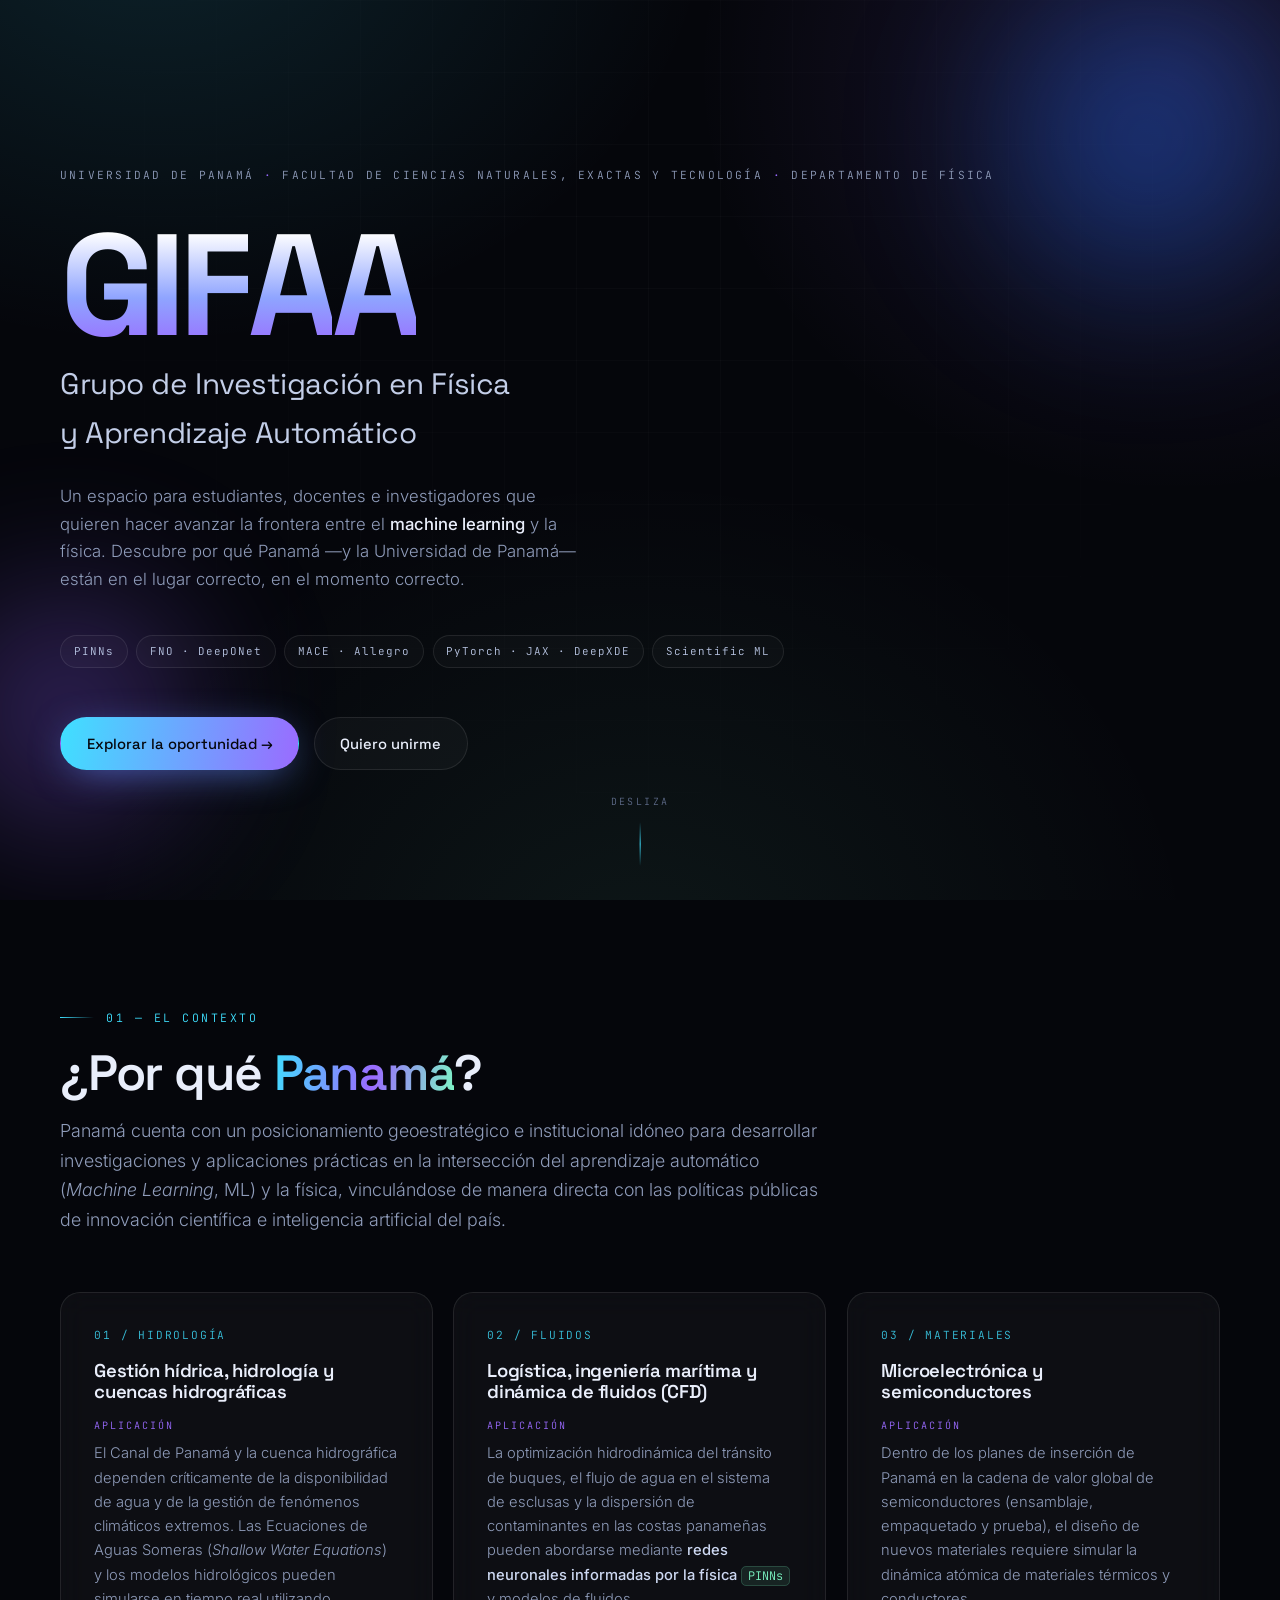
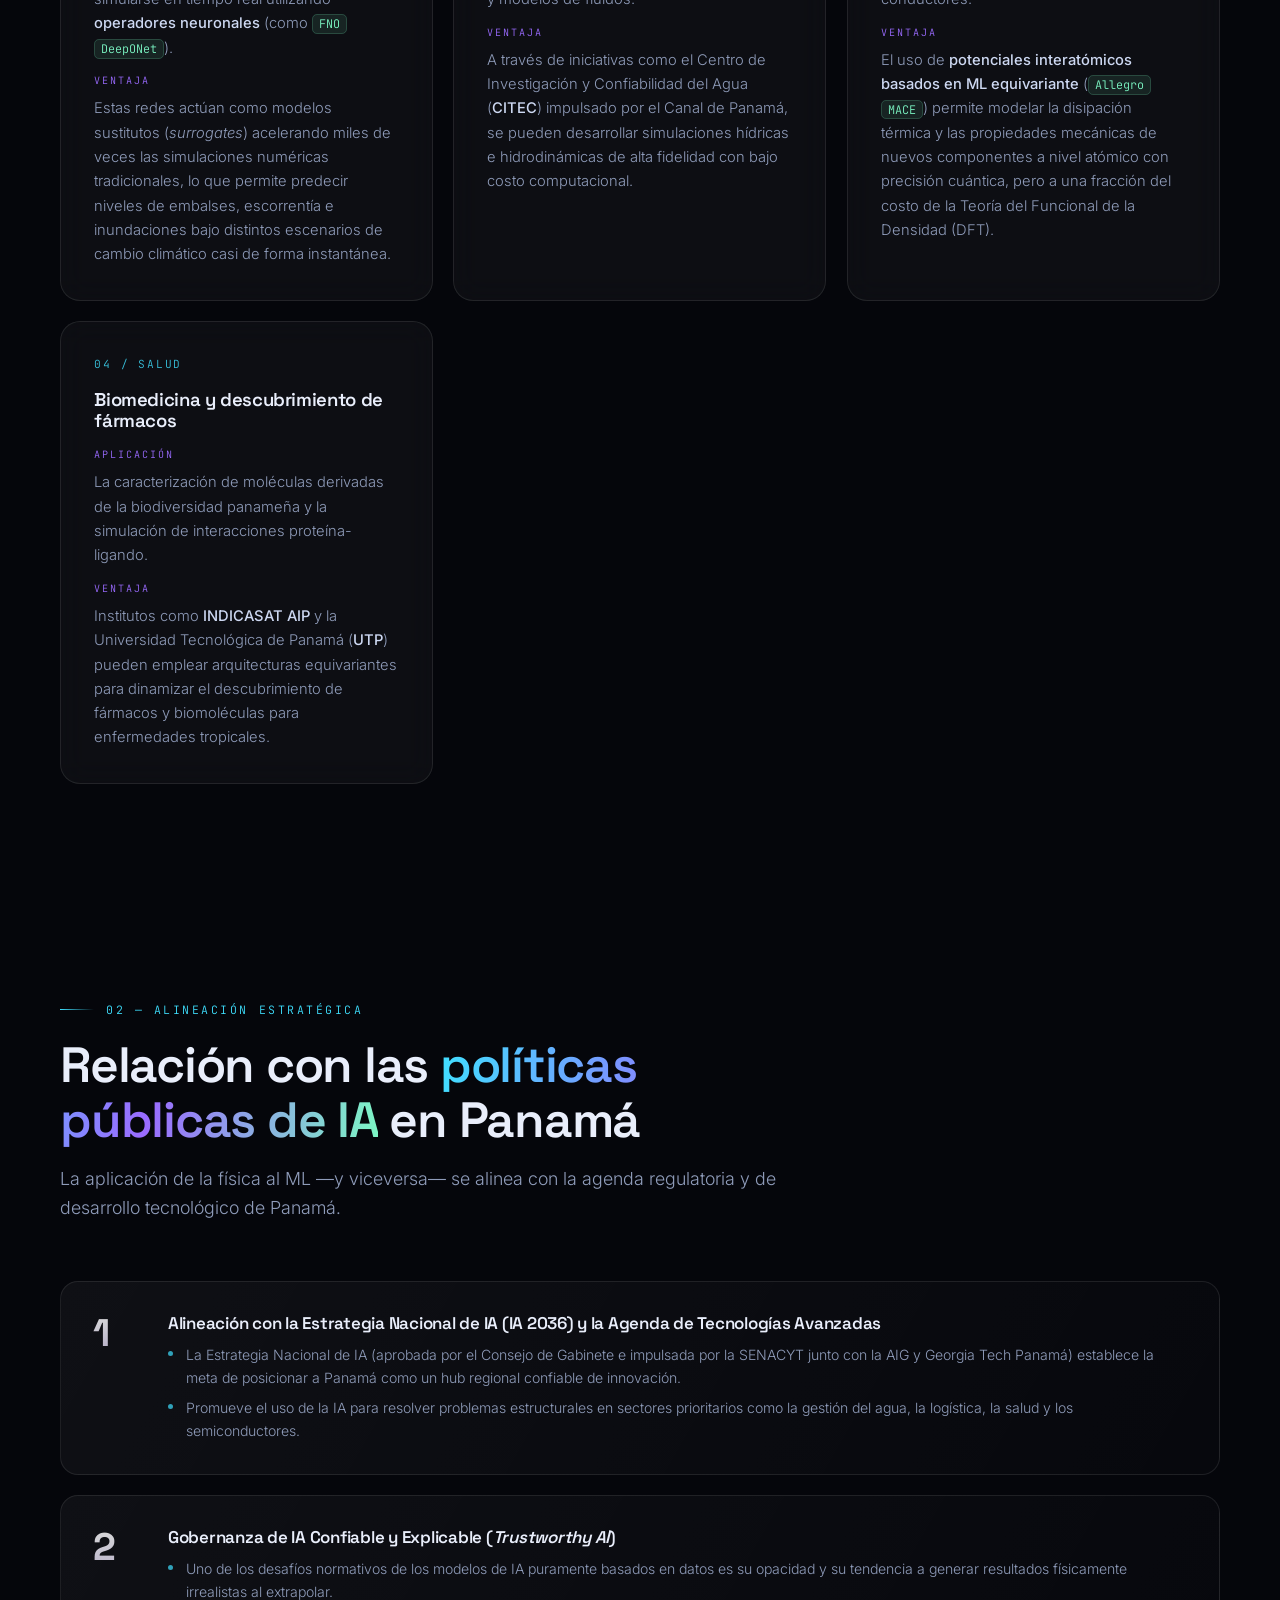
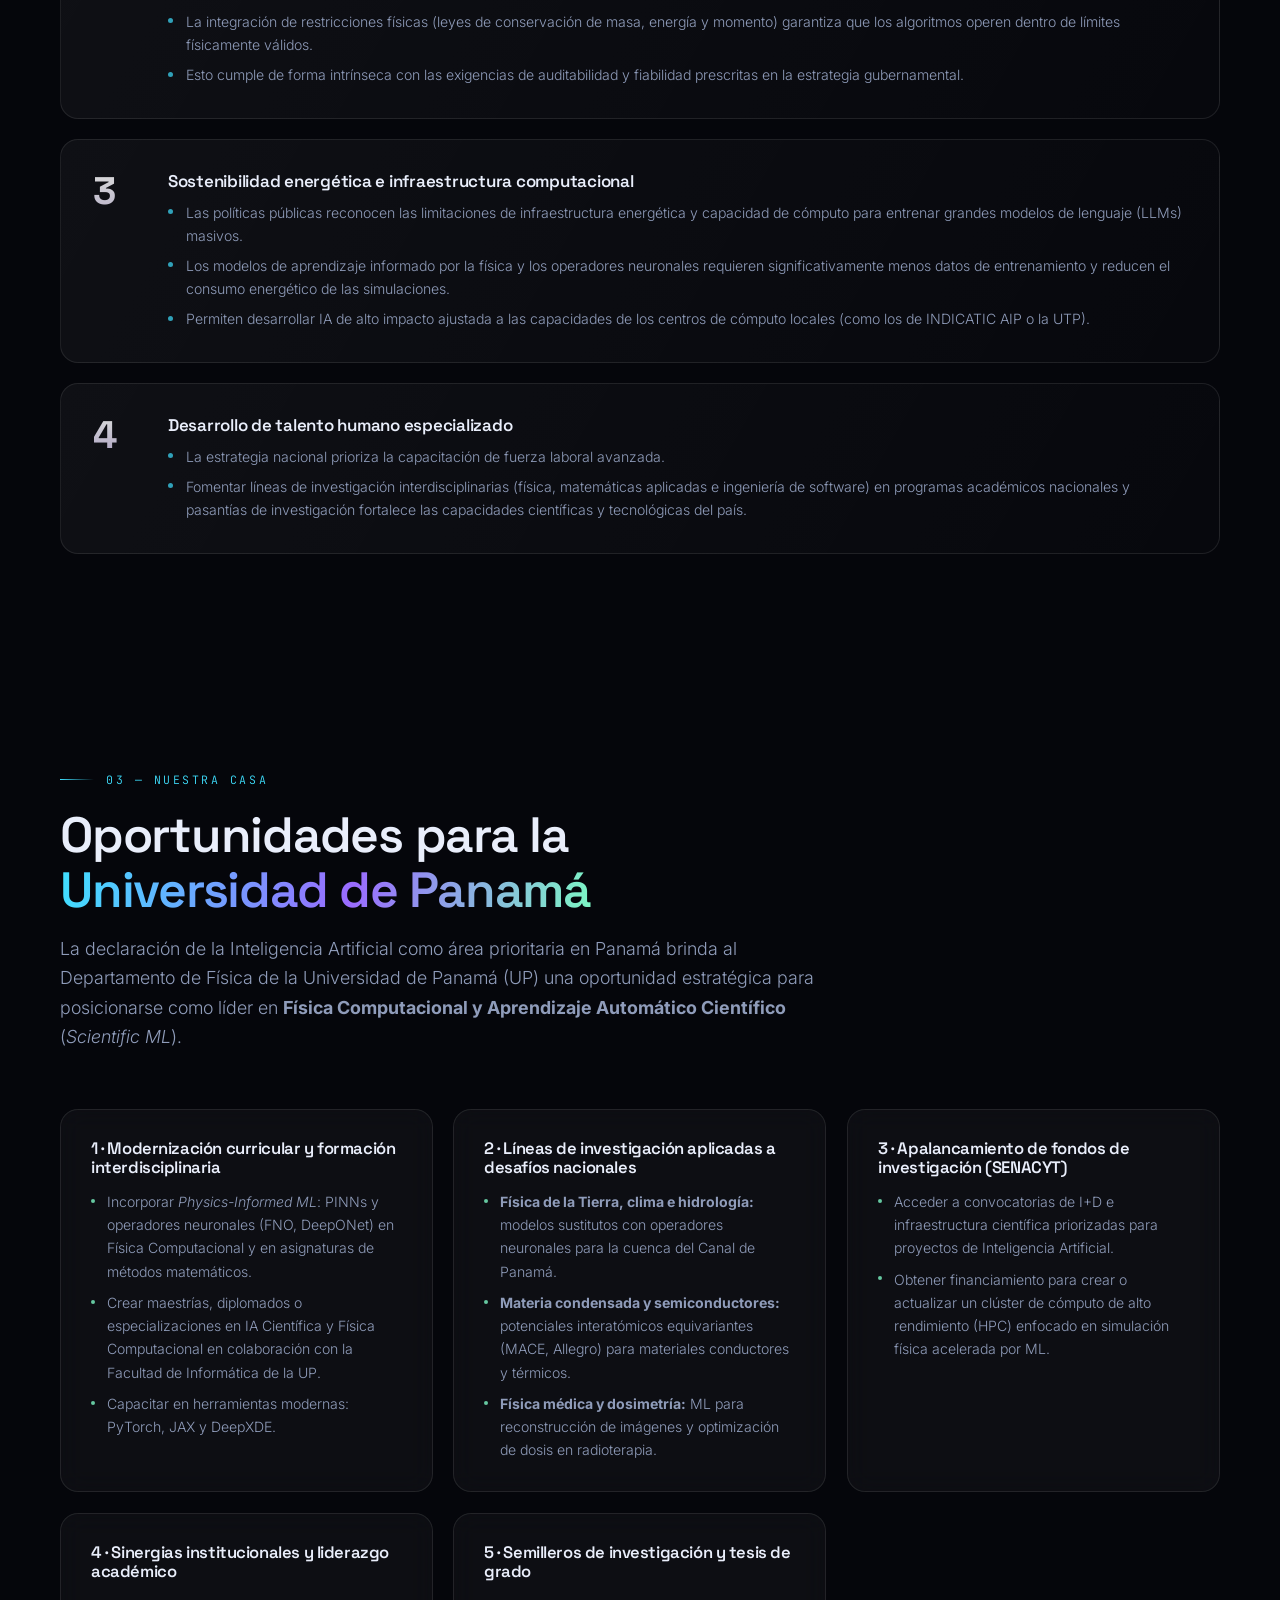
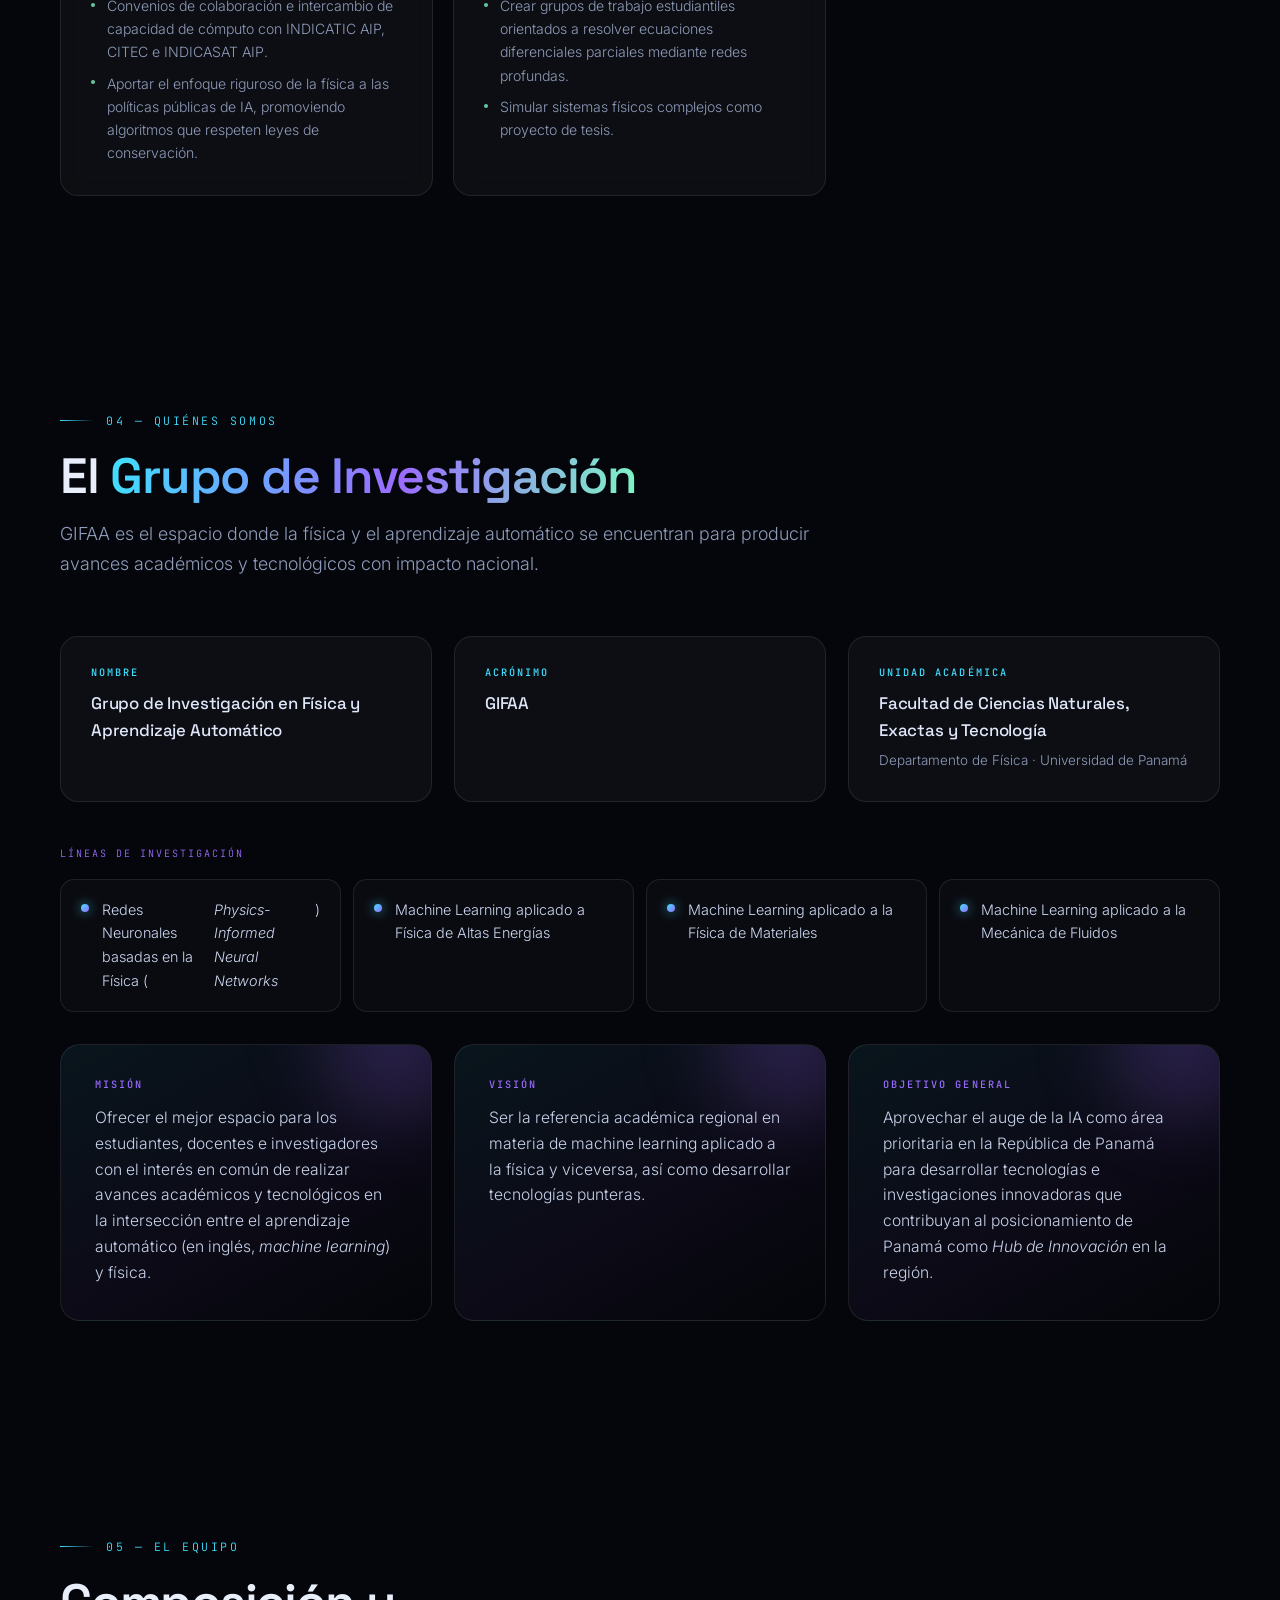
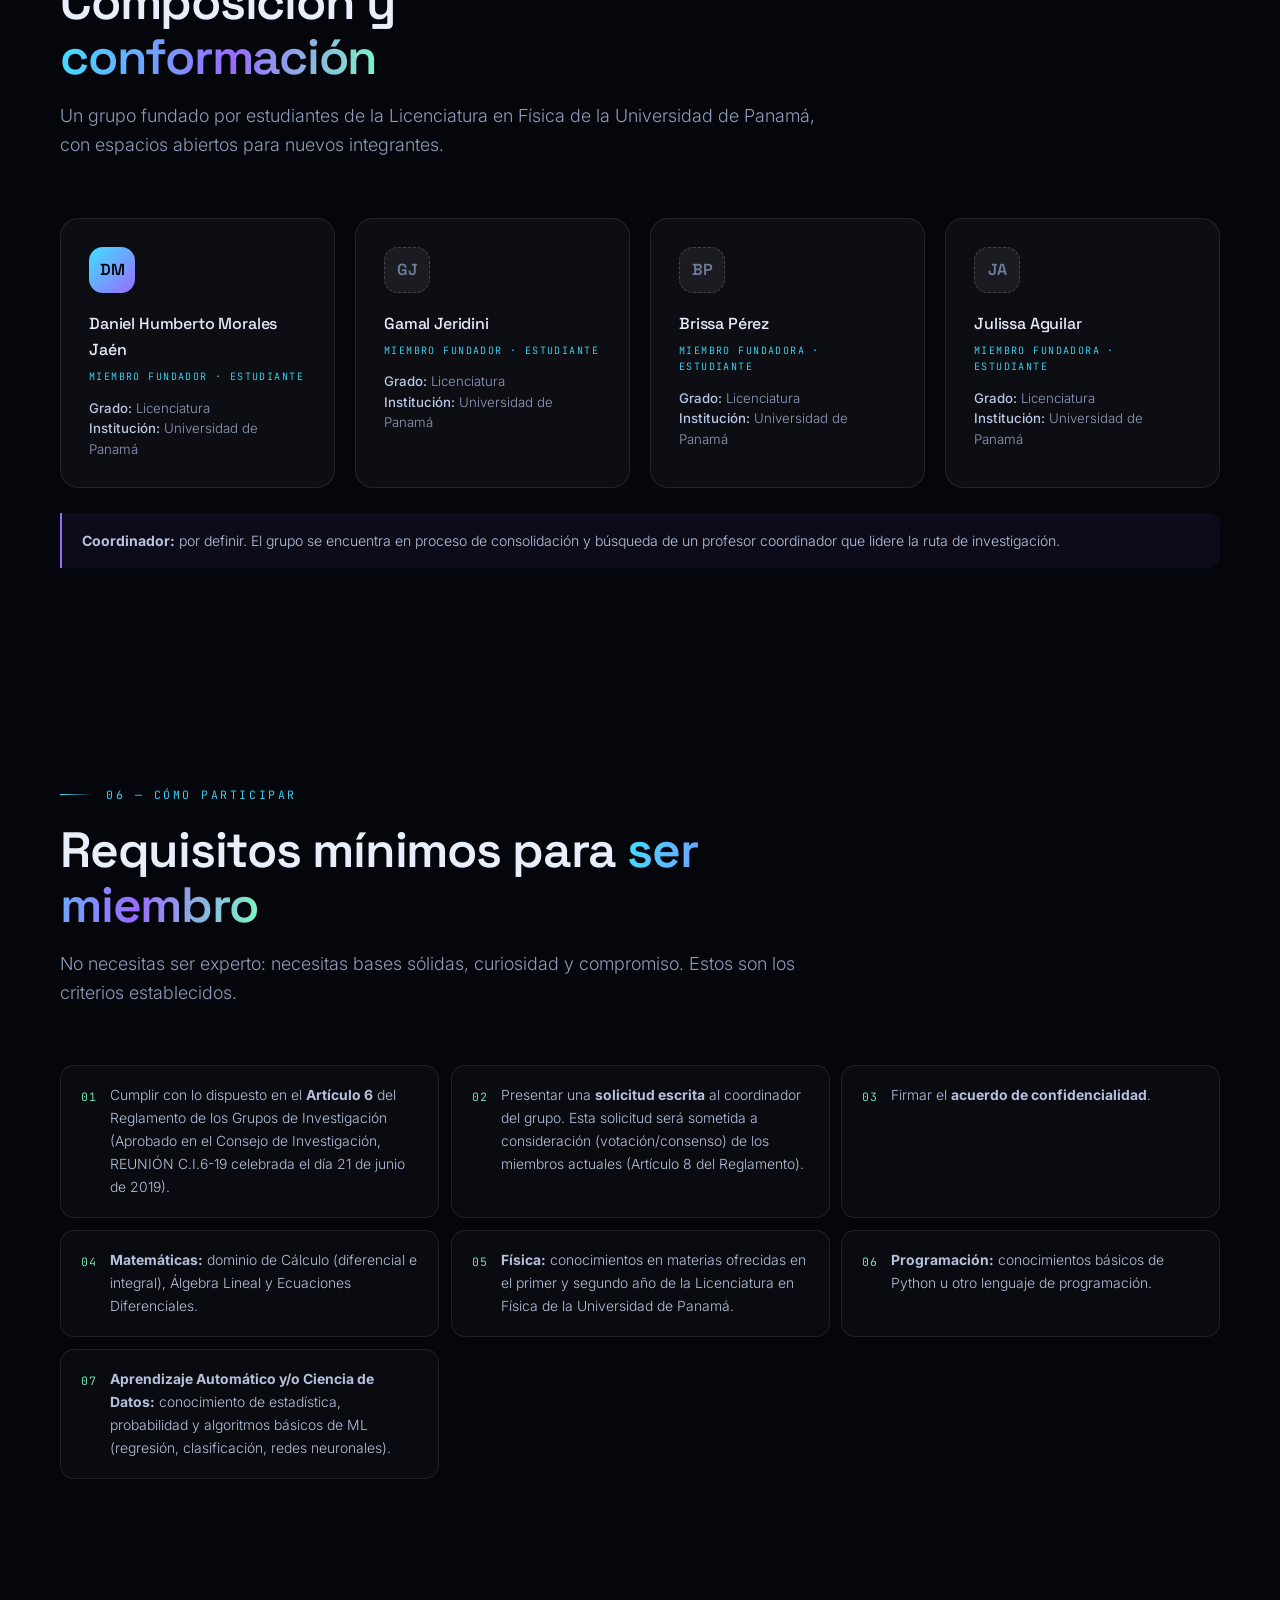
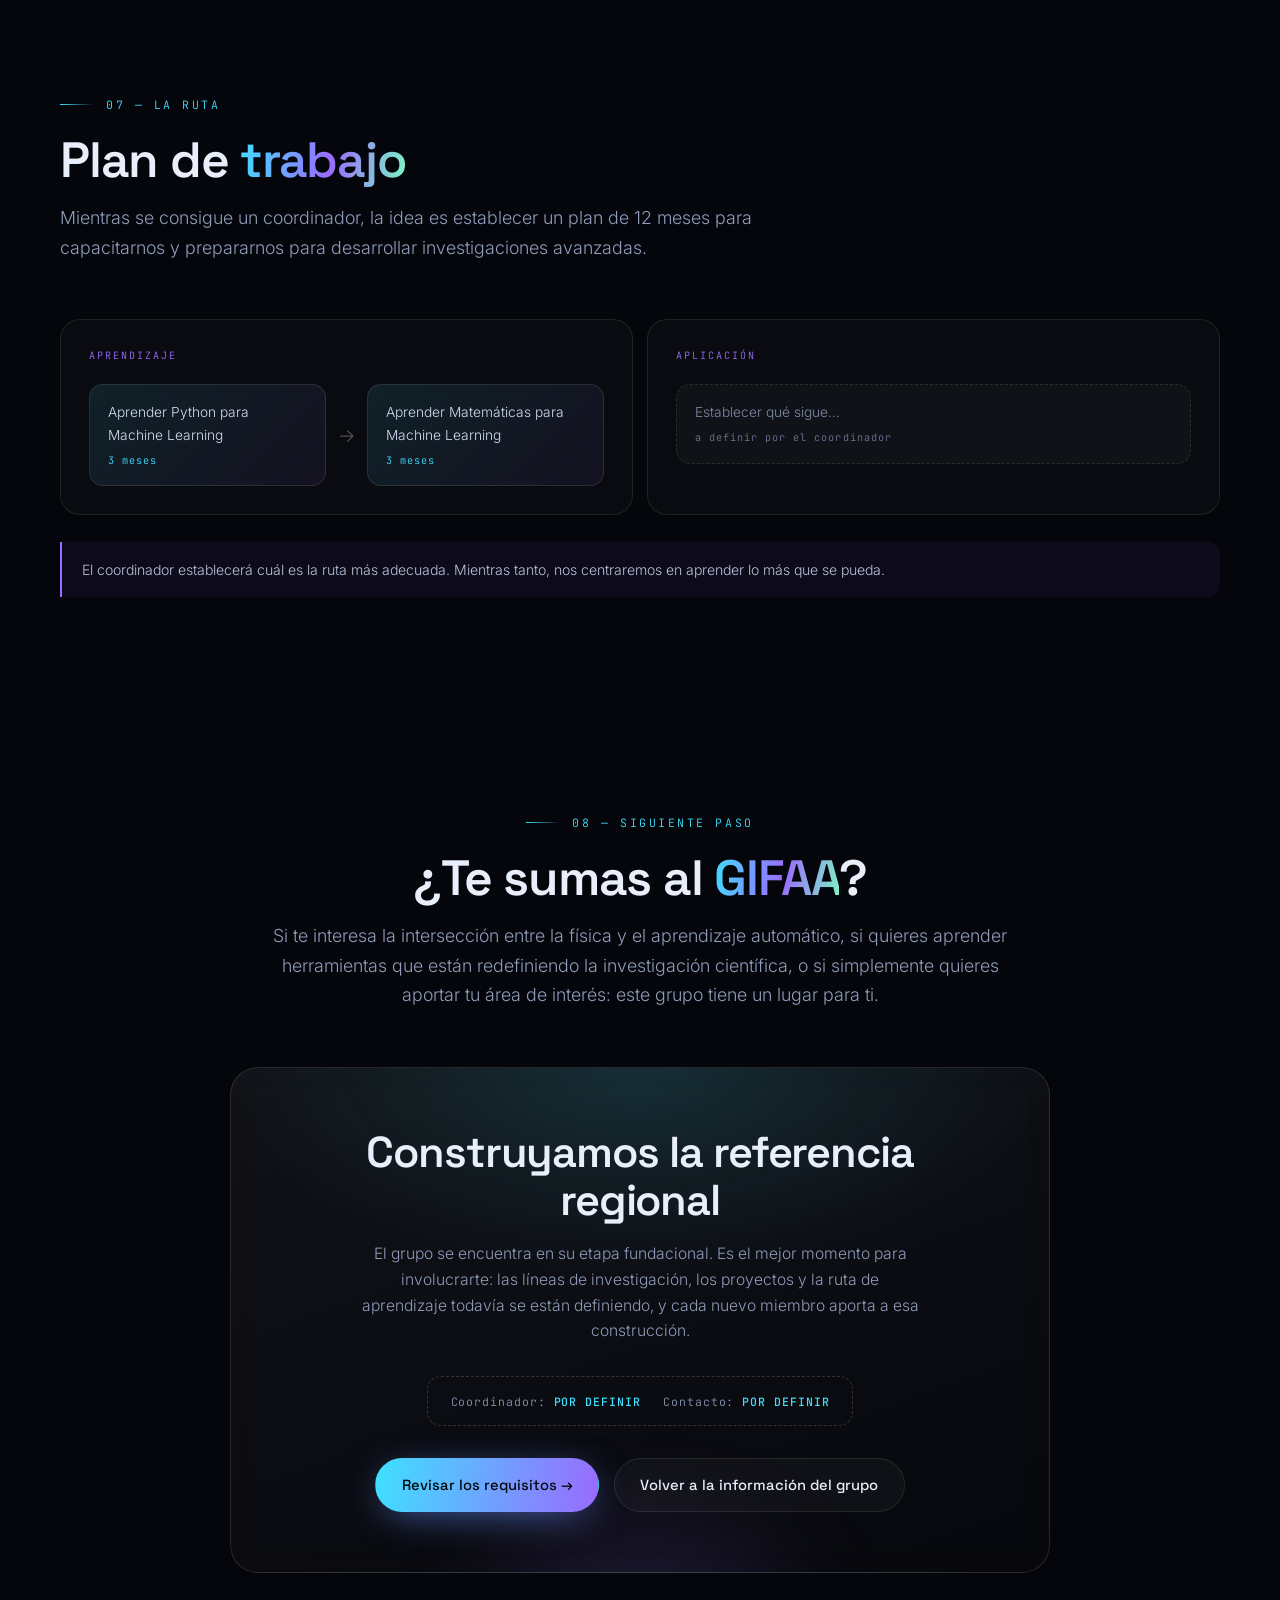
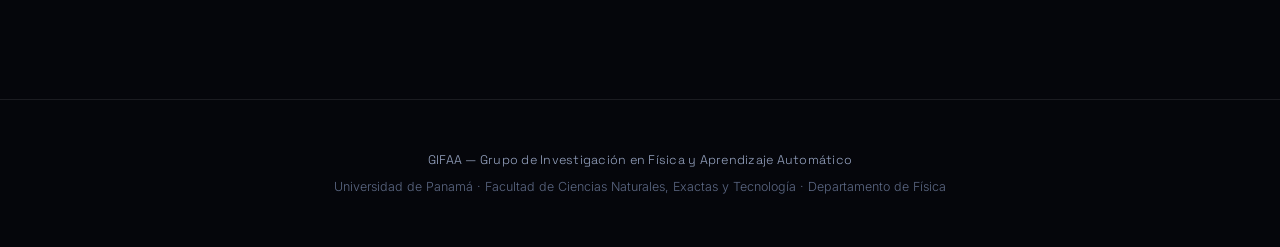
==== index.html @ 9d74ee4a "Landing y presentacion de hoy" ====
<!DOCTYPE html>
<html lang="es">
<head>
<meta charset="UTF-8">
<meta name="viewport" content="width=device-width, initial-scale=1">
<title>GIFAA — Grupo de Investigación en Física y Aprendizaje Automático | Universidad de Panamá</title>
<link rel="preconnect" href="https://fonts.googleapis.com">
<link rel="preconnect" href="https://fonts.gstatic.com" crossorigin>
<link href="https://fonts.googleapis.com/css2?family=Space+Grotesk:wght@400;500;600;700&family=Inter:wght@300;400;500;600&family=JetBrains+Mono:wght@400;500&display=swap" rel="stylesheet">
<style>
  :root{
    --bg:#05060b;
    --ink:#e9eefb;
    --muted:#8f9cba;
    --cyan:#3fe0ff;
    --violet:#9a6bff;
    --lime:#7cf7c4;
    --line:rgba(255,255,255,.09);
    --card:rgba(255,255,255,.035);
    --card-hi:rgba(255,255,255,.07);
  }

  *{box-sizing:border-box;margin:0;padding:0;}

  html{scroll-behavior:smooth;}

  body{
    background:var(--bg);
    color:var(--ink);
    font-family:'Inter',system-ui,-apple-system,sans-serif;
    font-weight:300;
    line-height:1.65;
    -webkit-font-smoothing:antialiased;
    overflow-x:hidden;
  }

  /* ---------- Fondo ambiental ---------- */
  body::before{
    content:"";
    position:fixed;
    inset:0;
    z-index:-2;
    background:
      radial-gradient(900px 700px at 12% -10%, rgba(63,224,255,.13), transparent 62%),
      radial-gradient(800px 700px at 92% 8%, rgba(154,107,255,.15), transparent 60%),
      radial-gradient(900px 800px at 50% 108%, rgba(124,247,196,.07), transparent 62%),
      #05060b;
  }
  body::after{
    content:"";
    position:fixed;
    inset:0;
    z-index:-1;
    pointer-events:none;
    background-image:
      linear-gradient(rgba(255,255,255,.022) 1px, transparent 1px),
      linear-gradient(90deg, rgba(255,255,255,.022) 1px, transparent 1px);
    background-size:72px 72px;
    mask-image:radial-gradient(circle at 50% 30%, #000 0%, transparent 78%);
    -webkit-mask-image:radial-gradient(circle at 50% 30%, #000 0%, transparent 78%);
  }

  /* ---------- Barra de progreso ---------- */
  #progress{
    position:fixed;top:0;left:0;height:2px;width:0%;
    background:linear-gradient(90deg,var(--cyan),var(--violet),var(--lime));
    z-index:100;
    box-shadow:0 0 18px rgba(63,224,255,.6);
    transition:width .12s linear;
  }

  /* ---------- Estructura ---------- */
  .scene{
    position:relative;
    padding:clamp(80px,12vh,150px) clamp(20px,5vw,60px);
  }
  .wrap{max-width:1180px;margin:0 auto;width:100%;}

  /* ---------- Animaciones de entrada ---------- */
  .reveal{
    opacity:0;
    transform:translateY(46px) scale(.985);
    filter:blur(6px);
    transition:
      opacity 1s cubic-bezier(.16,1,.3,1),
      transform 1.1s cubic-bezier(.16,1,.3,1),
      filter 1s cubic-bezier(.16,1,.3,1);
    transition-delay:var(--d,0s);
    will-change:opacity,transform;
  }
  .reveal.visible{
    opacity:1;
    transform:none;
    filter:blur(0);
  }

  /* ---------- Tipografía ---------- */
  h1,h2,h3,h4{font-family:'Space Grotesk',sans-serif;font-weight:600;line-height:1.12;letter-spacing:-.025em;}

  .eyebrow{
    font-family:'JetBrains Mono',monospace;
    font-size:.72rem;
    letter-spacing:.22em;
    text-transform:uppercase;
    color:var(--cyan);
    display:flex;align-items:center;gap:.75rem;
    margin-bottom:1.1rem;
  }
  .eyebrow::before{
    content:"";width:34px;height:1px;
    background:linear-gradient(90deg,var(--cyan),transparent);
  }

  .scene-title{
    font-size:clamp(1.9rem,4.4vw,3.1rem);
    margin-bottom:1rem;
    max-width:20ch;
  }
  .scene-lead{
    color:var(--muted);
    font-size:clamp(1rem,1.5vw,1.12rem);
    max-width:70ch;
    margin-bottom:clamp(2.4rem,5vw,3.6rem);
  }
  .grad{
    background:linear-gradient(100deg,var(--cyan),var(--violet) 55%,var(--lime));
    -webkit-background-clip:text;background-clip:text;color:transparent;
  }

  /* ---------- HERO ---------- */
  #hero{
    min-height:100svh;
    display:flex;flex-direction:column;justify-content:center;
    padding-top:clamp(90px,14vh,150px);
    padding-bottom:clamp(70px,10vh,110px);
    overflow:hidden;
  }
  .hero-uni{
    font-family:'JetBrains Mono',monospace;
    font-size:.7rem;letter-spacing:.2em;text-transform:uppercase;
    color:var(--muted);
    display:flex;flex-wrap:wrap;gap:.6rem;align-items:center;
    margin-bottom:2.2rem;
  }
  .hero-uni span.dot{color:var(--violet);}

  .hero-title{
    font-size:clamp(3.6rem,13vw,9rem);
    font-weight:700;
    letter-spacing:-.05em;
    line-height:.92;
    margin-bottom:.5rem;
  }
  .hero-title .letter{
    display:inline-block;
    background:linear-gradient(180deg,#ffffff 10%,#8fa4ff 60%,var(--violet) 100%);
    -webkit-background-clip:text;background-clip:text;color:transparent;
  }
  .hero-sub{
    font-family:'Space Grotesk',sans-serif;
    font-size:clamp(1.05rem,2.6vw,1.85rem);
    font-weight:400;
    color:#c3cee8;
    letter-spacing:-.015em;
    max-width:24ch;
    margin-bottom:1.6rem;
  }
  .hero-tag{
    color:var(--muted);
    max-width:52ch;
    font-size:clamp(.95rem,1.4vw,1.05rem);
    margin-bottom:2.6rem;
  }
  .hero-tag em{color:var(--ink);font-style:normal;font-weight:500;}

  .hero-chips{display:flex;flex-wrap:wrap;gap:.55rem;margin-bottom:3rem;}
  .chip{
    font-family:'JetBrains Mono',monospace;
    font-size:.68rem;letter-spacing:.09em;
    padding:.42rem .8rem;
    border:1px solid var(--line);
    border-radius:999px;
    color:#b9c6e4;
    background:rgba(255,255,255,.025);
    backdrop-filter:blur(8px);
    transition:.35s ease;
  }
  .chip:hover{
    border-color:rgba(63,224,255,.5);
    color:#fff;
    background:rgba(63,224,255,.08);
    transform:translateY(-2px);
  }

  .cta-row{display:flex;flex-wrap:wrap;gap:.9rem;align-items:center;}
  .btn{
    display:inline-flex;align-items:center;gap:.6rem;
    font-family:'Space Grotesk',sans-serif;
    font-size:.92rem;font-weight:500;
    padding:.85rem 1.6rem;
    border-radius:999px;
    text-decoration:none;
    transition:.4s cubic-bezier(.16,1,.3,1);
    border:1px solid transparent;
  }
  .btn-primary{
    background:linear-gradient(100deg,var(--cyan),var(--violet));
    color:#06070d;
    box-shadow:0 8px 40px -12px rgba(99,140,255,.85);
  }
  .btn-primary:hover{transform:translateY(-3px);box-shadow:0 16px 48px -12px rgba(99,140,255,1);}
  .btn-ghost{
    border-color:var(--line);
    color:var(--ink);
    background:rgba(255,255,255,.03);
  }
  .btn-ghost:hover{border-color:rgba(255,255,255,.35);background:rgba(255,255,255,.07);transform:translateY(-3px);}

  .scroll-hint{
    position:absolute;bottom:34px;left:50%;transform:translateX(-50%);
    font-family:'JetBrains Mono',monospace;font-size:.62rem;
    letter-spacing:.24em;text-transform:uppercase;color:#5d6a88;
    display:flex;flex-direction:column;align-items:center;gap:.7rem;
  }
  .scroll-hint .bar{
    width:1px;height:44px;
    background:linear-gradient(180deg,transparent,var(--cyan),transparent);
    animation:drop 2.1s ease-in-out infinite;
  }
  @keyframes drop{
    0%,100%{opacity:.25;transform:scaleY(.55);}
    50%{opacity:1;transform:scaleY(1);}
  }

  /* orbes */
  .orb{
    position:absolute;border-radius:50%;filter:blur(70px);opacity:.5;pointer-events:none;z-index:-1;
  }
  .orb-1{width:420px;height:420px;background:radial-gradient(circle,#1f6cff,transparent 70%);top:-8%;right:-6%;animation:float1 18s ease-in-out infinite;}
  .orb-2{width:340px;height:340px;background:radial-gradient(circle,#8b5cf6,transparent 70%);bottom:2%;left:-8%;animation:float2 22s ease-in-out infinite;}
  @keyframes float1{0%,100%{transform:translate(0,0) scale(1);}50%{transform:translate(-40px,50px) scale(1.12);}}
  @keyframes float2{0%,100%{transform:translate(0,0) scale(1);}50%{transform:translate(50px,-40px) scale(1.1);}}

  /* ---------- Tarjetas de oportunidad ---------- */
  .grid{
    display:grid;
    grid-template-columns:repeat(auto-fit,minmax(290px,1fr));
    gap:clamp(14px,1.6vw,22px);
  }
  .card{
    position:relative;
    padding:clamp(24px,2.6vw,34px);
    border:1px solid var(--line);
    border-radius:20px;
    background:var(--card);
    backdrop-filter:blur(14px);
    overflow:hidden;
    transition:transform .55s cubic-bezier(.16,1,.3,1),border-color .45s,background .45s,box-shadow .55s;
  }
  .card::before{
    content:"";position:absolute;inset:0;
    background:radial-gradient(420px 220px at 15% 0%,rgba(63,224,255,.16),transparent 70%);
    opacity:0;transition:opacity .55s;
    pointer-events:none;
  }
  .card:hover{
    transform:translateY(-7px);
    border-color:rgba(63,224,255,.32);
    background:var(--card-hi);
    box-shadow:0 26px 60px -30px rgba(63,224,255,.55);
  }
  .card:hover::before{opacity:1;}

  .card-num{
    font-family:'JetBrains Mono',monospace;
    font-size:.7rem;letter-spacing:.16em;
    color:var(--cyan);
    display:block;margin-bottom:1rem;
    opacity:.85;
  }
  .card h3{
    font-size:1.16rem;
    margin-bottom:1rem;
    letter-spacing:-.02em;
    position:relative;
  }
  .card p{
    font-size:.92rem;
    color:var(--muted);
    margin-bottom:.85rem;
    position:relative;
  }
  .card p:last-child{margin-bottom:0;}
  .card strong{color:#cdd8f2;font-weight:500;}
  .tag-inline{
    font-family:'JetBrains Mono',monospace;
    font-size:.74rem;
    color:var(--lime);
    background:rgba(124,247,196,.09);
    border:1px solid rgba(124,247,196,.18);
    padding:.06rem .38rem;
    border-radius:5px;
    white-space:nowrap;
  }

  .label{
    font-family:'JetBrains Mono',monospace;
    font-size:.63rem;letter-spacing:.2em;text-transform:uppercase;
    color:var(--violet);
    display:block;margin-bottom:.4rem;
  }

  /* ---------- Lista numerada (políticas) ---------- */
  .policy-list{display:grid;gap:clamp(14px,1.6vw,20px);}
  .policy{
    display:grid;
    grid-template-columns:auto 1fr;
    gap:clamp(16px,2.4vw,30px);
    padding:clamp(22px,2.6vw,32px);
    border:1px solid var(--line);
    border-radius:18px;
    background:linear-gradient(120deg,rgba(255,255,255,.045),rgba(255,255,255,.012));
    transition:border-color .45s,transform .55s cubic-bezier(.16,1,.3,1),background .45s;
  }
  .policy:hover{
    border-color:rgba(154,107,255,.35);
    transform:translateX(6px);
    background:linear-gradient(120deg,rgba(154,107,255,.09),rgba(255,255,255,.012));
  }
  .policy .idx{
    font-family:'Space Grotesk',sans-serif;
    font-size:clamp(1.7rem,3.4vw,2.4rem);
    font-weight:700;
    line-height:1;
    background:linear-gradient(180deg,rgba(255,255,255,.85),rgba(154,107,255,.55));
    -webkit-background-clip:text;background-clip:text;color:transparent;
    min-width:1.8ch;
  }
  .policy h3{font-size:1.06rem;margin-bottom:.55rem;letter-spacing:-.015em;}
  .policy p{font-size:.92rem;color:var(--muted);}
  .policy ul{list-style:none;display:grid;gap:.42rem;margin-top:.6rem;}
  .policy ul li{
    font-size:.88rem;color:var(--muted);
    padding-left:1.1rem;position:relative;
  }
  .policy ul li::before{
    content:"";position:absolute;left:0;top:.62em;
    width:5px;height:5px;border-radius:50%;
    background:var(--cyan);opacity:.7;
  }

  /* ---------- UP opportunities (5) ---------- */
  .up-grid{
    display:grid;
    grid-template-columns:repeat(auto-fit,minmax(300px,1fr));
    gap:clamp(14px,1.6vw,20px);
  }
  .up-card{
    padding:clamp(22px,2.5vw,30px);
    border-radius:18px;
    border:1px solid var(--line);
    background:var(--card);
    backdrop-filter:blur(12px);
    transition:.55s cubic-bezier(.16,1,.3,1);
    position:relative;
    overflow:hidden;
  }
  .up-card::after{
    content:"";
    position:absolute;left:0;top:0;bottom:0;width:2px;
    background:linear-gradient(180deg,var(--cyan),var(--violet));
    transform:scaleY(0);transform-origin:top;
    transition:transform .6s cubic-bezier(.16,1,.3,1);
  }
  .up-card:hover{transform:translateY(-6px);border-color:rgba(255,255,255,.2);background:var(--card-hi);}
  .up-card:hover::after{transform:scaleY(1);}
  .up-card h3{font-size:1.04rem;margin-bottom:.8rem;}
  .up-card ul{list-style:none;display:grid;gap:.5rem;}
  .up-card li{
    font-size:.88rem;color:var(--muted);
    padding-left:1rem;position:relative;
  }
  .up-card li::before{
    content:"";position:absolute;left:0;top:.62em;
    width:4px;height:4px;border-radius:50%;background:var(--lime);opacity:.8;
  }

  /* ---------- Identidad del grupo ---------- */
  .identity{
    display:grid;
    grid-template-columns:repeat(auto-fit,minmax(280px,1fr));
    gap:clamp(14px,1.8vw,22px);
    margin-bottom:clamp(28px,4vw,44px);
  }
  .id-block{
    padding:clamp(22px,2.6vw,30px);
    border:1px solid var(--line);
    border-radius:18px;
    background:var(--card);
  }
  .id-block h4{
    font-family:'JetBrains Mono',monospace;
    font-size:.64rem;letter-spacing:.2em;text-transform:uppercase;
    color:var(--cyan);margin-bottom:.7rem;font-weight:500;
  }
  .id-block .value{
    font-family:'Space Grotesk',sans-serif;
    font-size:1.05rem;color:#dfe7fa;font-weight:500;letter-spacing:-.01em;
  }
  .id-block .sub{font-size:.84rem;color:var(--muted);margin-top:.25rem;}

  .lines{
    display:grid;
    grid-template-columns:repeat(auto-fit,minmax(240px,1fr));
    gap:12px;
  }
  .line-item{
    display:flex;align-items:flex-start;gap:.8rem;
    padding:18px 20px;
    border:1px solid var(--line);
    border-radius:14px;
    background:rgba(255,255,255,.025);
    font-size:.9rem;color:#cdd8f2;
    transition:.45s cubic-bezier(.16,1,.3,1);
  }
  .line-item:hover{
    border-color:rgba(63,224,255,.35);
    background:rgba(63,224,255,.07);
    transform:translateY(-4px);
  }
  .line-item .bul{
    width:8px;height:8px;border-radius:50%;
    background:linear-gradient(135deg,var(--cyan),var(--violet));
    margin-top:.42em;flex-shrink:0;
    box-shadow:0 0 12px rgba(63,224,255,.7);
  }

  .mv-grid{
    display:grid;grid-template-columns:repeat(auto-fit,minmax(300px,1fr));
    gap:clamp(14px,1.8vw,22px);
    margin-top:clamp(22px,3vw,32px);
  }
  .mv{
    padding:clamp(24px,2.8vw,34px);
    border-radius:20px;
    border:1px solid var(--line);
    background:linear-gradient(150deg,rgba(63,224,255,.07),rgba(154,107,255,.05) 55%,transparent);
    position:relative;overflow:hidden;
  }
  .mv::before{
    content:"";position:absolute;top:-40%;right:-20%;
    width:220px;height:220px;border-radius:50%;
    background:radial-gradient(circle,rgba(154,107,255,.28),transparent 70%);
    filter:blur(30px);
  }
  .mv h4{
    font-family:'JetBrains Mono',monospace;
    font-size:.64rem;letter-spacing:.2em;text-transform:uppercase;
    color:var(--violet);margin-bottom:.9rem;font-weight:500;
    position:relative;
  }
  .mv p{font-size:.98rem;color:#c9d4ec;position:relative;}

  /* ---------- Miembros ---------- */
  .members{
    display:grid;
    grid-template-columns:repeat(auto-fit,minmax(230px,1fr));
    gap:clamp(14px,1.6vw,20px);
  }
  .member{
    padding:clamp(22px,2.5vw,28px);
    border-radius:18px;
    border:1px solid var(--line);
    background:var(--card);
    transition:.55s cubic-bezier(.16,1,.3,1);
    position:relative;overflow:hidden;
  }
  .member:hover{
    transform:translateY(-6px);
    border-color:rgba(255,255,255,.2);
    background:var(--card-hi);
  }
  .avatar{
    width:46px;height:46px;border-radius:14px;
    display:grid;place-items:center;
    font-family:'Space Grotesk',sans-serif;font-weight:600;font-size:1rem;
    color:#06070d;
    margin-bottom:1.1rem;
    background:linear-gradient(135deg,var(--cyan),var(--violet));
  }
  .avatar.tbd{
    background:rgba(255,255,255,.06);
    color:#6f7d9b;
    border:1px dashed rgba(255,255,255,.18);
  }
  .member .m-name{
    font-family:'Space Grotesk',sans-serif;
    font-size:1rem;font-weight:500;color:#e6ecfa;
    margin-bottom:.35rem;letter-spacing:-.01em;
  }
  .member .m-role{
    font-family:'JetBrains Mono',monospace;
    font-size:.63rem;letter-spacing:.14em;text-transform:uppercase;
    color:var(--cyan);margin-bottom:.75rem;
  }
  .member .m-detail{font-size:.83rem;color:var(--muted);line-height:1.55;}
  .member .m-detail b{color:#b9c6e4;font-weight:500;}

  /* ---------- Requisitos ---------- */
  .req-list{
    display:grid;
    grid-template-columns:repeat(auto-fit,minmax(290px,1fr));
    gap:12px;
    counter-reset:req;
  }
  .req{
    counter-increment:req;
    display:grid;
    grid-template-columns:auto 1fr;
    gap:14px;
    padding:18px 20px;
    border:1px solid var(--line);
    border-radius:14px;
    background:rgba(255,255,255,.022);
    transition:.45s ease;
  }
  .req:hover{border-color:rgba(124,247,196,.3);background:rgba(124,247,196,.05);}
  .req::before{
    content:counter(req,decimal-leading-zero);
    font-family:'JetBrains Mono',monospace;
    font-size:.72rem;
    color:var(--lime);
    padding-top:.28em;
    letter-spacing:.05em;
  }
  .req p{font-size:.87rem;color:#b6c2dd;}

  /* ---------- Plan de trabajo ---------- */
  .flow{
    display:flex;
    flex-wrap:wrap;
    align-items:stretch;
    gap:14px;
    margin-top:clamp(20px,3vw,32px);
  }
  .flow-group{
    flex:1 1 380px;
    padding:clamp(20px,2.4vw,28px);
    border:1px solid var(--line);
    border-radius:20px;
    background:rgba(255,255,255,.022);
    position:relative;
  }
  .flow-group > .gtitle{
    font-family:'JetBrains Mono',monospace;
    font-size:.63rem;letter-spacing:.2em;text-transform:uppercase;
    color:var(--violet);margin-bottom:1.2rem;display:block;
  }
  .steps{display:flex;flex-wrap:wrap;gap:12px;align-items:center;}
  .step{
    flex:1 1 150px;
    padding:16px 18px;
    border-radius:14px;
    border:1px solid rgba(255,255,255,.1);
    background:linear-gradient(135deg,rgba(63,224,255,.1),rgba(154,107,255,.07));
    font-size:.86rem;color:#d3dcf2;
  }
  .step .dur{
    display:block;
    font-family:'JetBrains Mono',monospace;
    font-size:.64rem;letter-spacing:.1em;
    color:var(--cyan);margin-top:.4rem;
  }
  .arrow{
    color:rgba(255,255,255,.32);
    font-size:1.15rem;
    flex:0 0 auto;
  }
  .step.tbd{
    background:rgba(255,255,255,.03);
    border-style:dashed;
    color:#7d8bab;
  }
  .step.tbd .dur{color:#6a779a;}

  .note{
    margin-top:1.6rem;
    padding:16px 20px;
    border-left:2px solid var(--violet);
    background:rgba(154,107,255,.06);
    border-radius:0 12px 12px 0;
    font-size:.88rem;
    color:#b7c3de;
  }

  /* ---------- CTA final ---------- */
  #join{
    text-align:center;
    padding-bottom:clamp(90px,14vh,150px);
  }
  #join .scene-title{margin-left:auto;margin-right:auto;max-width:22ch;}
  #join .scene-lead{margin-left:auto;margin-right:auto;text-align:center;}
  .join-box{
    max-width:820px;
    margin:0 auto;
    padding:clamp(34px,5vw,60px) clamp(24px,4vw,50px);
    border-radius:28px;
    border:1px solid rgba(255,255,255,.12);
    background:
      radial-gradient(600px 300px at 50% 0%,rgba(63,224,255,.14),transparent 70%),
      linear-gradient(160deg,rgba(255,255,255,.05),rgba(255,255,255,.012));
    backdrop-filter:blur(16px);
    position:relative;
    overflow:hidden;
  }
  .join-box::after{
    content:"";
    position:absolute;bottom:-50%;left:50%;transform:translateX(-50%);
    width:520px;height:320px;border-radius:50%;
    background:radial-gradient(circle,rgba(154,107,255,.22),transparent 70%);
    filter:blur(40px);
    pointer-events:none;
  }
  .join-box h2{font-size:clamp(1.8rem,4vw,2.7rem);margin-bottom:1rem;position:relative;}
  .join-box p{color:var(--muted);max-width:56ch;margin:0 auto 2rem;font-size:.98rem;position:relative;}
  .coord{
    display:inline-flex;flex-wrap:wrap;gap:.6rem 1.4rem;justify-content:center;
    font-family:'JetBrains Mono',monospace;
    font-size:.72rem;letter-spacing:.08em;
    color:#8593b3;
    padding:.9rem 1.4rem;
    border:1px dashed rgba(255,255,255,.16);
    border-radius:14px;
    margin-bottom:2rem;
    position:relative;
  }
  .coord b{color:var(--cyan);font-weight:500;}

  footer{
    padding:clamp(30px,5vw,50px) clamp(20px,5vw,60px);
    border-top:1px solid var(--line);
    text-align:center;
    font-size:.78rem;
    color:#5c6884;
  }
  footer .f-brand{
    font-family:'Space Grotesk',sans-serif;
    color:#9aa8c6;
    letter-spacing:.02em;
    margin-bottom:.4rem;
  }

  @media (max-width:640px){
    .policy{grid-template-columns:1fr;}
    .policy .idx{font-size:1.4rem;}
    .scroll-hint{display:none;}
    .hero-sub{max-width:100%;}
  }

  @media (prefers-reduced-motion:reduce){
    .reveal{opacity:1;transform:none;filter:none;transition:none;}
    .orb{animation:none;}
    html{scroll-behavior:auto;}
    *{transition-duration:.01ms !important;animation-duration:.01ms !important;}
  }
</style>
</head>
<body>

<div id="progress"></div>

<!-- ══════════════ ESCENA 0 · HERO ══════════════ -->
<section class="scene" id="hero">
  <div class="orb orb-1"></div>
  <div class="orb orb-2"></div>
  <div class="wrap">
    <div class="hero-uni reveal" style="--d:.05s">
      Universidad de Panamá <span class="dot">·</span> Facultad de Ciencias Naturales, Exactas y Tecnología <span class="dot">·</span> Departamento de Física
    </div>

    <h1 class="hero-title reveal" style="--d:.15s">
      <span class="letter">G</span><span class="letter">I</span><span class="letter">F</span><span class="letter">A</span><span class="letter">A</span>
    </h1>

    <p class="hero-sub reveal" style="--d:.3s">Grupo de Investigación en Física y Aprendizaje Automático</p>

    <p class="hero-tag reveal" style="--d:.42s">
      Un espacio para estudiantes, docentes e investigadores que quieren hacer avanzar la frontera
      entre el <em>machine learning</em> y la física. Descubre por qué Panamá —y la Universidad de Panamá—
      están en el lugar correcto, en el momento correcto.
    </p>

    <div class="hero-chips reveal" style="--d:.54s">
      <span class="chip">PINNs</span>
      <span class="chip">FNO · DeepONet</span>
      <span class="chip">MACE · Allegro</span>
      <span class="chip">PyTorch · JAX · DeepXDE</span>
      <span class="chip">Scientific ML</span>
    </div>

    <div class="cta-row reveal" style="--d:.66s">
      <a href="#panama" class="btn btn-primary">Explorar la oportunidad →</a>
      <a href="#join" class="btn btn-ghost">Quiero unirme</a>
    </div>
  </div>

  <div class="scroll-hint">
    <span>Desliza</span>
    <span class="bar"></span>
  </div>
</section>

<!-- ══════════════ ESCENA 1 · PANAMÁ ══════════════ -->
<section class="scene" id="panama">
  <div class="wrap">
    <div class="reveal">
      <div class="eyebrow">01 — El contexto</div>
      <h2 class="scene-title">¿Por qué <span class="grad">Panamá</span>?</h2>
      <p class="scene-lead">
        Panamá cuenta con un posicionamiento geoestratégico e institucional idóneo para desarrollar
        investigaciones y aplicaciones prácticas en la intersección del aprendizaje automático
        (<em>Machine Learning</em>, ML) y la física, vinculándose de manera directa con las políticas
        públicas de innovación científica e inteligencia artificial del país.
      </p>
    </div>

    <div class="grid">

      <article class="card reveal" style="--d:.05s">
        <span class="card-num">01 / HIDROLOGÍA</span>
        <h3>Gestión hídrica, hidrología y cuencas hidrográficas</h3>
        <span class="label">Aplicación</span>
        <p>
          El Canal de Panamá y la cuenca hidrográfica dependen críticamente de la disponibilidad de agua
          y de la gestión de fenómenos climáticos extremos. Las Ecuaciones de Aguas Someras
          (<em>Shallow Water Equations</em>) y los modelos hidrológicos pueden simularse en tiempo real
          utilizando <strong>operadores neuronales</strong> (como
          <span class="tag-inline">FNO</span> <span class="tag-inline">DeepONet</span>).
        </p>
        <span class="label">Ventaja</span>
        <p>
          Estas redes actúan como modelos sustitutos (<em>surrogates</em>) acelerando miles de veces las
          simulaciones numéricas tradicionales, lo que permite predecir niveles de embalses, escorrentía
          e inundaciones bajo distintos escenarios de cambio climático casi de forma instantánea.
        </p>
      </article>

      <article class="card reveal" style="--d:.14s">
        <span class="card-num">02 / FLUIDOS</span>
        <h3>Logística, ingeniería marítima y dinámica de fluidos (CFD)</h3>
        <span class="label">Aplicación</span>
        <p>
          La optimización hidrodinámica del tránsito de buques, el flujo de agua en el sistema de esclusas
          y la dispersión de contaminantes en las costas panameñas pueden abordarse mediante
          <strong>redes neuronales informadas por la física</strong> <span class="tag-inline">PINNs</span>
          y modelos de fluidos.
        </p>
        <span class="label">Ventaja</span>
        <p>
          A través de iniciativas como el Centro de Investigación y Confiabilidad del Agua
          (<strong>CITEC</strong>) impulsado por el Canal de Panamá, se pueden desarrollar simulaciones
          hídricas e hidrodinámicas de alta fidelidad con bajo costo computacional.
        </p>
      </article>

      <article class="card reveal" style="--d:.23s">
        <span class="card-num">03 / MATERIALES</span>
        <h3>Microelectrónica y semiconductores</h3>
        <span class="label">Aplicación</span>
        <p>
          Dentro de los planes de inserción de Panamá en la cadena de valor global de semiconductores
          (ensamblaje, empaquetado y prueba), el diseño de nuevos materiales requiere simular la
          dinámica atómica de materiales térmicos y conductores.
        </p>
        <span class="label">Ventaja</span>
        <p>
          El uso de <strong>potenciales interatómicos basados en ML equivariante</strong>
          (<span class="tag-inline">Allegro</span> <span class="tag-inline">MACE</span>) permite modelar
          la disipación térmica y las propiedades mecánicas de nuevos componentes a nivel atómico con
          precisión cuántica, pero a una fracción del costo de la Teoría del Funcional de la Densidad
          (DFT).
        </p>
      </article>

      <article class="card reveal" style="--d:.32s">
        <span class="card-num">04 / SALUD</span>
        <h3>Biomedicina y descubrimiento de fármacos</h3>
        <span class="label">Aplicación</span>
        <p>
          La caracterización de moléculas derivadas de la biodiversidad panameña y la simulación de
          interacciones proteína-ligando.
        </p>
        <span class="label">Ventaja</span>
        <p>
          Institutos como <strong>INDICASAT AIP</strong> y la Universidad Tecnológica de Panamá
          (<strong>UTP</strong>) pueden emplear arquitecturas equivariantes para dinamizar el
          descubrimiento de fármacos y biomoléculas para enfermedades tropicales.
        </p>
      </article>

    </div>
  </div>
</section>

<!-- ══════════════ ESCENA 2 · POLÍTICAS PÚBLICAS ══════════════ -->
<section class="scene" id="politicas">
  <div class="wrap">
    <div class="reveal">
      <div class="eyebrow">02 — Alineación estratégica</div>
      <h2 class="scene-title">Relación con las <span class="grad">políticas públicas de IA</span> en Panamá</h2>
      <p class="scene-lead">
        La aplicación de la física al ML —y viceversa— se alinea con la agenda regulatoria y de
        desarrollo tecnológico de Panamá.
      </p>
    </div>

    <div class="policy-list">

      <div class="policy reveal" style="--d:.05s">
        <div class="idx">1</div>
        <div>
          <h3>Alineación con la Estrategia Nacional de IA (IA 2036) y la Agenda de Tecnologías Avanzadas</h3>
          <ul>
            <li>La Estrategia Nacional de IA (aprobada por el Consejo de Gabinete e impulsada por la SENACYT junto con la AIG y Georgia Tech Panamá) establece la meta de posicionar a Panamá como un hub regional confiable de innovación.</li>
            <li>Promueve el uso de la IA para resolver problemas estructurales en sectores prioritarios como la gestión del agua, la logística, la salud y los semiconductores.</li>
          </ul>
        </div>
      </div>

      <div class="policy reveal" style="--d:.14s">
        <div class="idx">2</div>
        <div>
          <h3>Gobernanza de IA Confiable y Explicable (<em>Trustworthy AI</em>)</h3>
          <ul>
            <li>Uno de los desafíos normativos de los modelos de IA puramente basados en datos es su opacidad y su tendencia a generar resultados físicamente irrealistas al extrapolar.</li>
            <li>La integración de restricciones físicas (leyes de conservación de masa, energía y momento) garantiza que los algoritmos operen dentro de límites físicamente válidos.</li>
            <li>Esto cumple de forma intrínseca con las exigencias de auditabilidad y fiabilidad prescritas en la estrategia gubernamental.</li>
          </ul>
        </div>
      </div>

      <div class="policy reveal" style="--d:.23s">
        <div class="idx">3</div>
        <div>
          <h3>Sostenibilidad energética e infraestructura computacional</h3>
          <ul>
            <li>Las políticas públicas reconocen las limitaciones de infraestructura energética y capacidad de cómputo para entrenar grandes modelos de lenguaje (LLMs) masivos.</li>
            <li>Los modelos de aprendizaje informado por la física y los operadores neuronales requieren significativamente menos datos de entrenamiento y reducen el consumo energético de las simulaciones.</li>
            <li>Permiten desarrollar IA de alto impacto ajustada a las capacidades de los centros de cómputo locales (como los de INDICATIC AIP o la UTP).</li>
          </ul>
        </div>
      </div>

      <div class="policy reveal" style="--d:.32s">
        <div class="idx">4</div>
        <div>
          <h3>Desarrollo de talento humano especializado</h3>
          <ul>
            <li>La estrategia nacional prioriza la capacitación de fuerza laboral avanzada.</li>
            <li>Fomentar líneas de investigación interdisciplinarias (física, matemáticas aplicadas e ingeniería de software) en programas académicos nacionales y pasantías de investigación fortalece las capacidades científicas y tecnológicas del país.</li>
          </ul>
        </div>
      </div>

    </div>
  </div>
</section>

<!-- ══════════════ ESCENA 3 · UP ══════════════ -->
<section class="scene" id="up">
  <div class="wrap">
    <div class="reveal">
      <div class="eyebrow">03 — Nuestra casa</div>
      <h2 class="scene-title">Oportunidades para la <span class="grad">Universidad de Panamá</span></h2>
      <p class="scene-lead">
        La declaración de la Inteligencia Artificial como área prioritaria en Panamá brinda al
        Departamento de Física de la Universidad de Panamá (UP) una oportunidad estratégica para
        posicionarse como líder en <strong>Física Computacional y Aprendizaje Automático Científico</strong>
        (<em>Scientific ML</em>).
      </p>
    </div>

    <div class="up-grid">

      <article class="up-card reveal" style="--d:.05s">
        <h3>1 · Modernización curricular y formación interdisciplinaria</h3>
        <ul>
          <li>Incorporar <em>Physics-Informed ML</em>: PINNs y operadores neuronales (FNO, DeepONet) en Física Computacional y en asignaturas de métodos matemáticos.</li>
          <li>Crear maestrías, diplomados o especializaciones en IA Científica y Física Computacional en colaboración con la Facultad de Informática de la UP.</li>
          <li>Capacitar en herramientas modernas: PyTorch, JAX y DeepXDE.</li>
        </ul>
      </article>

      <article class="up-card reveal" style="--d:.13s">
        <h3>2 · Líneas de investigación aplicadas a desafíos nacionales</h3>
        <ul>
          <li><b>Física de la Tierra, clima e hidrología:</b> modelos sustitutos con operadores neuronales para la cuenca del Canal de Panamá.</li>
          <li><b>Materia condensada y semiconductores:</b> potenciales interatómicos equivariantes (MACE, Allegro) para materiales conductores y térmicos.</li>
          <li><b>Física médica y dosimetría:</b> ML para reconstrucción de imágenes y optimización de dosis en radioterapia.</li>
        </ul>
      </article>

      <article class="up-card reveal" style="--d:.21s">
        <h3>3 · Apalancamiento de fondos de investigación (SENACYT)</h3>
        <ul>
          <li>Acceder a convocatorias de I+D e infraestructura científica priorizadas para proyectos de Inteligencia Artificial.</li>
          <li>Obtener financiamiento para crear o actualizar un clúster de cómputo de alto rendimiento (HPC) enfocado en simulación física acelerada por ML.</li>
        </ul>
      </article>

      <article class="up-card reveal" style="--d:.29s">
        <h3>4 · Sinergias institucionales y liderazgo académico</h3>
        <ul>
          <li>Convenios de colaboración e intercambio de capacidad de cómputo con INDICATIC AIP, CITEC e INDICASAT AIP.</li>
          <li>Aportar el enfoque riguroso de la física a las políticas públicas de IA, promoviendo algoritmos que respeten leyes de conservación.</li>
        </ul>
      </article>

      <article class="up-card reveal" style="--d:.37s">
        <h3>5 · Semilleros de investigación y tesis de grado</h3>
        <ul>
          <li>Crear grupos de trabajo estudiantiles orientados a resolver ecuaciones diferenciales parciales mediante redes profundas.</li>
          <li>Simular sistemas físicos complejos como proyecto de tesis.</li>
        </ul>
      </article>

    </div>
  </div>
</section>

<!-- ══════════════ ESCENA 4 · EL GRUPO ══════════════ -->
<section class="scene" id="grupo">
  <div class="wrap">
    <div class="reveal">
      <div class="eyebrow">04 — Quiénes somos</div>
      <h2 class="scene-title">El <span class="grad">Grupo de Investigación</span></h2>
      <p class="scene-lead">
        GIFAA es el espacio donde la física y el aprendizaje automático se encuentran para producir
        avances académicos y tecnológicos con impacto nacional.
      </p>
    </div>

    <div class="identity">
      <div class="id-block reveal" style="--d:.05s">
        <h4>Nombre</h4>
        <div class="value">Grupo de Investigación en Física y Aprendizaje Automático</div>
      </div>
      <div class="id-block reveal" style="--d:.1s">
        <h4>Acrónimo</h4>
        <div class="value">GIFAA</div>
      </div>
      <div class="id-block reveal" style="--d:.15s">
        <h4>Unidad académica</h4>
        <div class="value">Facultad de Ciencias Naturales, Exactas y Tecnología</div>
        <div class="sub">Departamento de Física · Universidad de Panamá</div>
      </div>
    </div>

    <div class="reveal" style="--d:.2s">
      <span class="label" style="margin-bottom:1rem;">Líneas de investigación</span>
      <div class="lines">
        <div class="line-item"><span class="bul"></span> Redes Neuronales basadas en la Física (<em>Physics-Informed Neural Networks</em>)</div>
        <div class="line-item"><span class="bul"></span> Machine Learning aplicado a Física de Altas Energías</div>
        <div class="line-item"><span class="bul"></span> Machine Learning aplicado a la Física de Materiales</div>
        <div class="line-item"><span class="bul"></span> Machine Learning aplicado a la Mecánica de Fluidos</div>
      </div>
    </div>

    <div class="mv-grid">
      <div class="mv reveal" style="--d:.08s">
        <h4>Misión</h4>
        <p>
          Ofrecer el mejor espacio para los estudiantes, docentes e investigadores con el interés en común
          de realizar avances académicos y tecnológicos en la intersección entre el aprendizaje automático
          (en inglés, <em>machine learning</em>) y física.
        </p>
      </div>
      <div class="mv reveal" style="--d:.16s">
        <h4>Visión</h4>
        <p>
          Ser la referencia académica regional en materia de machine learning aplicado a la física y
          viceversa, así como desarrollar tecnologías punteras.
        </p>
      </div>
      <div class="mv reveal" style="--d:.24s">
        <h4>Objetivo general</h4>
        <p>
          Aprovechar el auge de la IA como área prioritaria en la República de Panamá para desarrollar
          tecnologías e investigaciones innovadoras que contribuyan al posicionamiento de Panamá como
          <em>Hub de Innovación</em> en la región.
        </p>
      </div>
    </div>
  </div>
</section>

<!-- ══════════════ ESCENA 5 · COMPOSICIÓN ══════════════ -->
<section class="scene" id="miembros">
  <div class="wrap">
    <div class="reveal">
      <div class="eyebrow">05 — El equipo</div>
      <h2 class="scene-title">Composición y <span class="grad">conformación</span></h2>
      <p class="scene-lead">
        Un grupo fundado por estudiantes de la Licenciatura en Física de la Universidad de Panamá,
        con espacios abiertos para nuevos integrantes.
      </p>
    </div>

    <div class="members">

      <article class="member reveal" style="--d:.05s">
        <div class="avatar">DM</div>
        <div class="m-name">Daniel Humberto Morales Jaén</div>
        <div class="m-role">Miembro fundador · Estudiante</div>
        <div class="m-detail">
          <b>Grado:</b> Licenciatura<br>
          <b>Institución:</b> Universidad de Panamá
        </div>
      </article>

      <article class="member reveal" style="--d:.13s">
        <div class="avatar tbd">GJ</div>
        <div class="m-name">Gamal Jeridini</div>
        <div class="m-role">Miembro fundador · Estudiante</div>
        <div class="m-detail">
          <b>Grado:</b> Licenciatura<br>
          <b>Institución:</b> Universidad de Panamá
        </div>
      </article>

      <article class="member reveal" style="--d:.21s">
        <div class="avatar tbd">BP</div>
        <div class="m-name">Brissa Pérez</div>
        <div class="m-role">Miembro fundadora · Estudiante</div>
        <div class="m-detail">
          <b>Grado:</b> Licenciatura<br>
          <b>Institución:</b> Universidad de Panamá
        </div>
      </article>

      <article class="member reveal" style="--d:.29s">
        <div class="avatar tbd">JA</div>
        <div class="m-name">Julissa Aguilar</div>
        <div class="m-role">Miembro fundadora · Estudiante</div>
        <div class="m-detail">
          <b>Grado:</b> Licenciatura<br>
          <b>Institución:</b> Universidad de Panamá
        </div>
      </article>

    </div>

    <div class="note reveal" style="--d:.35s">
      <strong>Coordinador:</strong> por definir. El grupo se encuentra en proceso de consolidación
      y búsqueda de un profesor coordinador que lidere la ruta de investigación.
    </div>
  </div>
</section>

<!-- ══════════════ ESCENA 6 · REQUISITOS ══════════════ -->
<section class="scene" id="requisitos">
  <div class="wrap">
    <div class="reveal">
      <div class="eyebrow">06 — Cómo participar</div>
      <h2 class="scene-title">Requisitos mínimos para <span class="grad">ser miembro</span></h2>
      <p class="scene-lead">
        No necesitas ser experto: necesitas bases sólidas, curiosidad y compromiso. Estos son los
        criterios establecidos.
      </p>
    </div>

    <div class="req-list">
      <div class="req reveal" style="--d:.05s">
        <p>Cumplir con lo dispuesto en el <b>Artículo 6</b> del Reglamento de los Grupos de Investigación (Aprobado en el Consejo de Investigación, REUNIÓN C.I.6-19 celebrada el día 21 de junio de 2019).</p>
      </div>
      <div class="req reveal" style="--d:.09s">
        <p>Presentar una <b>solicitud escrita</b> al coordinador del grupo. Esta solicitud será sometida a consideración (votación/consenso) de los miembros actuales (Artículo 8 del Reglamento).</p>
      </div>
      <div class="req reveal" style="--d:.13s">
        <p>Firmar el <b>acuerdo de confidencialidad</b>.</p>
      </div>
      <div class="req reveal" style="--d:.17s">
        <p><b>Matemáticas:</b> dominio de Cálculo (diferencial e integral), Álgebra Lineal y Ecuaciones Diferenciales.</p>
      </div>
      <div class="req reveal" style="--d:.21s">
        <p><b>Física:</b> conocimientos en materias ofrecidas en el primer y segundo año de la Licenciatura en Física de la Universidad de Panamá.</p>
      </div>
      <div class="req reveal" style="--d:.25s">
        <p><b>Programación:</b> conocimientos básicos de Python u otro lenguaje de programación.</p>
      </div>
      <div class="req reveal" style="--d:.29s">
        <p><b>Aprendizaje Automático y/o Ciencia de Datos:</b> conocimiento de estadística, probabilidad y algoritmos básicos de ML (regresión, clasificación, redes neuronales).</p>
      </div>
    </div>
  </div>
</section>

<!-- ══════════════ ESCENA 7 · PLAN DE TRABAJO ══════════════ -->
<section class="scene" id="plan">
  <div class="wrap">
    <div class="reveal">
      <div class="eyebrow">07 — La ruta</div>
      <h2 class="scene-title">Plan de <span class="grad">trabajo</span></h2>
      <p class="scene-lead">
        Mientras se consigue un coordinador, la idea es establecer un plan de 12 meses para capacitarnos
        y prepararnos para desarrollar investigaciones avanzadas.
      </p>
    </div>

    <div class="flow reveal" style="--d:.08s">
      <div class="flow-group">
        <span class="gtitle">Aprendizaje</span>
        <div class="steps">
          <div class="step">
            Aprender Python para Machine Learning
            <span class="dur">3 meses</span>
          </div>
          <span class="arrow">→</span>
          <div class="step">
            Aprender Matemáticas para Machine Learning
            <span class="dur">3 meses</span>
          </div>
        </div>
      </div>

      <div class="flow-group">
        <span class="gtitle">Aplicación</span>
        <div class="steps">
          <div class="step tbd">
            Establecer qué sigue…
            <span class="dur">a definir por el coordinador</span>
          </div>
        </div>
      </div>
    </div>

    <div class="note reveal" style="--d:.16s">
      El coordinador establecerá cuál es la ruta más adecuada. Mientras tanto, nos centraremos en
      aprender lo más que se pueda.
    </div>
  </div>
</section>

<!-- ══════════════ ESCENA 8 · ÚNETE ══════════════ -->
<section class="scene" id="join">
  <div class="wrap">
    <div class="reveal">
      <div class="eyebrow" style="justify-content:center;">08 — Siguiente paso</div>
      <h2 class="scene-title">¿Te sumas al <span class="grad">GIFAA</span>?</h2>
      <p class="scene-lead">
        Si te interesa la intersección entre la física y el aprendizaje automático, si quieres aprender
        herramientas que están redefiniendo la investigación científica, o si simplemente quieres
        aportar tu área de interés: este grupo tiene un lugar para ti.
      </p>
    </div>

    <div class="join-box reveal" style="--d:.12s">
      <h2>Construyamos la referencia regional</h2>
      <p>
        El grupo se encuentra en su etapa fundacional. Es el mejor momento para involucrarte:
        las líneas de investigación, los proyectos y la ruta de aprendizaje todavía se están definiendo,
        y cada nuevo miembro aporta a esa construcción.
      </p>

      <div class="coord">
        <span>Coordinador: <b>POR DEFINIR</b></span>
        <span>Contacto: <b>POR DEFINIR</b></span>
      </div>

      <div class="cta-row" style="justify-content:center;">
        <a href="#requisitos" class="btn btn-primary">Revisar los requisitos →</a>
        <a href="#grupo" class="btn btn-ghost">Volver a la información del grupo</a>
      </div>
    </div>
  </div>
</section>

<footer>
  <div class="f-brand">GIFAA — Grupo de Investigación en Física y Aprendizaje Automático</div>
  <div>Universidad de Panamá · Facultad de Ciencias Naturales, Exactas y Tecnología · Departamento de Física</div>
</footer>

<script>
  /* ---------- Barra de progreso ---------- */
  const progress = document.getElementById('progress');
  function updateProgress(){
    const h = document.documentElement;
    const scrolled = h.scrollTop / (h.scrollHeight - h.clientHeight || 1);
    progress.style.width = (scrolled * 100) + '%';
  }
  window.addEventListener('scroll', updateProgress, {passive:true});
  updateProgress();

  /* ---------- Reveal por scroll ---------- */
  const items = document.querySelectorAll('.reveal');

  if ('IntersectionObserver' in window) {
    const io = new IntersectionObserver((entries) => {
      entries.forEach(entry => {
        if (entry.isIntersecting) {
          entry.target.classList.add('visible');
          io.unobserve(entry.target);
        }
      });
    }, {
      threshold: 0.12,
      rootMargin: '0px 0px -8% 0px'
    });

    items.forEach(el => io.observe(el));
  } else {
    items.forEach(el => el.classList.add('visible'));
  }

  /* ---------- Parallax suave en los orbes del hero ---------- */
  const orbs = document.querySelectorAll('.orb');
  const hero = document.getElementById('hero');
  const reduce = window.matchMedia('(prefers-reduced-motion: reduce)').matches;

  if (!reduce && orbs.length) {
    window.addEventListener('scroll', () => {
      const y = window.scrollY;
      if (y > window.innerHeight * 1.2) return;
      orbs.forEach((orb, i) => {
        const factor = i === 0 ? 0.14 : -0.1;
        orb.style.transform = `translateY(${y * factor}px)`;
      });
    }, {passive:true});
  }
</script>

</body>
</html>
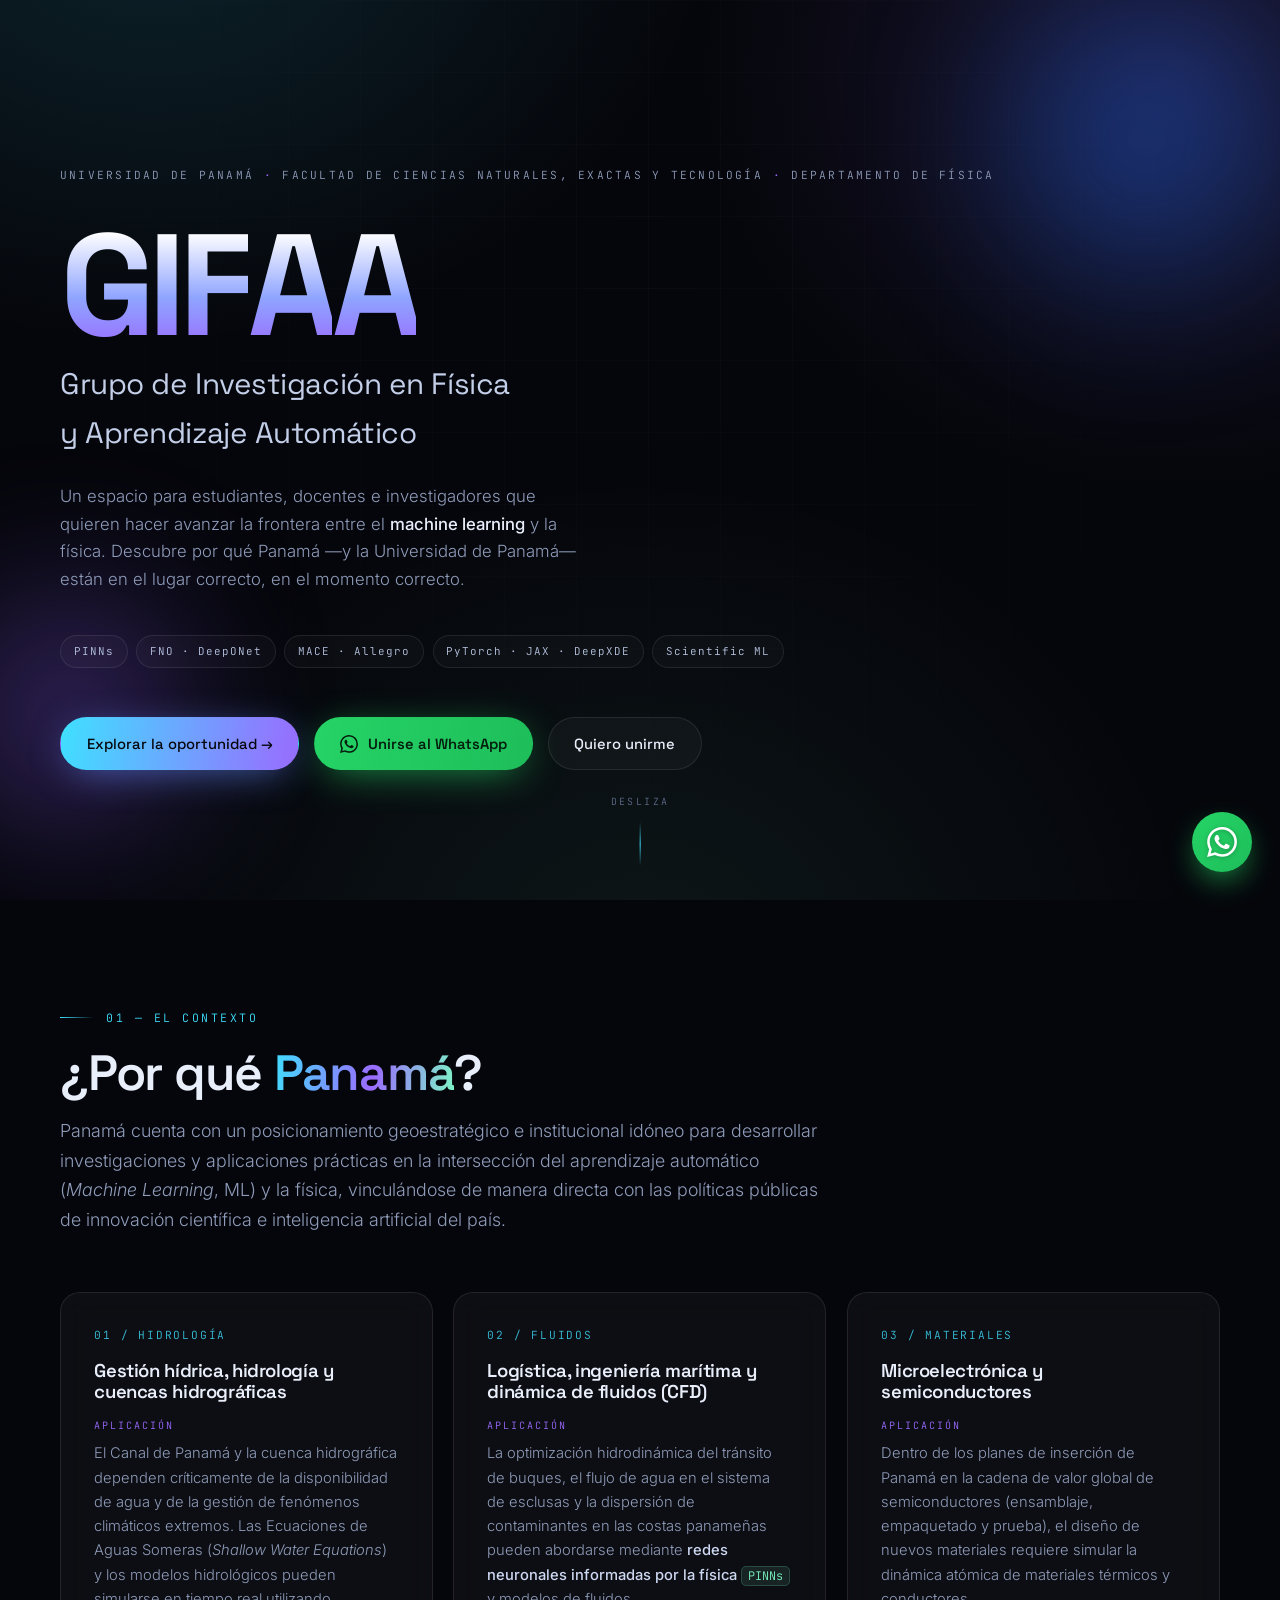
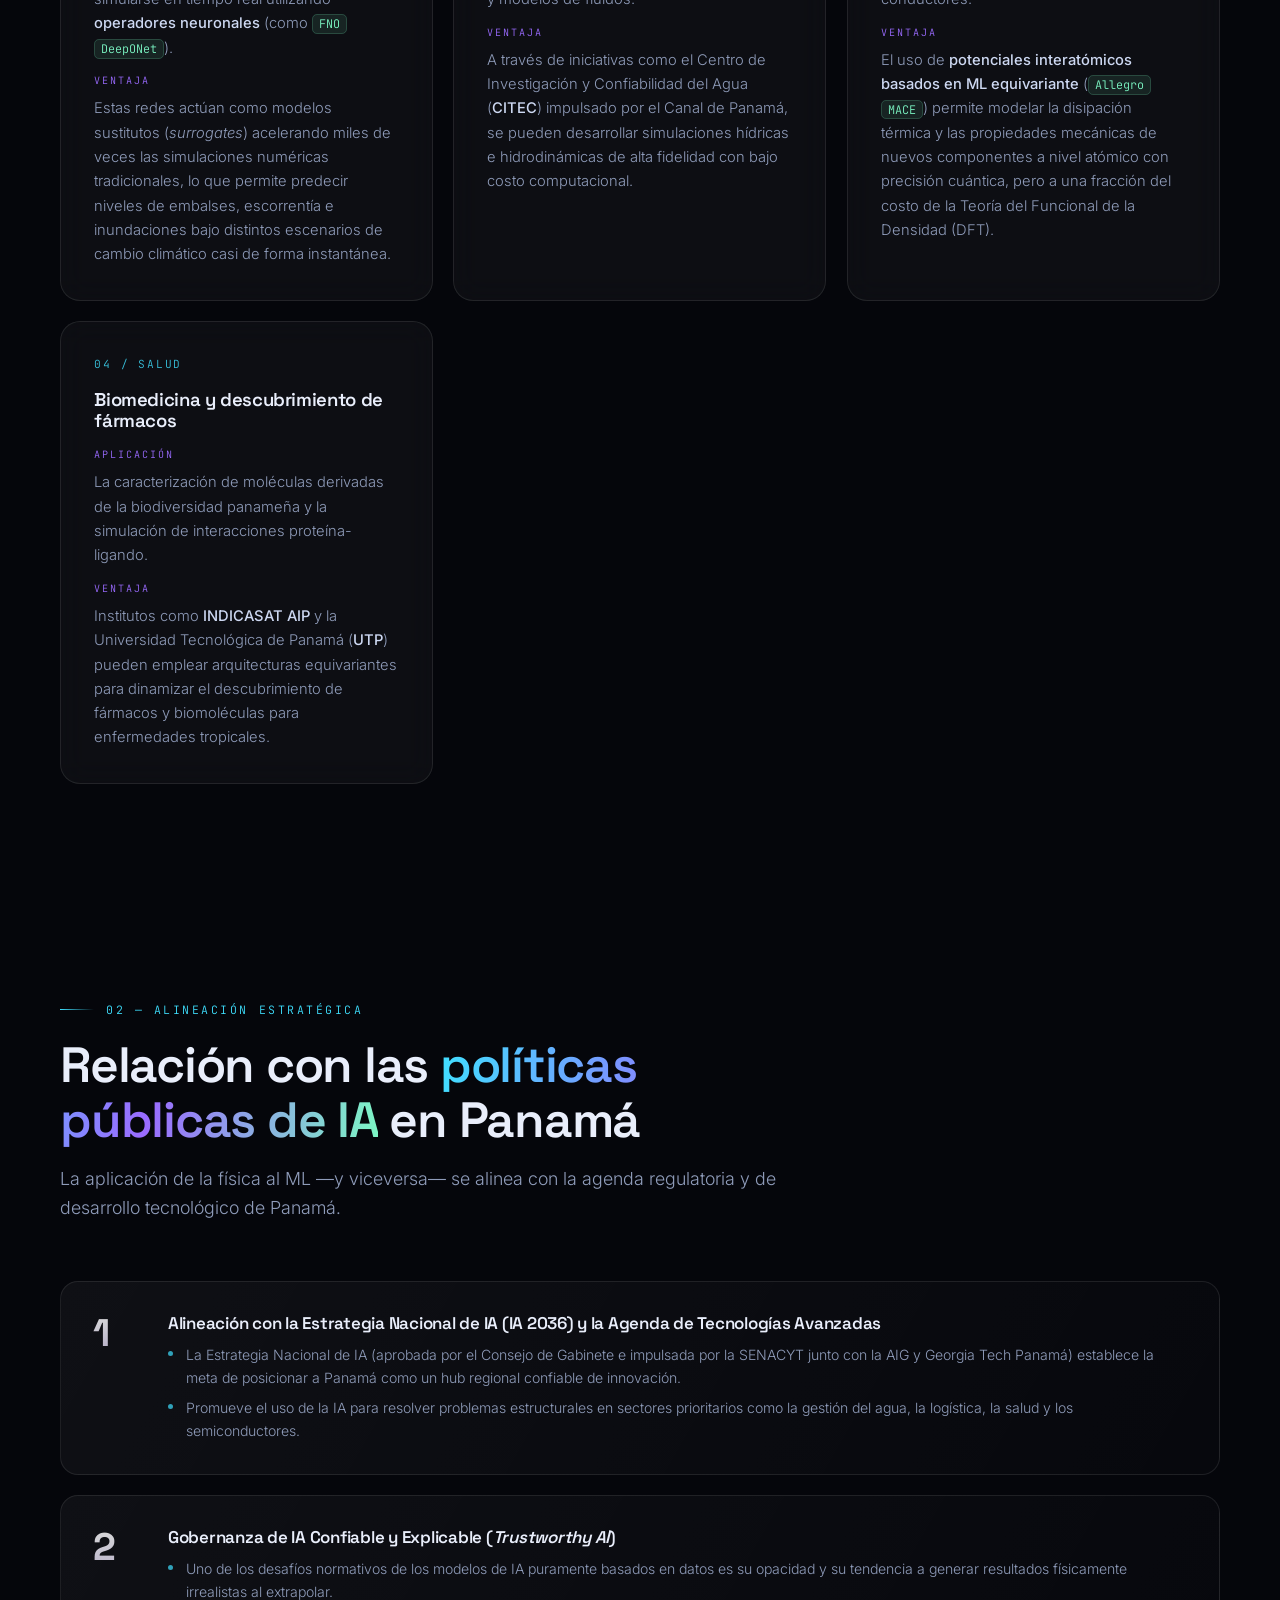
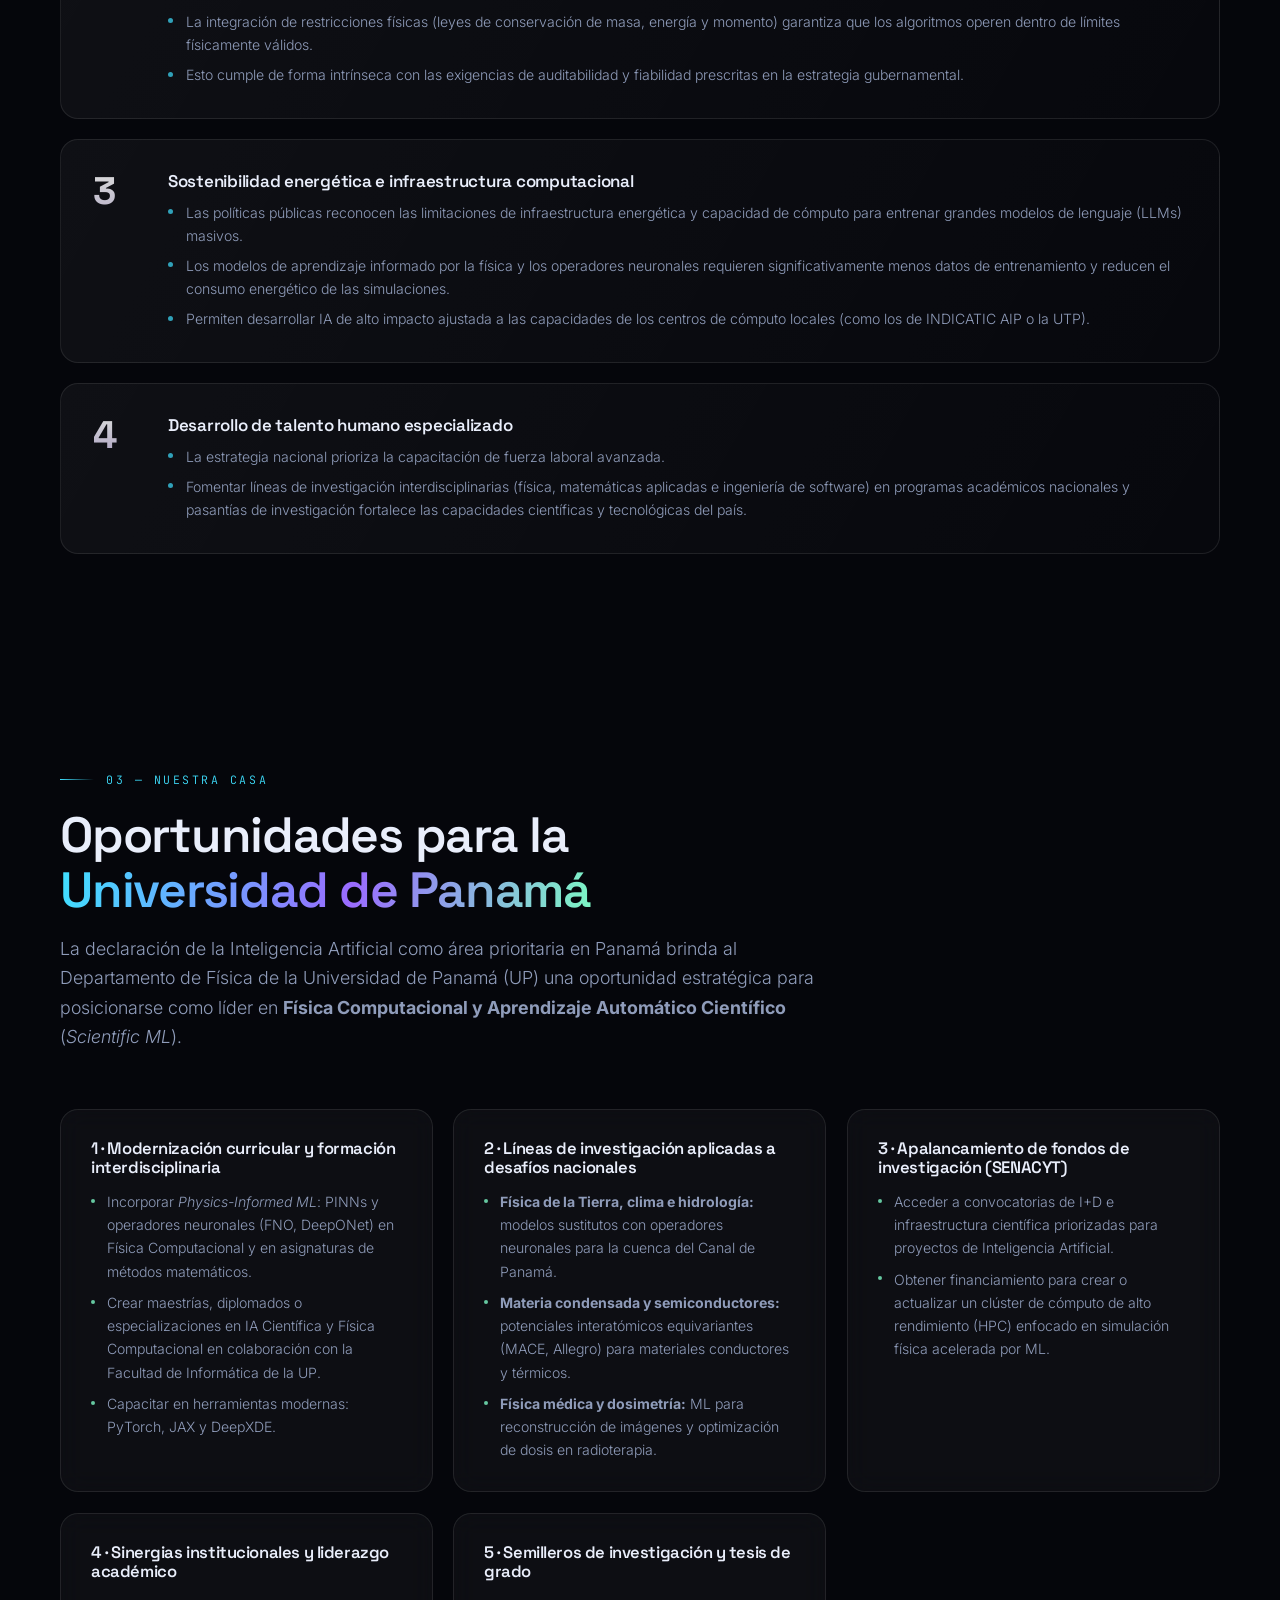
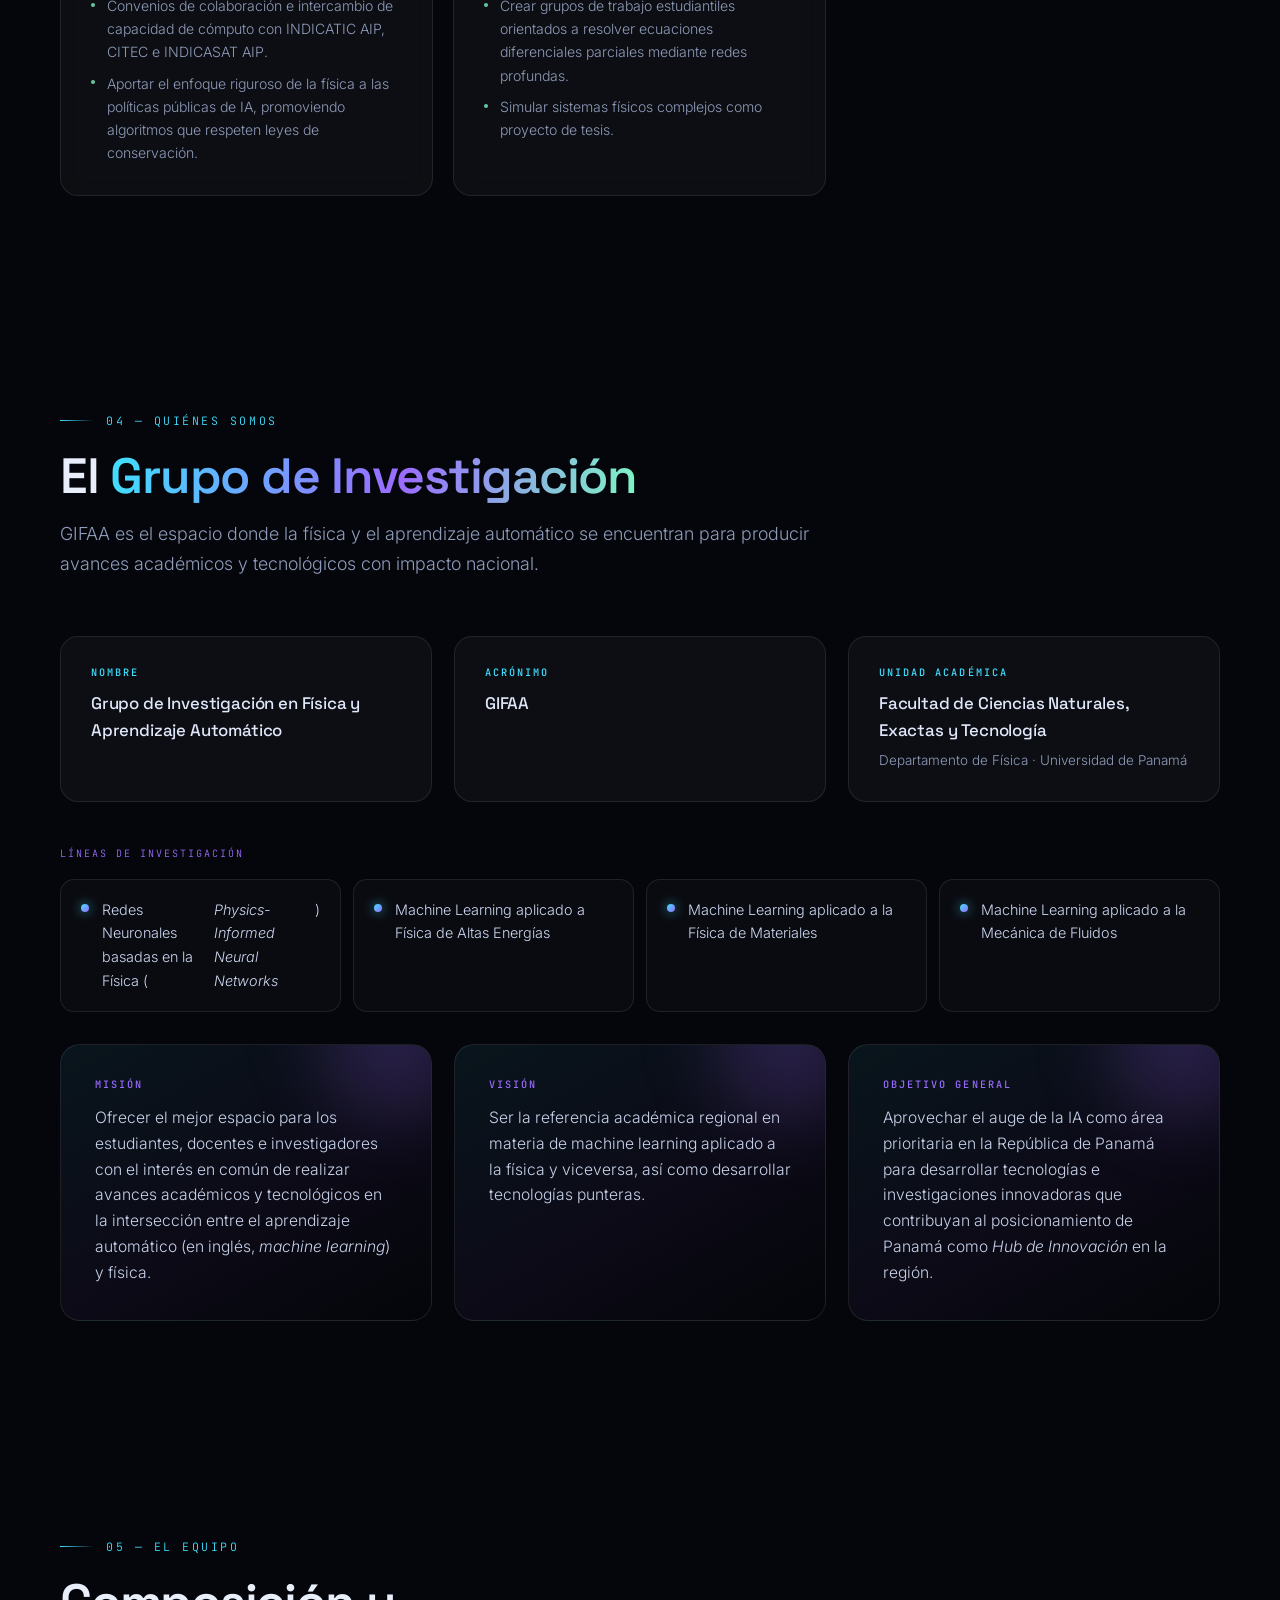
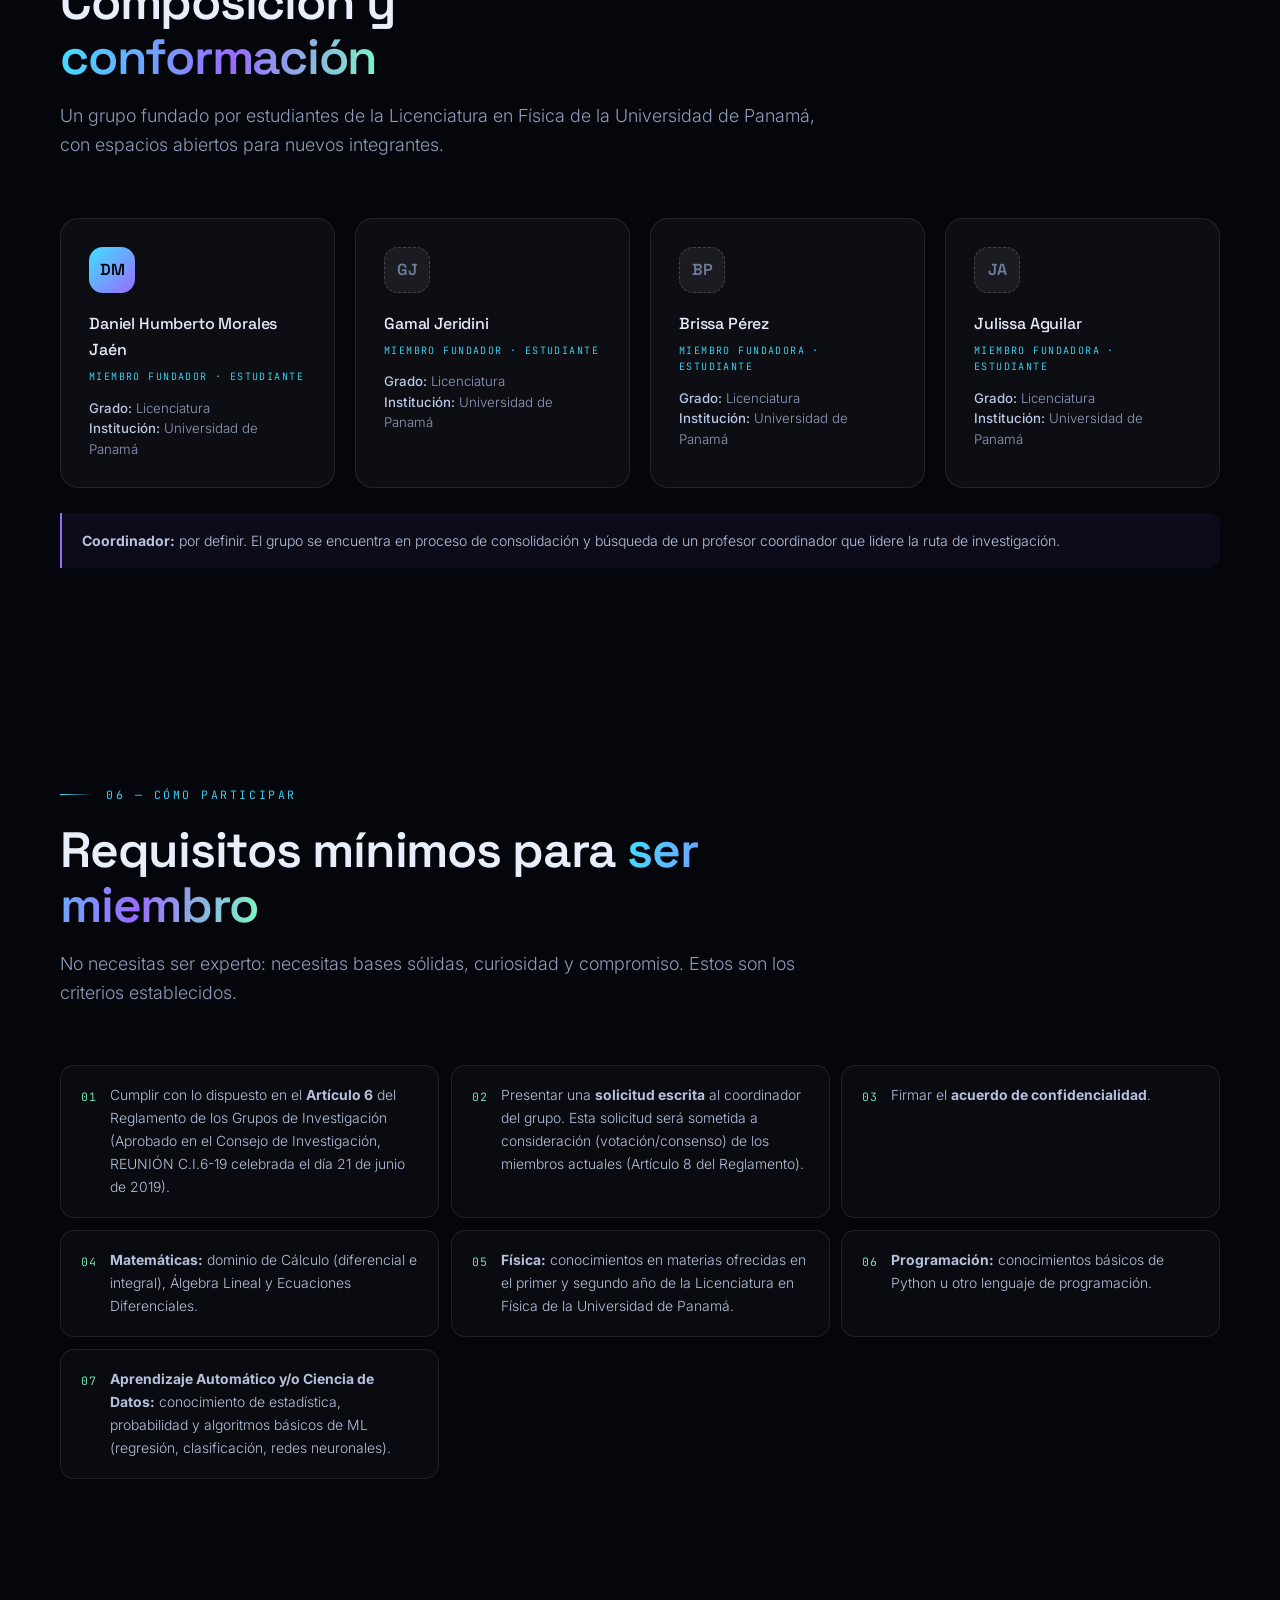
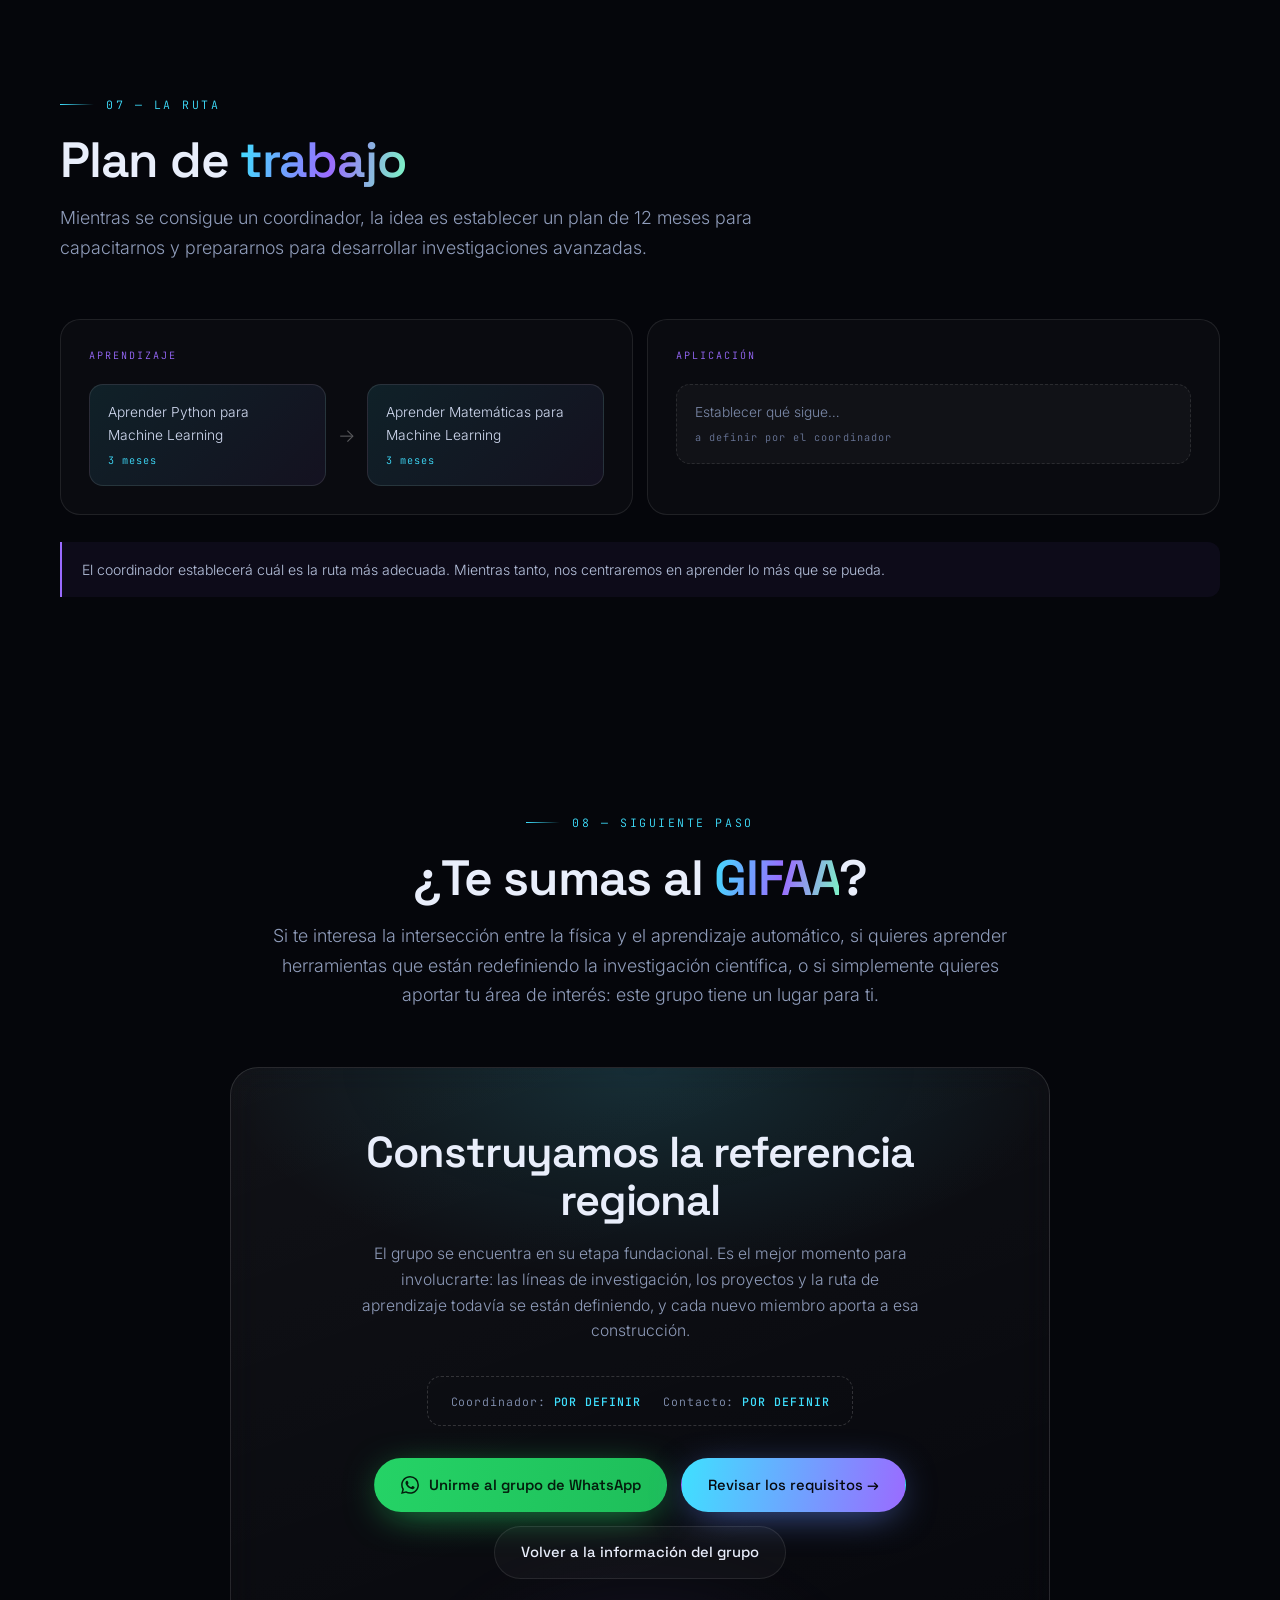
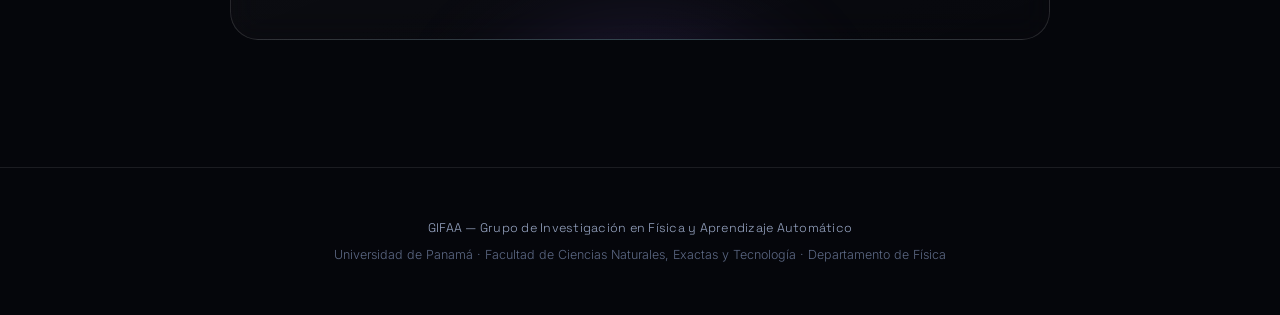
==== commit 40239253: "Adición de botón de whatsapp para que se unan" ====
--- a/index.html
+++ b/index.html
@@ -15,6 +15,8 @@
     --cyan:#3fe0ff;
     --violet:#9a6bff;
     --lime:#7cf7c4;
+    --wa:#25d366;
+    --wa-dark:#1ebe5a;
     --line:rgba(255,255,255,.09);
     --card:rgba(255,255,255,.035);
     --card-hi:rgba(255,255,255,.07);
@@ -202,6 +204,7 @@
     text-decoration:none;
     transition:.4s cubic-bezier(.16,1,.3,1);
     border:1px solid transparent;
+    cursor:pointer;
   }
   .btn-primary{
     background:linear-gradient(100deg,var(--cyan),var(--violet));
@@ -215,6 +218,23 @@
     background:rgba(255,255,255,.03);
   }
   .btn-ghost:hover{border-color:rgba(255,255,255,.35);background:rgba(255,255,255,.07);transform:translateY(-3px);}
+
+  /* ---------- BOTÓN WHATSAPP ---------- */
+  .btn-whatsapp{
+    background:linear-gradient(100deg,var(--wa),var(--wa-dark));
+    color:#041d0d;
+    box-shadow:0 8px 40px -12px rgba(37,211,102,.9);
+    font-weight:600;
+  }
+  .btn-whatsapp:hover{
+    transform:translateY(-3px);
+    box-shadow:0 16px 48px -12px rgba(37,211,102,1);
+  }
+  .btn-whatsapp svg{
+    width:18px;height:18px;
+    flex-shrink:0;
+    fill:currentColor;
+  }
 
   .scroll-hint{
     position:absolute;bottom:34px;left:50%;transform:translateX(-50%);
@@ -636,6 +656,56 @@
   }
   .coord b{color:var(--cyan);font-weight:500;}
 
+  /* ---------- Botón flotante WhatsApp ---------- */
+  #wa-fab{
+    position:fixed;
+    bottom:clamp(18px,3vw,28px);
+    right:clamp(18px,3vw,28px);
+    z-index:99;
+    width:60px;height:60px;
+    border-radius:50%;
+    display:grid;place-items:center;
+    background:linear-gradient(135deg,var(--wa),var(--wa-dark));
+    box-shadow:0 12px 32px -8px rgba(37,211,102,.8), 0 0 0 0 rgba(37,211,102,.5);
+    text-decoration:none;
+    transition:transform .4s cubic-bezier(.16,1,.3,1),box-shadow .4s;
+    animation:wa-pulse 2.4s ease-out infinite;
+  }
+  #wa-fab:hover{
+    transform:scale(1.1) translateY(-3px);
+    box-shadow:0 18px 44px -8px rgba(37,211,102,1), 0 0 0 0 rgba(37,211,102,.5);
+  }
+  #wa-fab svg{
+    width:30px;height:30px;
+    fill:#ffffff;
+    filter:drop-shadow(0 1px 2px rgba(0,0,0,.25));
+  }
+  #wa-fab .wa-tooltip{
+    position:absolute;
+    right:calc(100% + 12px);
+    top:50%;transform:translateY(-50%);
+    background:#0d1018;
+    border:1px solid rgba(255,255,255,.12);
+    color:var(--ink);
+    font-family:'Space Grotesk',sans-serif;
+    font-size:.78rem;font-weight:500;
+    padding:.5rem .85rem;
+    border-radius:10px;
+    white-space:nowrap;
+    opacity:0;pointer-events:none;
+    transition:opacity .3s ease,transform .3s ease;
+    box-shadow:0 8px 24px -8px rgba(0,0,0,.6);
+  }
+  #wa-fab:hover .wa-tooltip{
+    opacity:1;
+    transform:translateY(-50%) translateX(-4px);
+  }
+  @keyframes wa-pulse{
+    0%{box-shadow:0 12px 32px -8px rgba(37,211,102,.8), 0 0 0 0 rgba(37,211,102,.55);}
+    70%{box-shadow:0 12px 32px -8px rgba(37,211,102,.8), 0 0 0 18px rgba(37,211,102,0);}
+    100%{box-shadow:0 12px 32px -8px rgba(37,211,102,.8), 0 0 0 0 rgba(37,211,102,0);}
+  }
+
   footer{
     padding:clamp(30px,5vw,50px) clamp(20px,5vw,60px);
     border-top:1px solid var(--line);
@@ -655,11 +725,15 @@
     .policy .idx{font-size:1.4rem;}
     .scroll-hint{display:none;}
     .hero-sub{max-width:100%;}
+    #wa-fab{width:54px;height:54px;}
+    #wa-fab svg{width:26px;height:26px;}
+    #wa-fab .wa-tooltip{display:none;}
   }
 
   @media (prefers-reduced-motion:reduce){
     .reveal{opacity:1;transform:none;filter:none;transition:none;}
     .orb{animation:none;}
+    #wa-fab{animation:none;}
     html{scroll-behavior:auto;}
     *{transition-duration:.01ms !important;animation-duration:.01ms !important;}
   }
@@ -668,6 +742,16 @@
 <body>
 
 <div id="progress"></div>
+
+<!-- Botón flotante WhatsApp (FAB) -->
+<a href="https://chat.whatsapp.com/LD94SDzFLci3YfK7MPCtoe"
+   target="_blank" rel="noopener noreferrer"
+   id="wa-fab" aria-label="Unirse al grupo de WhatsApp de GIFAA">
+  <span class="wa-tooltip">Únete al grupo de WhatsApp</span>
+  <svg viewBox="0 0 24 24" aria-hidden="true">
+    <path d="M17.472 14.382c-.297-.149-1.758-.867-2.03-.967-.273-.099-.471-.148-.67.15-.197.297-.767.966-.94 1.164-.173.199-.347.223-.644.075-.297-.15-1.255-.463-2.39-1.475-.883-.788-1.48-1.761-1.653-2.059-.173-.297-.018-.458.13-.606.134-.133.298-.347.446-.52.149-.174.198-.298.298-.497.099-.198.05-.371-.025-.52-.075-.149-.669-1.612-.916-2.207-.242-.579-.487-.5-.669-.51l-.57-.01c-.198 0-.52.074-.792.372-.272.297-1.04 1.016-1.04 2.479 0 1.462 1.065 2.875 1.213 3.074.149.198 2.096 3.2 5.077 4.487.709.306 1.262.489 1.694.625.712.227 1.36.195 1.872.118.571-.085 1.758-.719 2.006-1.413.248-.694.248-1.289.173-1.413-.074-.124-.272-.198-.57-.347m-5.421 7.403h-.004a9.87 9.87 0 01-5.031-1.378l-.361-.214-3.741.982.998-3.648-.235-.374a9.86 9.86 0 01-1.51-5.26c.001-5.45 4.436-9.884 9.888-9.884 2.64 0 5.122 1.03 6.988 2.898a9.825 9.825 0 012.893 6.994c-.003 5.45-4.437 9.884-9.885 9.884m8.413-18.297A11.815 11.815 0 0012.05 0C5.495 0 .16 5.335.157 11.892c0 2.096.547 4.142 1.588 5.945L.057 24l6.305-1.654a11.882 11.882 0 005.683 1.448h.005c6.554 0 11.89-5.335 11.893-11.893a11.821 11.821 0 00-3.48-8.413Z"/>
+  </svg>
+</a>
 
 <!-- ══════════════ ESCENA 0 · HERO ══════════════ -->
 <section class="scene" id="hero">
@@ -700,6 +784,14 @@
 
     <div class="cta-row reveal" style="--d:.66s">
       <a href="#panama" class="btn btn-primary">Explorar la oportunidad →</a>
+      <a href="https://chat.whatsapp.com/LD94SDzFLci3YfK7MPCtoe"
+         target="_blank" rel="noopener noreferrer"
+         class="btn btn-whatsapp">
+        <svg viewBox="0 0 24 24" aria-hidden="true">
+          <path d="M17.472 14.382c-.297-.149-1.758-.867-2.03-.967-.273-.099-.471-.148-.67.15-.197.297-.767.966-.94 1.164-.173.199-.347.223-.644.075-.297-.15-1.255-.463-2.39-1.475-.883-.788-1.48-1.761-1.653-2.059-.173-.297-.018-.458.13-.606.134-.133.298-.347.446-.52.149-.174.198-.298.298-.497.099-.198.05-.371-.025-.52-.075-.149-.669-1.612-.916-2.207-.242-.579-.487-.5-.669-.51l-.57-.01c-.198 0-.52.074-.792.372-.272.297-1.04 1.016-1.04 2.479 0 1.462 1.065 2.875 1.213 3.074.149.198 2.096 3.2 5.077 4.487.709.306 1.262.489 1.694.625.712.227 1.36.195 1.872.118.571-.085 1.758-.719 2.006-1.413.248-.694.248-1.289.173-1.413-.074-.124-.272-.198-.57-.347m-5.421 7.403h-.004a9.87 9.87 0 01-5.031-1.378l-.361-.214-3.741.982.998-3.648-.235-.374a9.86 9.86 0 01-1.51-5.26c.001-5.45 4.436-9.884 9.888-9.884 2.64 0 5.122 1.03 6.988 2.898a9.825 9.825 0 012.893 6.994c-.003 5.45-4.437 9.884-9.885 9.884m8.413-18.297A11.815 11.815 0 0012.05 0C5.495 0 .16 5.335.157 11.892c0 2.096.547 4.142 1.588 5.945L.057 24l6.305-1.654a11.882 11.882 0 005.683 1.448h.005c6.554 0 11.89-5.335 11.893-11.893a11.821 11.821 0 00-3.48-8.413Z"/>
+        </svg>
+        Unirse al WhatsApp
+      </a>
       <a href="#join" class="btn btn-ghost">Quiero unirme</a>
     </div>
   </div>
@@ -1168,6 +1260,14 @@
       </div>
 
       <div class="cta-row" style="justify-content:center;">
+        <a href="https://chat.whatsapp.com/LD94SDzFLci3YfK7MPCtoe"
+           target="_blank" rel="noopener noreferrer"
+           class="btn btn-whatsapp">
+          <svg viewBox="0 0 24 24" aria-hidden="true">
+            <path d="M17.472 14.382c-.297-.149-1.758-.867-2.03-.967-.273-.099-.471-.148-.67.15-.197.297-.767.966-.94 1.164-.173.199-.347.223-.644.075-.297-.15-1.255-.463-2.39-1.475-.883-.788-1.48-1.761-1.653-2.059-.173-.297-.018-.458.13-.606.134-.133.298-.347.446-.52.149-.174.198-.298.298-.497.099-.198.05-.371-.025-.52-.075-.149-.669-1.612-.916-2.207-.242-.579-.487-.5-.669-.51l-.57-.01c-.198 0-.52.074-.792.372-.272.297-1.04 1.016-1.04 2.479 0 1.462 1.065 2.875 1.213 3.074.149.198 2.096 3.2 5.077 4.487.709.306 1.262.489 1.694.625.712.227 1.36.195 1.872.118.571-.085 1.758-.719 2.006-1.413.248-.694.248-1.289.173-1.413-.074-.124-.272-.198-.57-.347m-5.421 7.403h-.004a9.87 9.87 0 01-5.031-1.378l-.361-.214-3.741.982.998-3.648-.235-.374a9.86 9.86 0 01-1.51-5.26c.001-5.45 4.436-9.884 9.888-9.884 2.64 0 5.122 1.03 6.988 2.898a9.825 9.825 0 012.893 6.994c-.003 5.45-4.437 9.884-9.885 9.884m8.413-18.297A11.815 11.815 0 0012.05 0C5.495 0 .16 5.335.157 11.892c0 2.096.547 4.142 1.588 5.945L.057 24l6.305-1.654a11.882 11.882 0 005.683 1.448h.005c6.554 0 11.89-5.335 11.893-11.893a11.821 11.821 0 00-3.48-8.413Z"/>
+          </svg>
+          Unirme al grupo de WhatsApp
+        </a>
         <a href="#requisitos" class="btn btn-primary">Revisar los requisitos →</a>
         <a href="#grupo" class="btn btn-ghost">Volver a la información del grupo</a>
       </div>
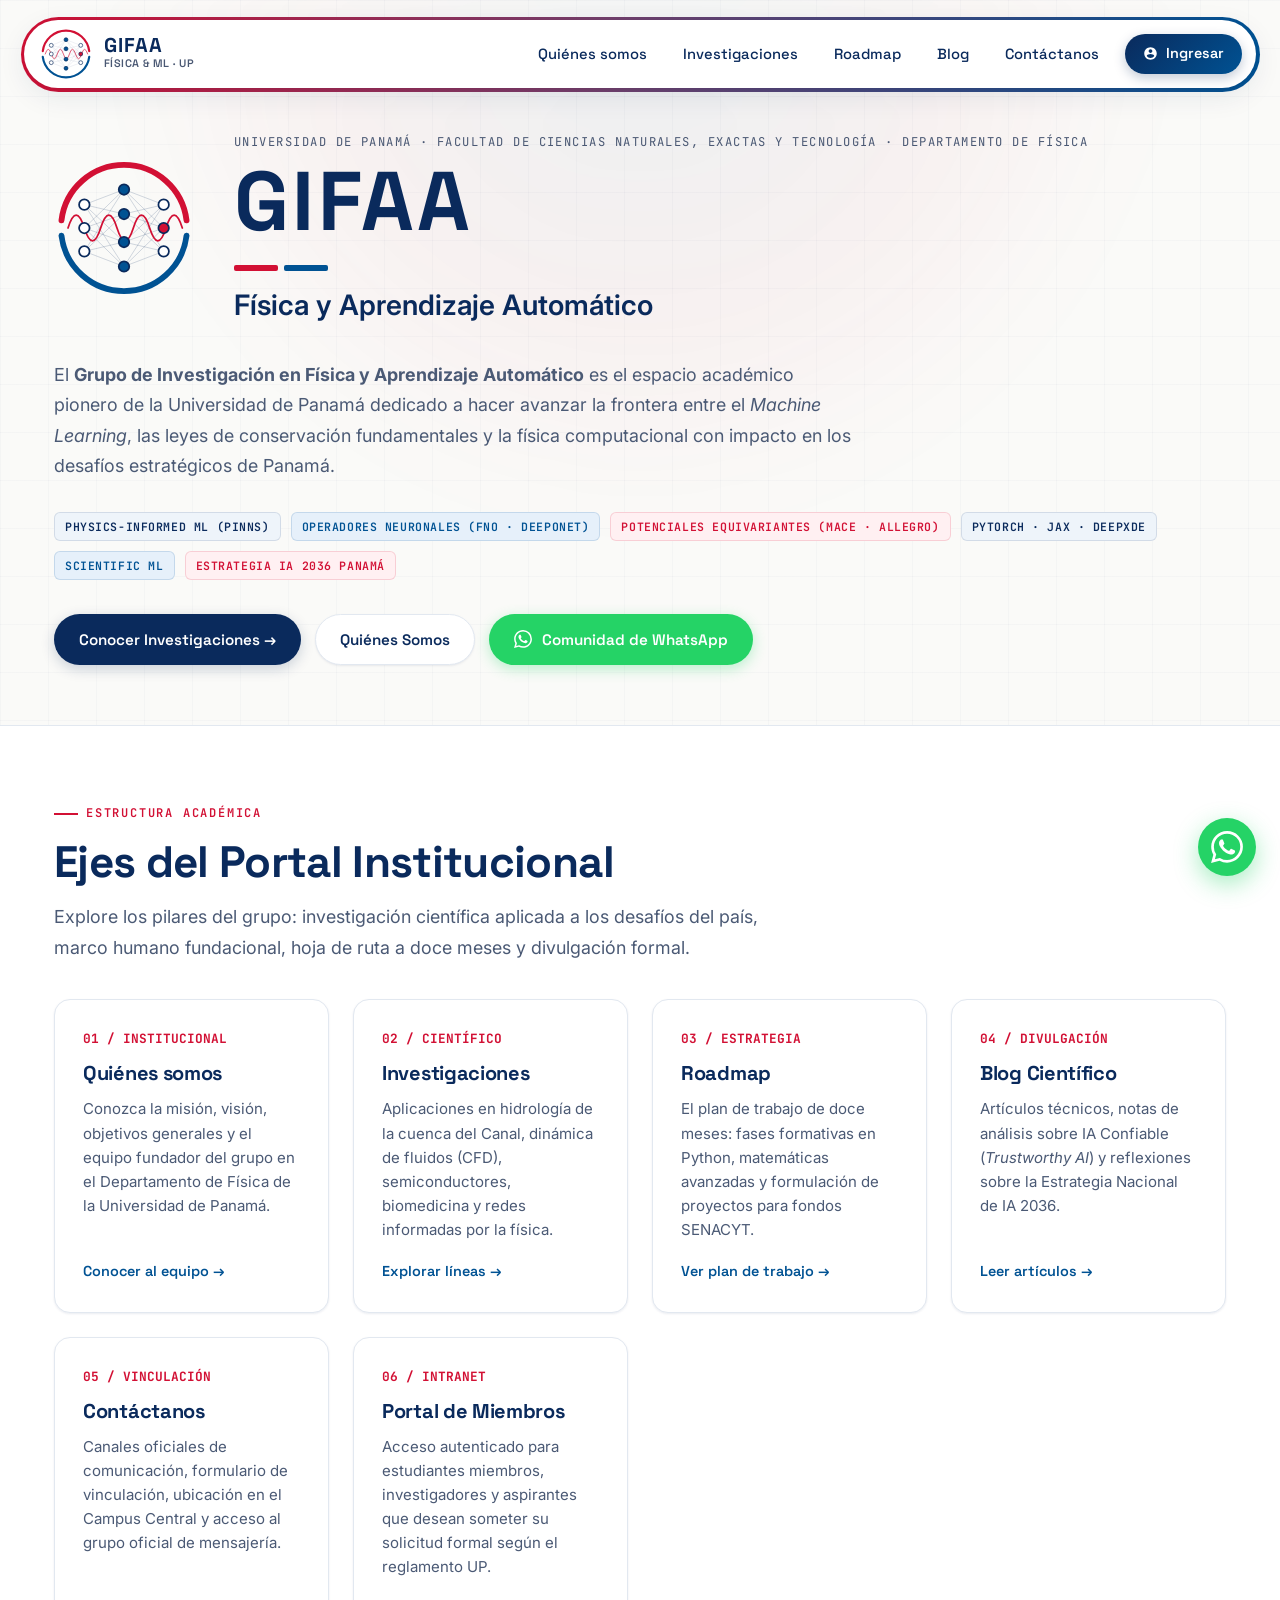
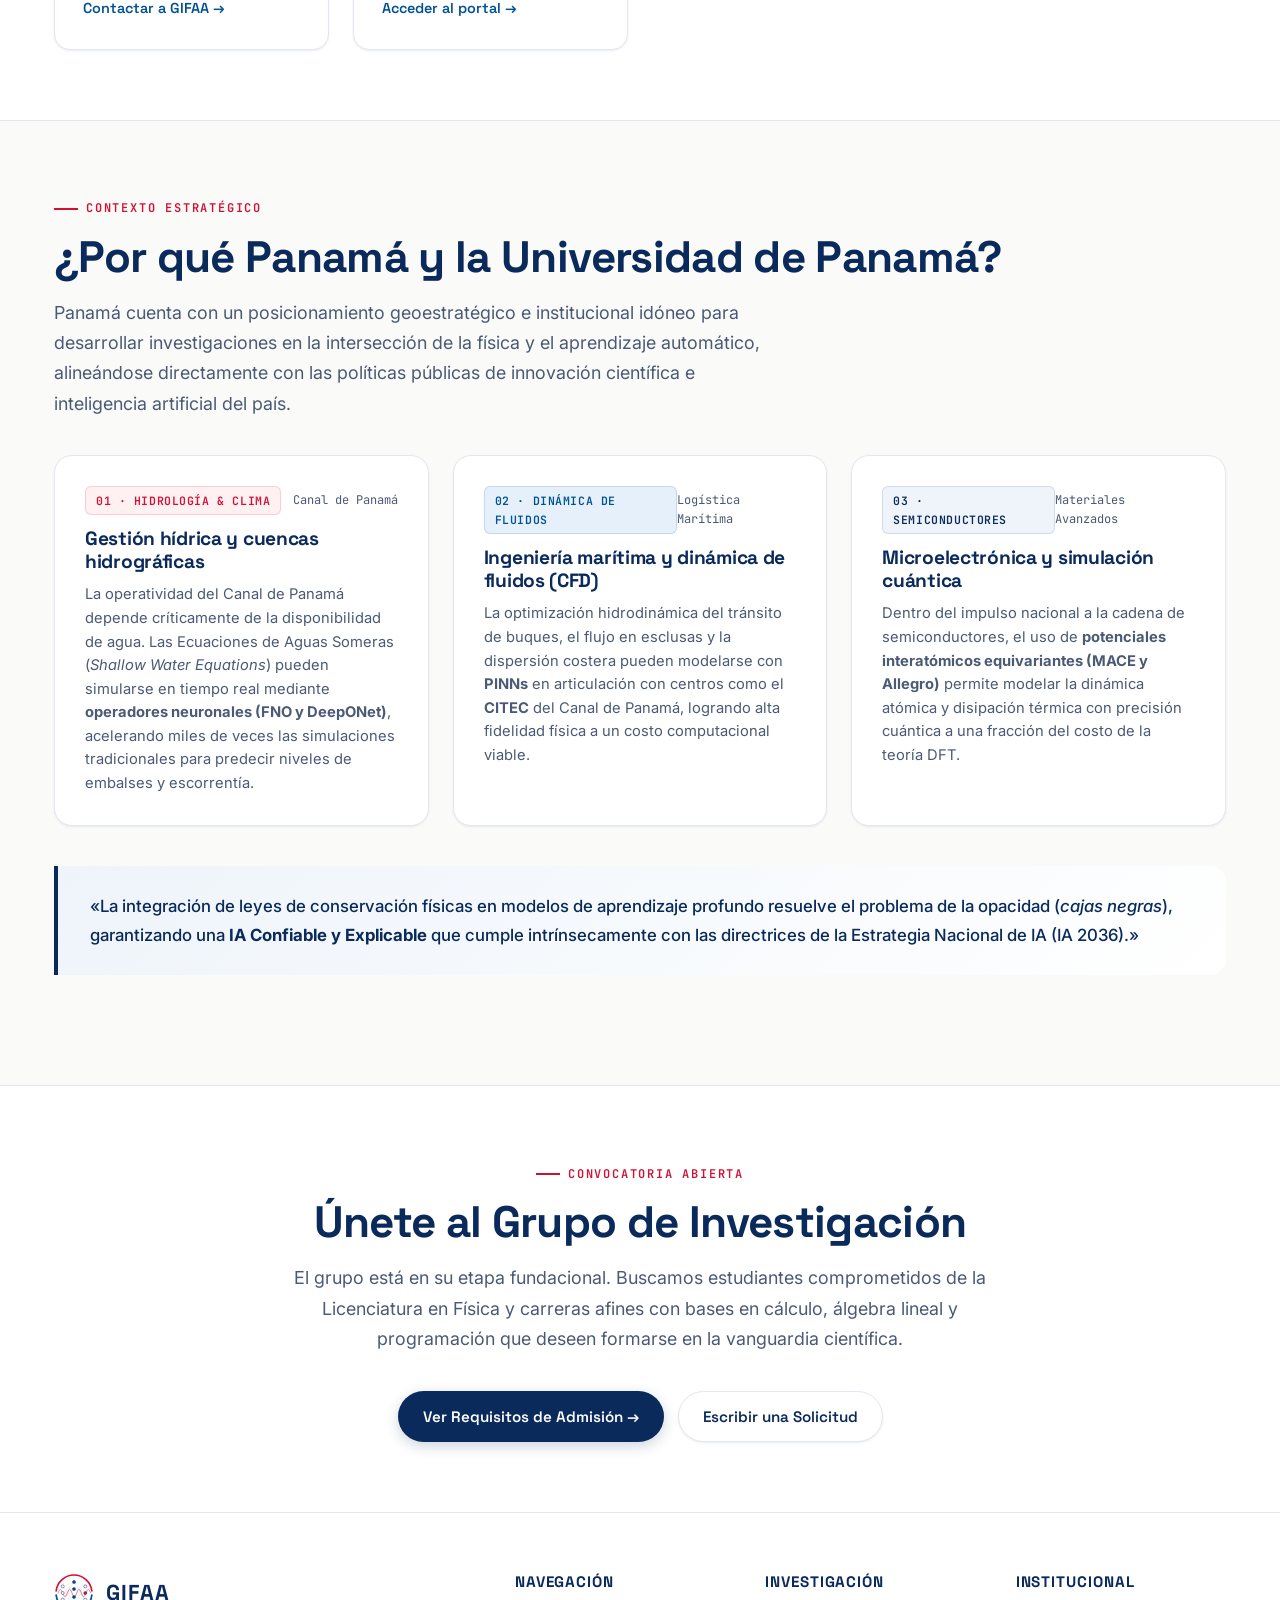
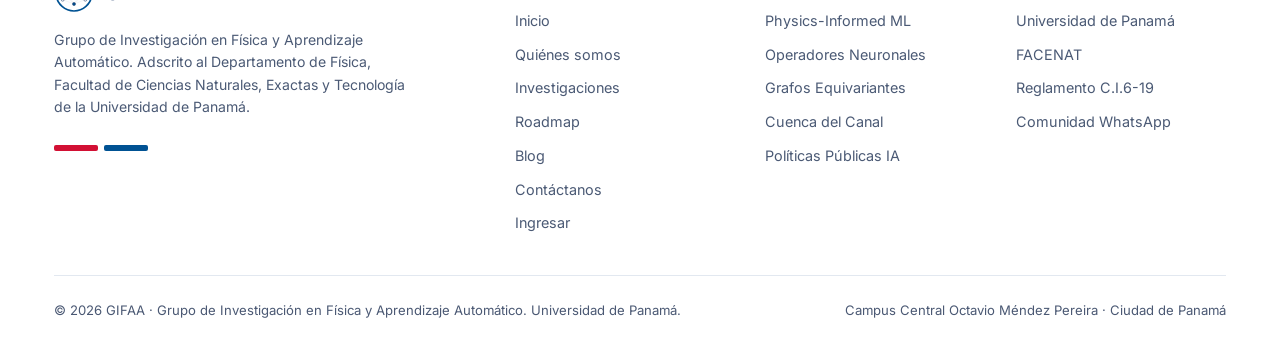
==== commit 05e81f57: "new brand (not done yet)" ====
--- a/index.html
+++ b/index.html
@@ -1,1333 +1,522 @@
 <!DOCTYPE html>
 <html lang="es">
 <head>
-<meta charset="UTF-8">
-<meta name="viewport" content="width=device-width, initial-scale=1">
-<title>GIFAA — Grupo de Investigación en Física y Aprendizaje Automático | Universidad de Panamá</title>
-<link rel="preconnect" href="https://fonts.googleapis.com">
-<link rel="preconnect" href="https://fonts.gstatic.com" crossorigin>
-<link href="https://fonts.googleapis.com/css2?family=Space+Grotesk:wght@400;500;600;700&family=Inter:wght@300;400;500;600&family=JetBrains+Mono:wght@400;500&display=swap" rel="stylesheet">
-<style>
-  :root{
-    --bg:#05060b;
-    --ink:#e9eefb;
-    --muted:#8f9cba;
-    --cyan:#3fe0ff;
-    --violet:#9a6bff;
-    --lime:#7cf7c4;
-    --wa:#25d366;
-    --wa-dark:#1ebe5a;
-    --line:rgba(255,255,255,.09);
-    --card:rgba(255,255,255,.035);
-    --card-hi:rgba(255,255,255,.07);
-  }
-
-  *{box-sizing:border-box;margin:0;padding:0;}
-
-  html{scroll-behavior:smooth;}
-
-  body{
-    background:var(--bg);
-    color:var(--ink);
-    font-family:'Inter',system-ui,-apple-system,sans-serif;
-    font-weight:300;
-    line-height:1.65;
-    -webkit-font-smoothing:antialiased;
-    overflow-x:hidden;
-  }
-
-  /* ---------- Fondo ambiental ---------- */
-  body::before{
-    content:"";
-    position:fixed;
-    inset:0;
-    z-index:-2;
-    background:
-      radial-gradient(900px 700px at 12% -10%, rgba(63,224,255,.13), transparent 62%),
-      radial-gradient(800px 700px at 92% 8%, rgba(154,107,255,.15), transparent 60%),
-      radial-gradient(900px 800px at 50% 108%, rgba(124,247,196,.07), transparent 62%),
-      #05060b;
-  }
-  body::after{
-    content:"";
-    position:fixed;
-    inset:0;
-    z-index:-1;
-    pointer-events:none;
-    background-image:
-      linear-gradient(rgba(255,255,255,.022) 1px, transparent 1px),
-      linear-gradient(90deg, rgba(255,255,255,.022) 1px, transparent 1px);
-    background-size:72px 72px;
-    mask-image:radial-gradient(circle at 50% 30%, #000 0%, transparent 78%);
-    -webkit-mask-image:radial-gradient(circle at 50% 30%, #000 0%, transparent 78%);
-  }
-
-  /* ---------- Barra de progreso ---------- */
-  #progress{
-    position:fixed;top:0;left:0;height:2px;width:0%;
-    background:linear-gradient(90deg,var(--cyan),var(--violet),var(--lime));
-    z-index:100;
-    box-shadow:0 0 18px rgba(63,224,255,.6);
-    transition:width .12s linear;
-  }
-
-  /* ---------- Estructura ---------- */
-  .scene{
-    position:relative;
-    padding:clamp(80px,12vh,150px) clamp(20px,5vw,60px);
-  }
-  .wrap{max-width:1180px;margin:0 auto;width:100%;}
-
-  /* ---------- Animaciones de entrada ---------- */
-  .reveal{
-    opacity:0;
-    transform:translateY(46px) scale(.985);
-    filter:blur(6px);
-    transition:
-      opacity 1s cubic-bezier(.16,1,.3,1),
-      transform 1.1s cubic-bezier(.16,1,.3,1),
-      filter 1s cubic-bezier(.16,1,.3,1);
-    transition-delay:var(--d,0s);
-    will-change:opacity,transform;
-  }
-  .reveal.visible{
-    opacity:1;
-    transform:none;
-    filter:blur(0);
-  }
-
-  /* ---------- Tipografía ---------- */
-  h1,h2,h3,h4{font-family:'Space Grotesk',sans-serif;font-weight:600;line-height:1.12;letter-spacing:-.025em;}
-
-  .eyebrow{
-    font-family:'JetBrains Mono',monospace;
-    font-size:.72rem;
-    letter-spacing:.22em;
-    text-transform:uppercase;
-    color:var(--cyan);
-    display:flex;align-items:center;gap:.75rem;
-    margin-bottom:1.1rem;
-  }
-  .eyebrow::before{
-    content:"";width:34px;height:1px;
-    background:linear-gradient(90deg,var(--cyan),transparent);
-  }
-
-  .scene-title{
-    font-size:clamp(1.9rem,4.4vw,3.1rem);
-    margin-bottom:1rem;
-    max-width:20ch;
-  }
-  .scene-lead{
-    color:var(--muted);
-    font-size:clamp(1rem,1.5vw,1.12rem);
-    max-width:70ch;
-    margin-bottom:clamp(2.4rem,5vw,3.6rem);
-  }
-  .grad{
-    background:linear-gradient(100deg,var(--cyan),var(--violet) 55%,var(--lime));
-    -webkit-background-clip:text;background-clip:text;color:transparent;
-  }
-
-  /* ---------- HERO ---------- */
-  #hero{
-    min-height:100svh;
-    display:flex;flex-direction:column;justify-content:center;
-    padding-top:clamp(90px,14vh,150px);
-    padding-bottom:clamp(70px,10vh,110px);
-    overflow:hidden;
-  }
-  .hero-uni{
-    font-family:'JetBrains Mono',monospace;
-    font-size:.7rem;letter-spacing:.2em;text-transform:uppercase;
-    color:var(--muted);
-    display:flex;flex-wrap:wrap;gap:.6rem;align-items:center;
-    margin-bottom:2.2rem;
-  }
-  .hero-uni span.dot{color:var(--violet);}
-
-  .hero-title{
-    font-size:clamp(3.6rem,13vw,9rem);
-    font-weight:700;
-    letter-spacing:-.05em;
-    line-height:.92;
-    margin-bottom:.5rem;
-  }
-  .hero-title .letter{
-    display:inline-block;
-    background:linear-gradient(180deg,#ffffff 10%,#8fa4ff 60%,var(--violet) 100%);
-    -webkit-background-clip:text;background-clip:text;color:transparent;
-  }
-  .hero-sub{
-    font-family:'Space Grotesk',sans-serif;
-    font-size:clamp(1.05rem,2.6vw,1.85rem);
-    font-weight:400;
-    color:#c3cee8;
-    letter-spacing:-.015em;
-    max-width:24ch;
-    margin-bottom:1.6rem;
-  }
-  .hero-tag{
-    color:var(--muted);
-    max-width:52ch;
-    font-size:clamp(.95rem,1.4vw,1.05rem);
-    margin-bottom:2.6rem;
-  }
-  .hero-tag em{color:var(--ink);font-style:normal;font-weight:500;}
-
-  .hero-chips{display:flex;flex-wrap:wrap;gap:.55rem;margin-bottom:3rem;}
-  .chip{
-    font-family:'JetBrains Mono',monospace;
-    font-size:.68rem;letter-spacing:.09em;
-    padding:.42rem .8rem;
-    border:1px solid var(--line);
-    border-radius:999px;
-    color:#b9c6e4;
-    background:rgba(255,255,255,.025);
-    backdrop-filter:blur(8px);
-    transition:.35s ease;
-  }
-  .chip:hover{
-    border-color:rgba(63,224,255,.5);
-    color:#fff;
-    background:rgba(63,224,255,.08);
-    transform:translateY(-2px);
-  }
-
-  .cta-row{display:flex;flex-wrap:wrap;gap:.9rem;align-items:center;}
-  .btn{
-    display:inline-flex;align-items:center;gap:.6rem;
-    font-family:'Space Grotesk',sans-serif;
-    font-size:.92rem;font-weight:500;
-    padding:.85rem 1.6rem;
-    border-radius:999px;
-    text-decoration:none;
-    transition:.4s cubic-bezier(.16,1,.3,1);
-    border:1px solid transparent;
-    cursor:pointer;
-  }
-  .btn-primary{
-    background:linear-gradient(100deg,var(--cyan),var(--violet));
-    color:#06070d;
-    box-shadow:0 8px 40px -12px rgba(99,140,255,.85);
-  }
-  .btn-primary:hover{transform:translateY(-3px);box-shadow:0 16px 48px -12px rgba(99,140,255,1);}
-  .btn-ghost{
-    border-color:var(--line);
-    color:var(--ink);
-    background:rgba(255,255,255,.03);
-  }
-  .btn-ghost:hover{border-color:rgba(255,255,255,.35);background:rgba(255,255,255,.07);transform:translateY(-3px);}
-
-  /* ---------- BOTÓN WHATSAPP ---------- */
-  .btn-whatsapp{
-    background:linear-gradient(100deg,var(--wa),var(--wa-dark));
-    color:#041d0d;
-    box-shadow:0 8px 40px -12px rgba(37,211,102,.9);
-    font-weight:600;
-  }
-  .btn-whatsapp:hover{
-    transform:translateY(-3px);
-    box-shadow:0 16px 48px -12px rgba(37,211,102,1);
-  }
-  .btn-whatsapp svg{
-    width:18px;height:18px;
-    flex-shrink:0;
-    fill:currentColor;
-  }
-
-  .scroll-hint{
-    position:absolute;bottom:34px;left:50%;transform:translateX(-50%);
-    font-family:'JetBrains Mono',monospace;font-size:.62rem;
-    letter-spacing:.24em;text-transform:uppercase;color:#5d6a88;
-    display:flex;flex-direction:column;align-items:center;gap:.7rem;
-  }
-  .scroll-hint .bar{
-    width:1px;height:44px;
-    background:linear-gradient(180deg,transparent,var(--cyan),transparent);
-    animation:drop 2.1s ease-in-out infinite;
-  }
-  @keyframes drop{
-    0%,100%{opacity:.25;transform:scaleY(.55);}
-    50%{opacity:1;transform:scaleY(1);}
-  }
-
-  /* orbes */
-  .orb{
-    position:absolute;border-radius:50%;filter:blur(70px);opacity:.5;pointer-events:none;z-index:-1;
-  }
-  .orb-1{width:420px;height:420px;background:radial-gradient(circle,#1f6cff,transparent 70%);top:-8%;right:-6%;animation:float1 18s ease-in-out infinite;}
-  .orb-2{width:340px;height:340px;background:radial-gradient(circle,#8b5cf6,transparent 70%);bottom:2%;left:-8%;animation:float2 22s ease-in-out infinite;}
-  @keyframes float1{0%,100%{transform:translate(0,0) scale(1);}50%{transform:translate(-40px,50px) scale(1.12);}}
-  @keyframes float2{0%,100%{transform:translate(0,0) scale(1);}50%{transform:translate(50px,-40px) scale(1.1);}}
-
-  /* ---------- Tarjetas de oportunidad ---------- */
-  .grid{
-    display:grid;
-    grid-template-columns:repeat(auto-fit,minmax(290px,1fr));
-    gap:clamp(14px,1.6vw,22px);
-  }
-  .card{
-    position:relative;
-    padding:clamp(24px,2.6vw,34px);
-    border:1px solid var(--line);
-    border-radius:20px;
-    background:var(--card);
-    backdrop-filter:blur(14px);
-    overflow:hidden;
-    transition:transform .55s cubic-bezier(.16,1,.3,1),border-color .45s,background .45s,box-shadow .55s;
-  }
-  .card::before{
-    content:"";position:absolute;inset:0;
-    background:radial-gradient(420px 220px at 15% 0%,rgba(63,224,255,.16),transparent 70%);
-    opacity:0;transition:opacity .55s;
-    pointer-events:none;
-  }
-  .card:hover{
-    transform:translateY(-7px);
-    border-color:rgba(63,224,255,.32);
-    background:var(--card-hi);
-    box-shadow:0 26px 60px -30px rgba(63,224,255,.55);
-  }
-  .card:hover::before{opacity:1;}
-
-  .card-num{
-    font-family:'JetBrains Mono',monospace;
-    font-size:.7rem;letter-spacing:.16em;
-    color:var(--cyan);
-    display:block;margin-bottom:1rem;
-    opacity:.85;
-  }
-  .card h3{
-    font-size:1.16rem;
-    margin-bottom:1rem;
-    letter-spacing:-.02em;
-    position:relative;
-  }
-  .card p{
-    font-size:.92rem;
-    color:var(--muted);
-    margin-bottom:.85rem;
-    position:relative;
-  }
-  .card p:last-child{margin-bottom:0;}
-  .card strong{color:#cdd8f2;font-weight:500;}
-  .tag-inline{
-    font-family:'JetBrains Mono',monospace;
-    font-size:.74rem;
-    color:var(--lime);
-    background:rgba(124,247,196,.09);
-    border:1px solid rgba(124,247,196,.18);
-    padding:.06rem .38rem;
-    border-radius:5px;
-    white-space:nowrap;
-  }
-
-  .label{
-    font-family:'JetBrains Mono',monospace;
-    font-size:.63rem;letter-spacing:.2em;text-transform:uppercase;
-    color:var(--violet);
-    display:block;margin-bottom:.4rem;
-  }
-
-  /* ---------- Lista numerada (políticas) ---------- */
-  .policy-list{display:grid;gap:clamp(14px,1.6vw,20px);}
-  .policy{
-    display:grid;
-    grid-template-columns:auto 1fr;
-    gap:clamp(16px,2.4vw,30px);
-    padding:clamp(22px,2.6vw,32px);
-    border:1px solid var(--line);
-    border-radius:18px;
-    background:linear-gradient(120deg,rgba(255,255,255,.045),rgba(255,255,255,.012));
-    transition:border-color .45s,transform .55s cubic-bezier(.16,1,.3,1),background .45s;
-  }
-  .policy:hover{
-    border-color:rgba(154,107,255,.35);
-    transform:translateX(6px);
-    background:linear-gradient(120deg,rgba(154,107,255,.09),rgba(255,255,255,.012));
-  }
-  .policy .idx{
-    font-family:'Space Grotesk',sans-serif;
-    font-size:clamp(1.7rem,3.4vw,2.4rem);
-    font-weight:700;
-    line-height:1;
-    background:linear-gradient(180deg,rgba(255,255,255,.85),rgba(154,107,255,.55));
-    -webkit-background-clip:text;background-clip:text;color:transparent;
-    min-width:1.8ch;
-  }
-  .policy h3{font-size:1.06rem;margin-bottom:.55rem;letter-spacing:-.015em;}
-  .policy p{font-size:.92rem;color:var(--muted);}
-  .policy ul{list-style:none;display:grid;gap:.42rem;margin-top:.6rem;}
-  .policy ul li{
-    font-size:.88rem;color:var(--muted);
-    padding-left:1.1rem;position:relative;
-  }
-  .policy ul li::before{
-    content:"";position:absolute;left:0;top:.62em;
-    width:5px;height:5px;border-radius:50%;
-    background:var(--cyan);opacity:.7;
-  }
-
-  /* ---------- UP opportunities (5) ---------- */
-  .up-grid{
-    display:grid;
-    grid-template-columns:repeat(auto-fit,minmax(300px,1fr));
-    gap:clamp(14px,1.6vw,20px);
-  }
-  .up-card{
-    padding:clamp(22px,2.5vw,30px);
-    border-radius:18px;
-    border:1px solid var(--line);
-    background:var(--card);
-    backdrop-filter:blur(12px);
-    transition:.55s cubic-bezier(.16,1,.3,1);
-    position:relative;
-    overflow:hidden;
-  }
-  .up-card::after{
-    content:"";
-    position:absolute;left:0;top:0;bottom:0;width:2px;
-    background:linear-gradient(180deg,var(--cyan),var(--violet));
-    transform:scaleY(0);transform-origin:top;
-    transition:transform .6s cubic-bezier(.16,1,.3,1);
-  }
-  .up-card:hover{transform:translateY(-6px);border-color:rgba(255,255,255,.2);background:var(--card-hi);}
-  .up-card:hover::after{transform:scaleY(1);}
-  .up-card h3{font-size:1.04rem;margin-bottom:.8rem;}
-  .up-card ul{list-style:none;display:grid;gap:.5rem;}
-  .up-card li{
-    font-size:.88rem;color:var(--muted);
-    padding-left:1rem;position:relative;
-  }
-  .up-card li::before{
-    content:"";position:absolute;left:0;top:.62em;
-    width:4px;height:4px;border-radius:50%;background:var(--lime);opacity:.8;
-  }
-
-  /* ---------- Identidad del grupo ---------- */
-  .identity{
-    display:grid;
-    grid-template-columns:repeat(auto-fit,minmax(280px,1fr));
-    gap:clamp(14px,1.8vw,22px);
-    margin-bottom:clamp(28px,4vw,44px);
-  }
-  .id-block{
-    padding:clamp(22px,2.6vw,30px);
-    border:1px solid var(--line);
-    border-radius:18px;
-    background:var(--card);
-  }
-  .id-block h4{
-    font-family:'JetBrains Mono',monospace;
-    font-size:.64rem;letter-spacing:.2em;text-transform:uppercase;
-    color:var(--cyan);margin-bottom:.7rem;font-weight:500;
-  }
-  .id-block .value{
-    font-family:'Space Grotesk',sans-serif;
-    font-size:1.05rem;color:#dfe7fa;font-weight:500;letter-spacing:-.01em;
-  }
-  .id-block .sub{font-size:.84rem;color:var(--muted);margin-top:.25rem;}
-
-  .lines{
-    display:grid;
-    grid-template-columns:repeat(auto-fit,minmax(240px,1fr));
-    gap:12px;
-  }
-  .line-item{
-    display:flex;align-items:flex-start;gap:.8rem;
-    padding:18px 20px;
-    border:1px solid var(--line);
-    border-radius:14px;
-    background:rgba(255,255,255,.025);
-    font-size:.9rem;color:#cdd8f2;
-    transition:.45s cubic-bezier(.16,1,.3,1);
-  }
-  .line-item:hover{
-    border-color:rgba(63,224,255,.35);
-    background:rgba(63,224,255,.07);
-    transform:translateY(-4px);
-  }
-  .line-item .bul{
-    width:8px;height:8px;border-radius:50%;
-    background:linear-gradient(135deg,var(--cyan),var(--violet));
-    margin-top:.42em;flex-shrink:0;
-    box-shadow:0 0 12px rgba(63,224,255,.7);
-  }
-
-  .mv-grid{
-    display:grid;grid-template-columns:repeat(auto-fit,minmax(300px,1fr));
-    gap:clamp(14px,1.8vw,22px);
-    margin-top:clamp(22px,3vw,32px);
-  }
-  .mv{
-    padding:clamp(24px,2.8vw,34px);
-    border-radius:20px;
-    border:1px solid var(--line);
-    background:linear-gradient(150deg,rgba(63,224,255,.07),rgba(154,107,255,.05) 55%,transparent);
-    position:relative;overflow:hidden;
-  }
-  .mv::before{
-    content:"";position:absolute;top:-40%;right:-20%;
-    width:220px;height:220px;border-radius:50%;
-    background:radial-gradient(circle,rgba(154,107,255,.28),transparent 70%);
-    filter:blur(30px);
-  }
-  .mv h4{
-    font-family:'JetBrains Mono',monospace;
-    font-size:.64rem;letter-spacing:.2em;text-transform:uppercase;
-    color:var(--violet);margin-bottom:.9rem;font-weight:500;
-    position:relative;
-  }
-  .mv p{font-size:.98rem;color:#c9d4ec;position:relative;}
-
-  /* ---------- Miembros ---------- */
-  .members{
-    display:grid;
-    grid-template-columns:repeat(auto-fit,minmax(230px,1fr));
-    gap:clamp(14px,1.6vw,20px);
-  }
-  .member{
-    padding:clamp(22px,2.5vw,28px);
-    border-radius:18px;
-    border:1px solid var(--line);
-    background:var(--card);
-    transition:.55s cubic-bezier(.16,1,.3,1);
-    position:relative;overflow:hidden;
-  }
-  .member:hover{
-    transform:translateY(-6px);
-    border-color:rgba(255,255,255,.2);
-    background:var(--card-hi);
-  }
-  .avatar{
-    width:46px;height:46px;border-radius:14px;
-    display:grid;place-items:center;
-    font-family:'Space Grotesk',sans-serif;font-weight:600;font-size:1rem;
-    color:#06070d;
-    margin-bottom:1.1rem;
-    background:linear-gradient(135deg,var(--cyan),var(--violet));
-  }
-  .avatar.tbd{
-    background:rgba(255,255,255,.06);
-    color:#6f7d9b;
-    border:1px dashed rgba(255,255,255,.18);
-  }
-  .member .m-name{
-    font-family:'Space Grotesk',sans-serif;
-    font-size:1rem;font-weight:500;color:#e6ecfa;
-    margin-bottom:.35rem;letter-spacing:-.01em;
-  }
-  .member .m-role{
-    font-family:'JetBrains Mono',monospace;
-    font-size:.63rem;letter-spacing:.14em;text-transform:uppercase;
-    color:var(--cyan);margin-bottom:.75rem;
-  }
-  .member .m-detail{font-size:.83rem;color:var(--muted);line-height:1.55;}
-  .member .m-detail b{color:#b9c6e4;font-weight:500;}
-
-  /* ---------- Requisitos ---------- */
-  .req-list{
-    display:grid;
-    grid-template-columns:repeat(auto-fit,minmax(290px,1fr));
-    gap:12px;
-    counter-reset:req;
-  }
-  .req{
-    counter-increment:req;
-    display:grid;
-    grid-template-columns:auto 1fr;
-    gap:14px;
-    padding:18px 20px;
-    border:1px solid var(--line);
-    border-radius:14px;
-    background:rgba(255,255,255,.022);
-    transition:.45s ease;
-  }
-  .req:hover{border-color:rgba(124,247,196,.3);background:rgba(124,247,196,.05);}
-  .req::before{
-    content:counter(req,decimal-leading-zero);
-    font-family:'JetBrains Mono',monospace;
-    font-size:.72rem;
-    color:var(--lime);
-    padding-top:.28em;
-    letter-spacing:.05em;
-  }
-  .req p{font-size:.87rem;color:#b6c2dd;}
-
-  /* ---------- Plan de trabajo ---------- */
-  .flow{
-    display:flex;
-    flex-wrap:wrap;
-    align-items:stretch;
-    gap:14px;
-    margin-top:clamp(20px,3vw,32px);
-  }
-  .flow-group{
-    flex:1 1 380px;
-    padding:clamp(20px,2.4vw,28px);
-    border:1px solid var(--line);
-    border-radius:20px;
-    background:rgba(255,255,255,.022);
-    position:relative;
-  }
-  .flow-group > .gtitle{
-    font-family:'JetBrains Mono',monospace;
-    font-size:.63rem;letter-spacing:.2em;text-transform:uppercase;
-    color:var(--violet);margin-bottom:1.2rem;display:block;
-  }
-  .steps{display:flex;flex-wrap:wrap;gap:12px;align-items:center;}
-  .step{
-    flex:1 1 150px;
-    padding:16px 18px;
-    border-radius:14px;
-    border:1px solid rgba(255,255,255,.1);
-    background:linear-gradient(135deg,rgba(63,224,255,.1),rgba(154,107,255,.07));
-    font-size:.86rem;color:#d3dcf2;
-  }
-  .step .dur{
-    display:block;
-    font-family:'JetBrains Mono',monospace;
-    font-size:.64rem;letter-spacing:.1em;
-    color:var(--cyan);margin-top:.4rem;
-  }
-  .arrow{
-    color:rgba(255,255,255,.32);
-    font-size:1.15rem;
-    flex:0 0 auto;
-  }
-  .step.tbd{
-    background:rgba(255,255,255,.03);
-    border-style:dashed;
-    color:#7d8bab;
-  }
-  .step.tbd .dur{color:#6a779a;}
-
-  .note{
-    margin-top:1.6rem;
-    padding:16px 20px;
-    border-left:2px solid var(--violet);
-    background:rgba(154,107,255,.06);
-    border-radius:0 12px 12px 0;
-    font-size:.88rem;
-    color:#b7c3de;
-  }
-
-  /* ---------- CTA final ---------- */
-  #join{
-    text-align:center;
-    padding-bottom:clamp(90px,14vh,150px);
-  }
-  #join .scene-title{margin-left:auto;margin-right:auto;max-width:22ch;}
-  #join .scene-lead{margin-left:auto;margin-right:auto;text-align:center;}
-  .join-box{
-    max-width:820px;
-    margin:0 auto;
-    padding:clamp(34px,5vw,60px) clamp(24px,4vw,50px);
-    border-radius:28px;
-    border:1px solid rgba(255,255,255,.12);
-    background:
-      radial-gradient(600px 300px at 50% 0%,rgba(63,224,255,.14),transparent 70%),
-      linear-gradient(160deg,rgba(255,255,255,.05),rgba(255,255,255,.012));
-    backdrop-filter:blur(16px);
-    position:relative;
-    overflow:hidden;
-  }
-  .join-box::after{
-    content:"";
-    position:absolute;bottom:-50%;left:50%;transform:translateX(-50%);
-    width:520px;height:320px;border-radius:50%;
-    background:radial-gradient(circle,rgba(154,107,255,.22),transparent 70%);
-    filter:blur(40px);
-    pointer-events:none;
-  }
-  .join-box h2{font-size:clamp(1.8rem,4vw,2.7rem);margin-bottom:1rem;position:relative;}
-  .join-box p{color:var(--muted);max-width:56ch;margin:0 auto 2rem;font-size:.98rem;position:relative;}
-  .coord{
-    display:inline-flex;flex-wrap:wrap;gap:.6rem 1.4rem;justify-content:center;
-    font-family:'JetBrains Mono',monospace;
-    font-size:.72rem;letter-spacing:.08em;
-    color:#8593b3;
-    padding:.9rem 1.4rem;
-    border:1px dashed rgba(255,255,255,.16);
-    border-radius:14px;
-    margin-bottom:2rem;
-    position:relative;
-  }
-  .coord b{color:var(--cyan);font-weight:500;}
-
-  /* ---------- Botón flotante WhatsApp ---------- */
-  #wa-fab{
-    position:fixed;
-    bottom:clamp(18px,3vw,28px);
-    right:clamp(18px,3vw,28px);
-    z-index:99;
-    width:60px;height:60px;
-    border-radius:50%;
-    display:grid;place-items:center;
-    background:linear-gradient(135deg,var(--wa),var(--wa-dark));
-    box-shadow:0 12px 32px -8px rgba(37,211,102,.8), 0 0 0 0 rgba(37,211,102,.5);
-    text-decoration:none;
-    transition:transform .4s cubic-bezier(.16,1,.3,1),box-shadow .4s;
-    animation:wa-pulse 2.4s ease-out infinite;
-  }
-  #wa-fab:hover{
-    transform:scale(1.1) translateY(-3px);
-    box-shadow:0 18px 44px -8px rgba(37,211,102,1), 0 0 0 0 rgba(37,211,102,.5);
-  }
-  #wa-fab svg{
-    width:30px;height:30px;
-    fill:#ffffff;
-    filter:drop-shadow(0 1px 2px rgba(0,0,0,.25));
-  }
-  #wa-fab .wa-tooltip{
-    position:absolute;
-    right:calc(100% + 12px);
-    top:50%;transform:translateY(-50%);
-    background:#0d1018;
-    border:1px solid rgba(255,255,255,.12);
-    color:var(--ink);
-    font-family:'Space Grotesk',sans-serif;
-    font-size:.78rem;font-weight:500;
-    padding:.5rem .85rem;
-    border-radius:10px;
-    white-space:nowrap;
-    opacity:0;pointer-events:none;
-    transition:opacity .3s ease,transform .3s ease;
-    box-shadow:0 8px 24px -8px rgba(0,0,0,.6);
-  }
-  #wa-fab:hover .wa-tooltip{
-    opacity:1;
-    transform:translateY(-50%) translateX(-4px);
-  }
-  @keyframes wa-pulse{
-    0%{box-shadow:0 12px 32px -8px rgba(37,211,102,.8), 0 0 0 0 rgba(37,211,102,.55);}
-    70%{box-shadow:0 12px 32px -8px rgba(37,211,102,.8), 0 0 0 18px rgba(37,211,102,0);}
-    100%{box-shadow:0 12px 32px -8px rgba(37,211,102,.8), 0 0 0 0 rgba(37,211,102,0);}
-  }
-
-  footer{
-    padding:clamp(30px,5vw,50px) clamp(20px,5vw,60px);
-    border-top:1px solid var(--line);
-    text-align:center;
-    font-size:.78rem;
-    color:#5c6884;
-  }
-  footer .f-brand{
-    font-family:'Space Grotesk',sans-serif;
-    color:#9aa8c6;
-    letter-spacing:.02em;
-    margin-bottom:.4rem;
-  }
-
-  @media (max-width:640px){
-    .policy{grid-template-columns:1fr;}
-    .policy .idx{font-size:1.4rem;}
-    .scroll-hint{display:none;}
-    .hero-sub{max-width:100%;}
-    #wa-fab{width:54px;height:54px;}
-    #wa-fab svg{width:26px;height:26px;}
-    #wa-fab .wa-tooltip{display:none;}
-  }
-
-  @media (prefers-reduced-motion:reduce){
-    .reveal{opacity:1;transform:none;filter:none;transition:none;}
-    .orb{animation:none;}
-    #wa-fab{animation:none;}
-    html{scroll-behavior:auto;}
-    *{transition-duration:.01ms !important;animation-duration:.01ms !important;}
-  }
-</style>
+  <meta charset="UTF-8">
+  <meta name="viewport" content="width=device-width, initial-scale=1">
+  <title>GIFAA — Grupo de Investigación en Física y Aprendizaje Automático | Universidad de Panamá</title>
+  <meta name="description" content="Grupo de Investigación en Física y Aprendizaje Automático (GIFAA) del Departamento de Física de la Universidad de Panamá. Desarrollando la frontera del Scientific Machine Learning y la física computacional.">
+
+  <!-- Tipografía oficial Space Grotesk, Inter y JetBrains Mono -->
+  <link rel="preconnect" href="https://fonts.googleapis.com">
+  <link rel="preconnect" href="https://fonts.gstatic.com" crossorigin>
+  <link href="https://fonts.googleapis.com/css2?family=Space+Grotesk:wght@400;500;600;700&family=Inter:wght@300;400;500;600;700&family=JetBrains+Mono:wght@400;500;600&display=swap" rel="stylesheet">
+
+  <link rel="stylesheet" href="css/main.css">
+  <style>
+    /* Estilos específicos para la página de inicio */
+    .hero-container {
+      padding: 40px 0 60px;
+    }
+    .hero-brand-wrap {
+      display: flex;
+      align-items: center;
+      gap: 40px;
+      margin-bottom: 36px;
+    }
+    .hero-isotipo-large {
+      width: 140px;
+      height: 140px;
+      flex-shrink: 0;
+    }
+    .hero-isotipo-large svg {
+      width: 100%;
+      height: 100%;
+    }
+    .hero-brand-meta {
+      display: flex;
+      flex-direction: column;
+    }
+    .hero-affiliation {
+      font-family: var(--font-mono);
+      font-size: 0.76rem;
+      letter-spacing: 0.12em;
+      text-transform: uppercase;
+      color: var(--slate);
+      margin-bottom: 8px;
+    }
+    .hero-main-title {
+      font-size: clamp(3.2rem, 7vw, 5.2rem);
+      line-height: 1;
+      letter-spacing: 0.04em;
+      color: var(--navy);
+      margin-bottom: 12px;
+    }
+    .hero-subtitle {
+      font-size: clamp(1.25rem, 2.2vw, 1.85rem);
+      color: var(--navy);
+      font-weight: 600;
+      line-height: 1.3;
+    }
+    .hero-tagline {
+      font-size: 1.12rem;
+      color: var(--text-muted);
+      max-width: 800px;
+      line-height: 1.7;
+      margin: 20px 0 30px;
+    }
+    .hero-chips {
+      display: flex;
+      flex-wrap: wrap;
+      gap: 10px;
+      margin-bottom: 34px;
+    }
+    .hero-actions {
+      display: flex;
+      flex-wrap: wrap;
+      gap: 14px;
+      align-items: center;
+    }
+    .grid-pillars {
+      display: grid;
+      grid-template-columns: repeat(auto-fit, minmax(270px, 1fr));
+      gap: 24px;
+      margin-top: 36px;
+    }
+    .pillar-card {
+      background: #FFFFFF;
+      border: 1px solid var(--border-subtle);
+      border-radius: 16px;
+      padding: 28px;
+      box-shadow: var(--shadow-sm);
+      transition: all 0.3s ease;
+      display: flex;
+      flex-direction: column;
+    }
+    .pillar-card:hover {
+      transform: translateY(-4px);
+      box-shadow: var(--shadow-hover);
+      border-color: rgba(10, 42, 92, 0.25);
+    }
+    .pillar-num {
+      font-family: var(--font-mono);
+      font-size: 0.8rem;
+      font-weight: 700;
+      color: var(--crimson);
+      margin-bottom: 12px;
+    }
+    .pillar-card h3 {
+      font-size: 1.25rem;
+      margin-bottom: 12px;
+    }
+    .pillar-card p {
+      color: var(--text-muted);
+      font-size: 0.94rem;
+      line-height: 1.6;
+      margin-bottom: 18px;
+      flex-grow: 1;
+    }
+    .pillar-link {
+      font-family: var(--font-brand);
+      font-size: 0.9rem;
+      font-weight: 600;
+      color: var(--blue);
+      text-decoration: none;
+      display: inline-flex;
+      align-items: center;
+      gap: 6px;
+      transition: gap 0.2s;
+    }
+    .pillar-link:hover {
+      color: var(--crimson);
+      gap: 10px;
+    }
+    .quote-box {
+      background: linear-gradient(135deg, var(--navy-light) 0%, #FFFFFF 100%);
+      border-left: 4px solid var(--navy);
+      padding: 26px 32px;
+      border-radius: 0 16px 16px 0;
+      margin: 40px 0;
+    }
+    .quote-box p {
+      font-size: 1.05rem;
+      color: var(--navy);
+      font-weight: 500;
+      line-height: 1.7;
+    }
+    @media (max-width: 768px) {
+      .hero-brand-wrap {
+        flex-direction: column;
+        align-items: flex-start;
+        gap: 20px;
+      }
+      .hero-isotipo-large {
+        width: 100px;
+        height: 100px;
+      }
+    }
+  </style>
 </head>
 <body>
 
-<div id="progress"></div>
-
-<!-- Botón flotante WhatsApp (FAB) -->
-<a href="https://chat.whatsapp.com/LD94SDzFLci3YfK7MPCtoe"
-   target="_blank" rel="noopener noreferrer"
-   id="wa-fab" aria-label="Unirse al grupo de WhatsApp de GIFAA">
-  <span class="wa-tooltip">Únete al grupo de WhatsApp</span>
-  <svg viewBox="0 0 24 24" aria-hidden="true">
-    <path d="M17.472 14.382c-.297-.149-1.758-.867-2.03-.967-.273-.099-.471-.148-.67.15-.197.297-.767.966-.94 1.164-.173.199-.347.223-.644.075-.297-.15-1.255-.463-2.39-1.475-.883-.788-1.48-1.761-1.653-2.059-.173-.297-.018-.458.13-.606.134-.133.298-.347.446-.52.149-.174.198-.298.298-.497.099-.198.05-.371-.025-.52-.075-.149-.669-1.612-.916-2.207-.242-.579-.487-.5-.669-.51l-.57-.01c-.198 0-.52.074-.792.372-.272.297-1.04 1.016-1.04 2.479 0 1.462 1.065 2.875 1.213 3.074.149.198 2.096 3.2 5.077 4.487.709.306 1.262.489 1.694.625.712.227 1.36.195 1.872.118.571-.085 1.758-.719 2.006-1.413.248-.694.248-1.289.173-1.413-.074-.124-.272-.198-.57-.347m-5.421 7.403h-.004a9.87 9.87 0 01-5.031-1.378l-.361-.214-3.741.982.998-3.648-.235-.374a9.86 9.86 0 01-1.51-5.26c.001-5.45 4.436-9.884 9.888-9.884 2.64 0 5.122 1.03 6.988 2.898a9.825 9.825 0 012.893 6.994c-.003 5.45-4.437 9.884-9.885 9.884m8.413-18.297A11.815 11.815 0 0012.05 0C5.495 0 .16 5.335.157 11.892c0 2.096.547 4.142 1.588 5.945L.057 24l6.305-1.654a11.882 11.882 0 005.683 1.448h.005c6.554 0 11.89-5.335 11.893-11.893a11.821 11.821 0 00-3.48-8.413Z"/>
-  </svg>
-</a>
-
-<!-- ══════════════ ESCENA 0 · HERO ══════════════ -->
-<section class="scene" id="hero">
-  <div class="orb orb-1"></div>
-  <div class="orb orb-2"></div>
-  <div class="wrap">
-    <div class="hero-uni reveal" style="--d:.05s">
-      Universidad de Panamá <span class="dot">·</span> Facultad de Ciencias Naturales, Exactas y Tecnología <span class="dot">·</span> Departamento de Física
+  <!-- ==========================================================================
+       BARRA DE NAVEGACIÓN SUPERIOR (new-brand-start.png)
+       ========================================================================== -->
+  <header class="site-header">
+    <div class="nav-pill-wrapper">
+      <!-- Marca con Isotipo a la izquierda -->
+      <a href="index.html" class="nav-brand" title="GIFAA — Inicio">
+        <div class="nav-isotipo">
+          <!-- Isotipo oficial SVG -->
+          <svg viewBox="0 0 240 240" fill="none" xmlns="http://www.w3.org/2000/svg" role="img" aria-label="Isotipo GIFAA">
+            <path d="M12.8 106.8 A108 108 0 0 1 227.2 106.8" stroke="#D21034" stroke-width="10" stroke-linecap="round"/>
+            <path d="M12.8 133.2 A108 108 0 0 0 227.2 133.2" stroke="#005293" stroke-width="10" stroke-linecap="round"/>
+            <path d="M52 80L120 54M52 80L120 96M52 80L120 144M52 80L120 186M52 120L120 54M52 120L120 96M52 120L120 144M52 120L120 186M52 160L120 54M52 160L120 96M52 160L120 144M52 160L120 186M120 54L188 80M120 54L188 120M120 54L188 160M120 96L188 80M120 96L188 120M120 96L188 160M120 144L188 80M120 144L188 120M120 144L188 160M120 186L188 80M120 186L188 120M120 186L188 160" stroke="#0A2A5C" stroke-width="1" opacity="0.3"/>
+            <path d="M24 120 Q38 76 52 120 T80 120 T108 120 T136 120 T164 120 T192 120 T220 120" stroke="#D21034" stroke-width="3" stroke-linecap="round"/>
+            <g stroke="#0A2A5C" stroke-width="3">
+              <circle cx="52" cy="80" r="9" fill="#FFFFFF"/>
+              <circle cx="52" cy="120" r="9" fill="#FFFFFF"/>
+              <circle cx="52" cy="160" r="9" fill="#FFFFFF"/>
+              <circle cx="120" cy="54" r="9" fill="#005293"/>
+              <circle cx="120" cy="96" r="9" fill="#005293"/>
+              <circle cx="120" cy="144" r="9" fill="#005293"/>
+              <circle cx="120" cy="186" r="9" fill="#005293"/>
+              <circle cx="188" cy="80" r="9" fill="#FFFFFF"/>
+              <circle cx="188" cy="120" r="9" fill="#D21034"/>
+              <circle cx="188" cy="160" r="9" fill="#FFFFFF"/>
+            </g>
+          </svg>
+        </div>
+        <div class="nav-brand-text">
+          <span class="nav-brand-title">GIFAA</span>
+          <span class="nav-brand-sub">Física &amp; ML · UP</span>
+        </div>
+      </a>
+
+      <!-- Menú Desktop -->
+      <nav aria-label="Menú principal">
+        <ul class="nav-menu">
+          <li class="nav-item"><a href="quienes-somos.html" class="nav-link">Quiénes somos</a></li>
+          <li class="nav-item"><a href="investigaciones.html" class="nav-link">Investigaciones</a></li>
+          <li class="nav-item"><a href="roadmap.html" class="nav-link">Roadmap</a></li>
+          <li class="nav-item"><a href="blog.html" class="nav-link">Blog</a></li>
+          <li class="nav-item"><a href="contactanos.html" class="nav-link">Contáctanos</a></li>
+          <li class="nav-item">
+            <a href="ingresar.html" class="nav-btn-ingresar">
+              <svg viewBox="0 0 24 24" aria-hidden="true"><path d="M12 2C6.48 2 2 6.48 2 12s4.48 10 10 10 10-4.48 10-10S17.52 2 12 2zm0 3c1.66 0 3 1.34 3 3s-1.34 3-3 3-3-1.34-3-3 1.34-3 3-3zm0 14.2c-2.5 0-4.71-1.28-6-3.22.03-1.99 4-3.08 6-3.08 1.99 0 5.97 1.09 6 3.08-1.29 1.94-3.5 3.22-6 3.22z"/></svg>
+              Ingresar
+            </a>
+          </li>
+        </ul>
+      </nav>
+
+      <!-- Botón menú móvil -->
+      <button class="nav-toggle" id="navToggle" aria-label="Abrir menú" aria-expanded="false">
+        <span></span>
+        <span></span>
+        <span></span>
+      </button>
+
+      <!-- Menú Móvil desplegable -->
+      <div class="mobile-nav" id="mobileNav">
+        <ul class="mobile-nav-list">
+          <li><a href="quienes-somos.html" class="mobile-nav-link">Quiénes somos</a></li>
+          <li><a href="investigaciones.html" class="mobile-nav-link">Investigaciones</a></li>
+          <li><a href="roadmap.html" class="mobile-nav-link">Roadmap</a></li>
+          <li><a href="blog.html" class="mobile-nav-link">Blog</a></li>
+          <li><a href="contactanos.html" class="mobile-nav-link">Contáctanos</a></li>
+          <li><a href="ingresar.html" class="mobile-nav-link" style="color:var(--crimson); font-weight:700;">Ingresar al Portal</a></li>
+        </ul>
+      </div>
     </div>
-
-    <h1 class="hero-title reveal" style="--d:.15s">
-      <span class="letter">G</span><span class="letter">I</span><span class="letter">F</span><span class="letter">A</span><span class="letter">A</span>
-    </h1>
-
-    <p class="hero-sub reveal" style="--d:.3s">Grupo de Investigación en Física y Aprendizaje Automático</p>
-
-    <p class="hero-tag reveal" style="--d:.42s">
-      Un espacio para estudiantes, docentes e investigadores que quieren hacer avanzar la frontera
-      entre el <em>machine learning</em> y la física. Descubre por qué Panamá —y la Universidad de Panamá—
-      están en el lugar correcto, en el momento correcto.
-    </p>
-
-    <div class="hero-chips reveal" style="--d:.54s">
-      <span class="chip">PINNs</span>
-      <span class="chip">FNO · DeepONet</span>
-      <span class="chip">MACE · Allegro</span>
-      <span class="chip">PyTorch · JAX · DeepXDE</span>
-      <span class="chip">Scientific ML</span>
+  </header>
+
+  <!-- ==========================================================================
+       HERO PRINCIPAL CON IDENTIDAD DE MARCA OFICIAL
+       ========================================================================== -->
+  <main>
+    <section class="hero-container">
+      <div class="container">
+        <div class="hero-brand-wrap">
+          <div class="hero-isotipo-large">
+            <svg viewBox="0 0 240 240" fill="none" xmlns="http://www.w3.org/2000/svg" role="img" aria-label="Isotipo GIFAA Oficial">
+              <path d="M12.8 106.8 A108 108 0 0 1 227.2 106.8" stroke="#D21034" stroke-width="10" stroke-linecap="round"/>
+              <path d="M12.8 133.2 A108 108 0 0 0 227.2 133.2" stroke="#005293" stroke-width="10" stroke-linecap="round"/>
+              <path d="M52 80L120 54M52 80L120 96M52 80L120 144M52 80L120 186M52 120L120 54M52 120L120 96M52 120L120 144M52 120L120 186M52 160L120 54M52 160L120 96M52 160L120 144M52 160L120 186M120 54L188 80M120 54L188 120M120 54L188 160M120 96L188 80M120 96L188 120M120 96L188 160M120 144L188 80M120 144L188 120M120 144L188 160M120 186L188 80M120 186L188 120M120 186L188 160" stroke="#0A2A5C" stroke-width="1" opacity="0.3"/>
+              <path d="M24 120 Q38 76 52 120 T80 120 T108 120 T136 120 T164 120 T192 120 T220 120" stroke="#D21034" stroke-width="3" stroke-linecap="round"/>
+              <g stroke="#0A2A5C" stroke-width="3">
+                <circle cx="52" cy="80" r="9" fill="#FFFFFF"/>
+                <circle cx="52" cy="120" r="9" fill="#FFFFFF"/>
+                <circle cx="52" cy="160" r="9" fill="#FFFFFF"/>
+                <circle cx="120" cy="54" r="9" fill="#005293"/>
+                <circle cx="120" cy="96" r="9" fill="#005293"/>
+                <circle cx="120" cy="144" r="9" fill="#005293"/>
+                <circle cx="120" cy="186" r="9" fill="#005293"/>
+                <circle cx="188" cy="80" r="9" fill="#FFFFFF"/>
+                <circle cx="188" cy="120" r="9" fill="#D21034"/>
+                <circle cx="188" cy="160" r="9" fill="#FFFFFF"/>
+              </g>
+            </svg>
+          </div>
+          <div class="hero-brand-meta">
+            <span class="hero-affiliation">Universidad de Panamá · Facultad de Ciencias Naturales, Exactas y Tecnología · Departamento de Física</span>
+            <h1 class="hero-main-title">GIFAA</h1>
+            <div class="brand-bars">
+              <span class="bar-red"></span>
+              <span class="bar-blue"></span>
+            </div>
+            <p class="hero-subtitle">Física y Aprendizaje Automático</p>
+          </div>
+        </div>
+
+        <p class="hero-tagline">
+          El <strong>Grupo de Investigación en Física y Aprendizaje Automático</strong> es el espacio académico pionero de la Universidad de Panamá dedicado a hacer avanzar la frontera entre el <em>Machine Learning</em>, las leyes de conservación fundamentales y la física computacional con impacto en los desafíos estratégicos de Panamá.
+        </p>
+
+        <div class="hero-chips">
+          <span class="badge badge-navy">Physics-Informed ML (PINNs)</span>
+          <span class="badge badge-blue">Operadores Neuronales (FNO · DeepONet)</span>
+          <span class="badge badge-crimson">Potenciales Equivariantes (MACE · Allegro)</span>
+          <span class="badge badge-navy">PyTorch · JAX · DeepXDE</span>
+          <span class="badge badge-blue">Scientific ML</span>
+          <span class="badge badge-crimson">Estrategia IA 2036 Panamá</span>
+        </div>
+
+        <div class="hero-actions">
+          <a href="investigaciones.html" class="btn btn-primary">Conocer Investigaciones →</a>
+          <a href="quienes-somos.html" class="btn btn-secondary">Quiénes Somos</a>
+          <a href="https://chat.whatsapp.com/LD94SDzFLci3YfK7MPCtoe" target="_blank" rel="noopener noreferrer" class="btn btn-whatsapp">
+            <svg viewBox="0 0 24 24" width="18" height="18" fill="currentColor"><path d="M17.472 14.382c-.297-.149-1.758-.867-2.03-.967-.273-.099-.471-.148-.67.15-.197.297-.767.966-.94 1.164-.173.199-.347.223-.644.075-.297-.15-1.255-.463-2.39-1.475-.883-.788-1.48-1.761-1.653-2.059-.173-.297-.018-.458.13-.606.134-.133.298-.347.446-.52.149-.174.198-.298.298-.497.099-.198.05-.371-.025-.52-.075-.149-.669-1.612-.916-2.207-.242-.579-.487-.5-.669-.51l-.57-.01c-.198 0-.52.074-.792.372-.272.297-1.04 1.016-1.04 2.479 0 1.462 1.065 2.875 1.213 3.074.149.198 2.096 3.2 5.077 4.487.709.306 1.262.489 1.694.625.712.227 1.36.195 1.872.118.571-.085 1.758-.719 2.006-1.413.248-.694.248-1.289.173-1.413-.074-.124-.272-.198-.57-.347m-5.421 7.403h-.004a9.87 9.87 0 01-5.031-1.378l-.361-.214-3.741.982.998-3.648-.235-.374a9.86 9.86 0 01-1.51-5.26c.001-5.45 4.436-9.884 9.888-9.884 2.64 0 5.122 1.03 6.988 2.898a9.825 9.825 0 012.893 6.994c-.003 5.45-4.437 9.884-9.885 9.884m8.413-18.297A11.815 11.815 0 0012.05 0C5.495 0 .16 5.335.157 11.892c0 2.096.547 4.142 1.588 5.945L.057 24l6.305-1.654a11.882 11.882 0 005.683 1.448h.005c6.554 0 11.89-5.335 11.893-11.893a11.821 11.821 0 00-3.48-8.413Z"/></svg>
+            Comunidad de WhatsApp
+          </a>
+        </div>
+      </div>
+    </section>
+
+    <!-- ==========================================================================
+       SECCIÓN DE ACCESO RÁPIDO A LAS SECCIONES REQUERIDAS
+       ========================================================================== -->
+    <section class="page-section" style="background: var(--bg-surface); border-top: 1px solid var(--border-subtle); border-bottom: 1px solid var(--border-subtle);">
+      <div class="container">
+        <div class="section-eyebrow">Estructura Académica</div>
+        <h2 class="section-title">Ejes del Portal Institucional</h2>
+        <p class="section-lead">Explore los pilares del grupo: investigación científica aplicada a los desafíos del país, marco humano fundacional, hoja de ruta a doce meses y divulgación formal.</p>
+
+        <div class="grid-pillars">
+          <!-- Tarjeta 1: Quiénes somos -->
+          <article class="pillar-card">
+            <span class="pillar-num">01 / INSTITUCIONAL</span>
+            <h3>Quiénes somos</h3>
+            <p>Conozca la misión, visión, objetivos generales y el equipo fundador del grupo en el Departamento de Física de la Universidad de Panamá.</p>
+            <a href="quienes-somos.html" class="pillar-link">Conocer al equipo →</a>
+          </article>
+
+          <!-- Tarjeta 2: Investigaciones -->
+          <article class="pillar-card">
+            <span class="pillar-num">02 / CIENTÍFICO</span>
+            <h3>Investigaciones</h3>
+            <p>Aplicaciones en hidrología de la cuenca del Canal, dinámica de fluidos (CFD), semiconductores, biomedicina y redes informadas por la física.</p>
+            <a href="investigaciones.html" class="pillar-link">Explorar líneas →</a>
+          </article>
+
+          <!-- Tarjeta 3: Roadmap -->
+          <article class="pillar-card">
+            <span class="pillar-num">03 / ESTRATEGIA</span>
+            <h3>Roadmap</h3>
+            <p>El plan de trabajo de doce meses: fases formativas en Python, matemáticas avanzadas y formulación de proyectos para fondos SENACYT.</p>
+            <a href="roadmap.html" class="pillar-link">Ver plan de trabajo →</a>
+          </article>
+
+          <!-- Tarjeta 4: Blog -->
+          <article class="pillar-card">
+            <span class="pillar-num">04 / DIVULGACIÓN</span>
+            <h3>Blog Científico</h3>
+            <p>Artículos técnicos, notas de análisis sobre IA Confiable (<em>Trustworthy AI</em>) y reflexiones sobre la Estrategia Nacional de IA 2036.</p>
+            <a href="blog.html" class="pillar-link">Leer artículos →</a>
+          </article>
+
+          <!-- Tarjeta 5: Contáctanos -->
+          <article class="pillar-card">
+            <span class="pillar-num">05 / VINCULACIÓN</span>
+            <h3>Contáctanos</h3>
+            <p>Canales oficiales de comunicación, formulario de vinculación, ubicación en el Campus Central y acceso al grupo oficial de mensajería.</p>
+            <a href="contactanos.html" class="pillar-link">Contactar a GIFAA →</a>
+          </article>
+
+          <!-- Tarjeta 6: Ingresar -->
+          <article class="pillar-card">
+            <span class="pillar-num">06 / INTRANET</span>
+            <h3>Portal de Miembros</h3>
+            <p>Acceso autenticado para estudiantes miembros, investigadores y aspirantes que desean someter su solicitud formal según el reglamento UP.</p>
+            <a href="ingresar.html" class="pillar-link">Acceder al portal →</a>
+          </article>
+        </div>
+      </div>
+    </section>
+
+    <!-- ==========================================================================
+       SECCIÓN CONTEXTO PANAMÁ Y OPORTUNIDAD ESTRATÉGICA
+       ========================================================================== -->
+    <section class="page-section">
+      <div class="container">
+        <div class="section-eyebrow">Contexto Estratégico</div>
+        <h2 class="section-title">¿Por qué Panamá y la Universidad de Panamá?</h2>
+        <p class="section-lead">
+          Panamá cuenta con un posicionamiento geoestratégico e institucional idóneo para desarrollar investigaciones en la intersección de la física y el aprendizaje automático, alineándose directamente con las políticas públicas de innovación científica e inteligencia artificial del país.
+        </p>
+
+        <div style="display: grid; grid-template-columns: repeat(auto-fit, minmax(320px, 1fr)); gap: 24px; margin-top: 24px;">
+          <div class="card-formal">
+            <div style="display:flex; justify-content:space-between; align-items:center; margin-bottom:12px;">
+              <span class="badge badge-crimson">01 · Hidrología &amp; Clima</span>
+              <span style="font-family:var(--font-mono); font-size:0.75rem; color:var(--slate);">Canal de Panamá</span>
+            </div>
+            <h3 style="font-size:1.2rem; margin-bottom:10px;">Gestión hídrica y cuencas hidrográficas</h3>
+            <p style="font-size:0.92rem; color:var(--text-muted); line-height:1.6;">
+              La operatividad del Canal de Panamá depende críticamente de la disponibilidad de agua. Las Ecuaciones de Aguas Someras (<em>Shallow Water Equations</em>) pueden simularse en tiempo real mediante <strong>operadores neuronales (FNO y DeepONet)</strong>, acelerando miles de veces las simulaciones tradicionales para predecir niveles de embalses y escorrentía.
+            </p>
+          </div>
+
+          <div class="card-formal">
+            <div style="display:flex; justify-content:space-between; align-items:center; margin-bottom:12px;">
+              <span class="badge badge-blue">02 · Dinámica de Fluidos</span>
+              <span style="font-family:var(--font-mono); font-size:0.75rem; color:var(--slate);">Logística Marítima</span>
+            </div>
+            <h3 style="font-size:1.2rem; margin-bottom:10px;">Ingeniería marítima y dinámica de fluidos (CFD)</h3>
+            <p style="font-size:0.92rem; color:var(--text-muted); line-height:1.6;">
+              La optimización hidrodinámica del tránsito de buques, el flujo en esclusas y la dispersión costera pueden modelarse con <strong>PINNs</strong> en articulación con centros como el <strong>CITEC</strong> del Canal de Panamá, logrando alta fidelidad física a un costo computacional viable.
+            </p>
+          </div>
+
+          <div class="card-formal">
+            <div style="display:flex; justify-content:space-between; align-items:center; margin-bottom:12px;">
+              <span class="badge badge-navy">03 · Semiconductores</span>
+              <span style="font-family:var(--font-mono); font-size:0.75rem; color:var(--slate);">Materiales Avanzados</span>
+            </div>
+            <h3 style="font-size:1.2rem; margin-bottom:10px;">Microelectrónica y simulación cuántica</h3>
+            <p style="font-size:0.92rem; color:var(--text-muted); line-height:1.6;">
+              Dentro del impulso nacional a la cadena de semiconductores, el uso de <strong>potenciales interatómicos equivariantes (MACE y Allegro)</strong> permite modelar la dinámica atómica y disipación térmica con precisión cuántica a una fracción del costo de la teoría DFT.
+            </p>
+          </div>
+        </div>
+
+        <div class="quote-box">
+          <p>
+            «La integración de leyes de conservación físicas en modelos de aprendizaje profundo resuelve el problema de la opacidad (<em>cajas negras</em>), garantizando una <strong>IA Confiable y Explicable</strong> que cumple intrínsecamente con las directrices de la Estrategia Nacional de IA (IA 2036).»
+          </p>
+        </div>
+      </div>
+    </section>
+
+    <!-- ==========================================================================
+       CONVOCATORIA Y REQUISITOS
+       ========================================================================== -->
+    <section class="page-section" style="background: var(--bg-surface); border-top: 1px solid var(--border-subtle);">
+      <div class="container">
+        <div style="max-width: 800px; margin: 0 auto; text-align: center;">
+          <div class="section-eyebrow" style="justify-content:center;">Convocatoria Abierta</div>
+          <h2 class="section-title">Únete al Grupo de Investigación</h2>
+          <p class="section-lead" style="margin-left:auto; margin-right:auto;">
+            El grupo está en su etapa fundacional. Buscamos estudiantes comprometidos de la Licenciatura en Física y carreras afines con bases en cálculo, álgebra lineal y programación que deseen formarse en la vanguardia científica.
+          </p>
+          <div style="display: flex; justify-content: center; gap: 14px; flex-wrap: wrap; margin-top: 20px;">
+            <a href="quienes-somos.html#requisitos" class="btn btn-primary">Ver Requisitos de Admisión →</a>
+            <a href="contactanos.html" class="btn btn-secondary">Escribir una Solicitud</a>
+          </div>
+        </div>
+      </div>
+    </section>
+  </main>
+
+  <!-- ==========================================================================
+       FOOTER FORMAL INSTITUCIONAL
+       ========================================================================== -->
+  <footer class="site-footer">
+    <div class="container">
+      <div class="footer-grid">
+        <div class="footer-brand-col">
+          <a href="index.html" class="footer-brand">
+            <div class="nav-isotipo" style="width:40px; height:40px;">
+              <svg viewBox="0 0 240 240" fill="none" xmlns="http://www.w3.org/2000/svg">
+                <path d="M12.8 106.8 A108 108 0 0 1 227.2 106.8" stroke="#D21034" stroke-width="10" stroke-linecap="round"/>
+                <path d="M12.8 133.2 A108 108 0 0 0 227.2 133.2" stroke="#005293" stroke-width="10" stroke-linecap="round"/>
+                <path d="M52 80L120 54M52 80L120 96M52 80L120 144M52 80L120 186M52 120L120 54M52 120L120 96M52 120L120 144M52 120L120 186M52 160L120 54M52 160L120 96M52 160L120 144M52 160L120 186M120 54L188 80M120 54L188 120M120 54L188 160M120 96L188 80M120 96L188 120M120 96L188 160M120 144L188 80M120 144L188 120M120 144L188 160M120 186L188 80M120 186L188 120M120 186L188 160" stroke="#0A2A5C" stroke-width="1" opacity="0.3"/>
+                <path d="M24 120 Q38 76 52 120 T80 120 T108 120 T136 120 T164 120 T192 120 T220 120" stroke="#D21034" stroke-width="3" stroke-linecap="round"/>
+                <g stroke="#0A2A5C" stroke-width="3">
+                  <circle cx="52" cy="80" r="9" fill="#FFFFFF"/>
+                  <circle cx="52" cy="120" r="9" fill="#FFFFFF"/>
+                  <circle cx="52" cy="160" r="9" fill="#FFFFFF"/>
+                  <circle cx="120" cy="54" r="9" fill="#005293"/>
+                  <circle cx="120" cy="96" r="9" fill="#005293"/>
+                  <circle cx="120" cy="144" r="9" fill="#005293"/>
+                  <circle cx="120" cy="186" r="9" fill="#005293"/>
+                  <circle cx="188" cy="80" r="9" fill="#FFFFFF"/>
+                  <circle cx="188" cy="120" r="9" fill="#D21034"/>
+                  <circle cx="188" cy="160" r="9" fill="#FFFFFF"/>
+                </g>
+              </svg>
+            </div>
+            <span class="footer-brand-title">GIFAA</span>
+          </a>
+          <p class="footer-desc">
+            Grupo de Investigación en Física y Aprendizaje Automático. Adscrito al Departamento de Física, Facultad de Ciencias Naturales, Exactas y Tecnología de la Universidad de Panamá.
+          </p>
+          <div class="brand-bars">
+            <span class="bar-red"></span>
+            <span class="bar-blue"></span>
+          </div>
+        </div>
+
+        <div class="footer-col">
+          <h4>Navegación</h4>
+          <ul class="footer-links">
+            <li><a href="index.html">Inicio</a></li>
+            <li><a href="quienes-somos.html">Quiénes somos</a></li>
+            <li><a href="investigaciones.html">Investigaciones</a></li>
+            <li><a href="roadmap.html">Roadmap</a></li>
+            <li><a href="blog.html">Blog</a></li>
+            <li><a href="contactanos.html">Contáctanos</a></li>
+            <li><a href="ingresar.html">Ingresar</a></li>
+          </ul>
+        </div>
+
+        <div class="footer-col">
+          <h4>Investigación</h4>
+          <ul class="footer-links">
+            <li><a href="investigaciones.html#pinns">Physics-Informed ML</a></li>
+            <li><a href="investigaciones.html#fno">Operadores Neuronales</a></li>
+            <li><a href="investigaciones.html#mace">Grafos Equivariantes</a></li>
+            <li><a href="investigaciones.html#hidrologia">Cuenca del Canal</a></li>
+            <li><a href="investigaciones.html#politicas">Políticas Públicas IA</a></li>
+          </ul>
+        </div>
+
+        <div class="footer-col">
+          <h4>Institucional</h4>
+          <ul class="footer-links">
+            <li><a href="https://www.up.ac.pa" target="_blank" rel="noopener">Universidad de Panamá</a></li>
+            <li><a href="https://facenat.up.ac.pa" target="_blank" rel="noopener">FACENAT</a></li>
+            <li><a href="quienes-somos.html#reglamento">Reglamento C.I.6-19</a></li>
+            <li><a href="https://chat.whatsapp.com/LD94SDzFLci3YfK7MPCtoe" target="_blank" rel="noopener">Comunidad WhatsApp</a></li>
+          </ul>
+        </div>
+      </div>
+
+      <div class="footer-bottom">
+        <div>
+          © 2026 GIFAA · Grupo de Investigación en Física y Aprendizaje Automático. Universidad de Panamá.
+        </div>
+        <div>
+          Campus Central Octavio Méndez Pereira · Ciudad de Panamá
+        </div>
+      </div>
     </div>
-
-    <div class="cta-row reveal" style="--d:.66s">
-      <a href="#panama" class="btn btn-primary">Explorar la oportunidad →</a>
-      <a href="https://chat.whatsapp.com/LD94SDzFLci3YfK7MPCtoe"
-         target="_blank" rel="noopener noreferrer"
-         class="btn btn-whatsapp">
-        <svg viewBox="0 0 24 24" aria-hidden="true">
-          <path d="M17.472 14.382c-.297-.149-1.758-.867-2.03-.967-.273-.099-.471-.148-.67.15-.197.297-.767.966-.94 1.164-.173.199-.347.223-.644.075-.297-.15-1.255-.463-2.39-1.475-.883-.788-1.48-1.761-1.653-2.059-.173-.297-.018-.458.13-.606.134-.133.298-.347.446-.52.149-.174.198-.298.298-.497.099-.198.05-.371-.025-.52-.075-.149-.669-1.612-.916-2.207-.242-.579-.487-.5-.669-.51l-.57-.01c-.198 0-.52.074-.792.372-.272.297-1.04 1.016-1.04 2.479 0 1.462 1.065 2.875 1.213 3.074.149.198 2.096 3.2 5.077 4.487.709.306 1.262.489 1.694.625.712.227 1.36.195 1.872.118.571-.085 1.758-.719 2.006-1.413.248-.694.248-1.289.173-1.413-.074-.124-.272-.198-.57-.347m-5.421 7.403h-.004a9.87 9.87 0 01-5.031-1.378l-.361-.214-3.741.982.998-3.648-.235-.374a9.86 9.86 0 01-1.51-5.26c.001-5.45 4.436-9.884 9.888-9.884 2.64 0 5.122 1.03 6.988 2.898a9.825 9.825 0 012.893 6.994c-.003 5.45-4.437 9.884-9.885 9.884m8.413-18.297A11.815 11.815 0 0012.05 0C5.495 0 .16 5.335.157 11.892c0 2.096.547 4.142 1.588 5.945L.057 24l6.305-1.654a11.882 11.882 0 005.683 1.448h.005c6.554 0 11.89-5.335 11.893-11.893a11.821 11.821 0 00-3.48-8.413Z"/>
-        </svg>
-        Unirse al WhatsApp
-      </a>
-      <a href="#join" class="btn btn-ghost">Quiero unirme</a>
-    </div>
-  </div>
-
-  <div class="scroll-hint">
-    <span>Desliza</span>
-    <span class="bar"></span>
-  </div>
-</section>
-
-<!-- ══════════════ ESCENA 1 · PANAMÁ ══════════════ -->
-<section class="scene" id="panama">
-  <div class="wrap">
-    <div class="reveal">
-      <div class="eyebrow">01 — El contexto</div>
-      <h2 class="scene-title">¿Por qué <span class="grad">Panamá</span>?</h2>
-      <p class="scene-lead">
-        Panamá cuenta con un posicionamiento geoestratégico e institucional idóneo para desarrollar
-        investigaciones y aplicaciones prácticas en la intersección del aprendizaje automático
-        (<em>Machine Learning</em>, ML) y la física, vinculándose de manera directa con las políticas
-        públicas de innovación científica e inteligencia artificial del país.
-      </p>
-    </div>
-
-    <div class="grid">
-
-      <article class="card reveal" style="--d:.05s">
-        <span class="card-num">01 / HIDROLOGÍA</span>
-        <h3>Gestión hídrica, hidrología y cuencas hidrográficas</h3>
-        <span class="label">Aplicación</span>
-        <p>
-          El Canal de Panamá y la cuenca hidrográfica dependen críticamente de la disponibilidad de agua
-          y de la gestión de fenómenos climáticos extremos. Las Ecuaciones de Aguas Someras
-          (<em>Shallow Water Equations</em>) y los modelos hidrológicos pueden simularse en tiempo real
-          utilizando <strong>operadores neuronales</strong> (como
-          <span class="tag-inline">FNO</span> <span class="tag-inline">DeepONet</span>).
-        </p>
-        <span class="label">Ventaja</span>
-        <p>
-          Estas redes actúan como modelos sustitutos (<em>surrogates</em>) acelerando miles de veces las
-          simulaciones numéricas tradicionales, lo que permite predecir niveles de embalses, escorrentía
-          e inundaciones bajo distintos escenarios de cambio climático casi de forma instantánea.
-        </p>
-      </article>
-
-      <article class="card reveal" style="--d:.14s">
-        <span class="card-num">02 / FLUIDOS</span>
-        <h3>Logística, ingeniería marítima y dinámica de fluidos (CFD)</h3>
-        <span class="label">Aplicación</span>
-        <p>
-          La optimización hidrodinámica del tránsito de buques, el flujo de agua en el sistema de esclusas
-          y la dispersión de contaminantes en las costas panameñas pueden abordarse mediante
-          <strong>redes neuronales informadas por la física</strong> <span class="tag-inline">PINNs</span>
-          y modelos de fluidos.
-        </p>
-        <span class="label">Ventaja</span>
-        <p>
-          A través de iniciativas como el Centro de Investigación y Confiabilidad del Agua
-          (<strong>CITEC</strong>) impulsado por el Canal de Panamá, se pueden desarrollar simulaciones
-          hídricas e hidrodinámicas de alta fidelidad con bajo costo computacional.
-        </p>
-      </article>
-
-      <article class="card reveal" style="--d:.23s">
-        <span class="card-num">03 / MATERIALES</span>
-        <h3>Microelectrónica y semiconductores</h3>
-        <span class="label">Aplicación</span>
-        <p>
-          Dentro de los planes de inserción de Panamá en la cadena de valor global de semiconductores
-          (ensamblaje, empaquetado y prueba), el diseño de nuevos materiales requiere simular la
-          dinámica atómica de materiales térmicos y conductores.
-        </p>
-        <span class="label">Ventaja</span>
-        <p>
-          El uso de <strong>potenciales interatómicos basados en ML equivariante</strong>
-          (<span class="tag-inline">Allegro</span> <span class="tag-inline">MACE</span>) permite modelar
-          la disipación térmica y las propiedades mecánicas de nuevos componentes a nivel atómico con
-          precisión cuántica, pero a una fracción del costo de la Teoría del Funcional de la Densidad
-          (DFT).
-        </p>
-      </article>
-
-      <article class="card reveal" style="--d:.32s">
-        <span class="card-num">04 / SALUD</span>
-        <h3>Biomedicina y descubrimiento de fármacos</h3>
-        <span class="label">Aplicación</span>
-        <p>
-          La caracterización de moléculas derivadas de la biodiversidad panameña y la simulación de
-          interacciones proteína-ligando.
-        </p>
-        <span class="label">Ventaja</span>
-        <p>
-          Institutos como <strong>INDICASAT AIP</strong> y la Universidad Tecnológica de Panamá
-          (<strong>UTP</strong>) pueden emplear arquitecturas equivariantes para dinamizar el
-          descubrimiento de fármacos y biomoléculas para enfermedades tropicales.
-        </p>
-      </article>
-
-    </div>
-  </div>
-</section>
-
-<!-- ══════════════ ESCENA 2 · POLÍTICAS PÚBLICAS ══════════════ -->
-<section class="scene" id="politicas">
-  <div class="wrap">
-    <div class="reveal">
-      <div class="eyebrow">02 — Alineación estratégica</div>
-      <h2 class="scene-title">Relación con las <span class="grad">políticas públicas de IA</span> en Panamá</h2>
-      <p class="scene-lead">
-        La aplicación de la física al ML —y viceversa— se alinea con la agenda regulatoria y de
-        desarrollo tecnológico de Panamá.
-      </p>
-    </div>
-
-    <div class="policy-list">
-
-      <div class="policy reveal" style="--d:.05s">
-        <div class="idx">1</div>
-        <div>
-          <h3>Alineación con la Estrategia Nacional de IA (IA 2036) y la Agenda de Tecnologías Avanzadas</h3>
-          <ul>
-            <li>La Estrategia Nacional de IA (aprobada por el Consejo de Gabinete e impulsada por la SENACYT junto con la AIG y Georgia Tech Panamá) establece la meta de posicionar a Panamá como un hub regional confiable de innovación.</li>
-            <li>Promueve el uso de la IA para resolver problemas estructurales en sectores prioritarios como la gestión del agua, la logística, la salud y los semiconductores.</li>
-          </ul>
-        </div>
-      </div>
-
-      <div class="policy reveal" style="--d:.14s">
-        <div class="idx">2</div>
-        <div>
-          <h3>Gobernanza de IA Confiable y Explicable (<em>Trustworthy AI</em>)</h3>
-          <ul>
-            <li>Uno de los desafíos normativos de los modelos de IA puramente basados en datos es su opacidad y su tendencia a generar resultados físicamente irrealistas al extrapolar.</li>
-            <li>La integración de restricciones físicas (leyes de conservación de masa, energía y momento) garantiza que los algoritmos operen dentro de límites físicamente válidos.</li>
-            <li>Esto cumple de forma intrínseca con las exigencias de auditabilidad y fiabilidad prescritas en la estrategia gubernamental.</li>
-          </ul>
-        </div>
-      </div>
-
-      <div class="policy reveal" style="--d:.23s">
-        <div class="idx">3</div>
-        <div>
-          <h3>Sostenibilidad energética e infraestructura computacional</h3>
-          <ul>
-            <li>Las políticas públicas reconocen las limitaciones de infraestructura energética y capacidad de cómputo para entrenar grandes modelos de lenguaje (LLMs) masivos.</li>
-            <li>Los modelos de aprendizaje informado por la física y los operadores neuronales requieren significativamente menos datos de entrenamiento y reducen el consumo energético de las simulaciones.</li>
-            <li>Permiten desarrollar IA de alto impacto ajustada a las capacidades de los centros de cómputo locales (como los de INDICATIC AIP o la UTP).</li>
-          </ul>
-        </div>
-      </div>
-
-      <div class="policy reveal" style="--d:.32s">
-        <div class="idx">4</div>
-        <div>
-          <h3>Desarrollo de talento humano especializado</h3>
-          <ul>
-            <li>La estrategia nacional prioriza la capacitación de fuerza laboral avanzada.</li>
-            <li>Fomentar líneas de investigación interdisciplinarias (física, matemáticas aplicadas e ingeniería de software) en programas académicos nacionales y pasantías de investigación fortalece las capacidades científicas y tecnológicas del país.</li>
-          </ul>
-        </div>
-      </div>
-
-    </div>
-  </div>
-</section>
-
-<!-- ══════════════ ESCENA 3 · UP ══════════════ -->
-<section class="scene" id="up">
-  <div class="wrap">
-    <div class="reveal">
-      <div class="eyebrow">03 — Nuestra casa</div>
-      <h2 class="scene-title">Oportunidades para la <span class="grad">Universidad de Panamá</span></h2>
-      <p class="scene-lead">
-        La declaración de la Inteligencia Artificial como área prioritaria en Panamá brinda al
-        Departamento de Física de la Universidad de Panamá (UP) una oportunidad estratégica para
-        posicionarse como líder en <strong>Física Computacional y Aprendizaje Automático Científico</strong>
-        (<em>Scientific ML</em>).
-      </p>
-    </div>
-
-    <div class="up-grid">
-
-      <article class="up-card reveal" style="--d:.05s">
-        <h3>1 · Modernización curricular y formación interdisciplinaria</h3>
-        <ul>
-          <li>Incorporar <em>Physics-Informed ML</em>: PINNs y operadores neuronales (FNO, DeepONet) en Física Computacional y en asignaturas de métodos matemáticos.</li>
-          <li>Crear maestrías, diplomados o especializaciones en IA Científica y Física Computacional en colaboración con la Facultad de Informática de la UP.</li>
-          <li>Capacitar en herramientas modernas: PyTorch, JAX y DeepXDE.</li>
-        </ul>
-      </article>
-
-      <article class="up-card reveal" style="--d:.13s">
-        <h3>2 · Líneas de investigación aplicadas a desafíos nacionales</h3>
-        <ul>
-          <li><b>Física de la Tierra, clima e hidrología:</b> modelos sustitutos con operadores neuronales para la cuenca del Canal de Panamá.</li>
-          <li><b>Materia condensada y semiconductores:</b> potenciales interatómicos equivariantes (MACE, Allegro) para materiales conductores y térmicos.</li>
-          <li><b>Física médica y dosimetría:</b> ML para reconstrucción de imágenes y optimización de dosis en radioterapia.</li>
-        </ul>
-      </article>
-
-      <article class="up-card reveal" style="--d:.21s">
-        <h3>3 · Apalancamiento de fondos de investigación (SENACYT)</h3>
-        <ul>
-          <li>Acceder a convocatorias de I+D e infraestructura científica priorizadas para proyectos de Inteligencia Artificial.</li>
-          <li>Obtener financiamiento para crear o actualizar un clúster de cómputo de alto rendimiento (HPC) enfocado en simulación física acelerada por ML.</li>
-        </ul>
-      </article>
-
-      <article class="up-card reveal" style="--d:.29s">
-        <h3>4 · Sinergias institucionales y liderazgo académico</h3>
-        <ul>
-          <li>Convenios de colaboración e intercambio de capacidad de cómputo con INDICATIC AIP, CITEC e INDICASAT AIP.</li>
-          <li>Aportar el enfoque riguroso de la física a las políticas públicas de IA, promoviendo algoritmos que respeten leyes de conservación.</li>
-        </ul>
-      </article>
-
-      <article class="up-card reveal" style="--d:.37s">
-        <h3>5 · Semilleros de investigación y tesis de grado</h3>
-        <ul>
-          <li>Crear grupos de trabajo estudiantiles orientados a resolver ecuaciones diferenciales parciales mediante redes profundas.</li>
-          <li>Simular sistemas físicos complejos como proyecto de tesis.</li>
-        </ul>
-      </article>
-
-    </div>
-  </div>
-</section>
-
-<!-- ══════════════ ESCENA 4 · EL GRUPO ══════════════ -->
-<section class="scene" id="grupo">
-  <div class="wrap">
-    <div class="reveal">
-      <div class="eyebrow">04 — Quiénes somos</div>
-      <h2 class="scene-title">El <span class="grad">Grupo de Investigación</span></h2>
-      <p class="scene-lead">
-        GIFAA es el espacio donde la física y el aprendizaje automático se encuentran para producir
-        avances académicos y tecnológicos con impacto nacional.
-      </p>
-    </div>
-
-    <div class="identity">
-      <div class="id-block reveal" style="--d:.05s">
-        <h4>Nombre</h4>
-        <div class="value">Grupo de Investigación en Física y Aprendizaje Automático</div>
-      </div>
-      <div class="id-block reveal" style="--d:.1s">
-        <h4>Acrónimo</h4>
-        <div class="value">GIFAA</div>
-      </div>
-      <div class="id-block reveal" style="--d:.15s">
-        <h4>Unidad académica</h4>
-        <div class="value">Facultad de Ciencias Naturales, Exactas y Tecnología</div>
-        <div class="sub">Departamento de Física · Universidad de Panamá</div>
-      </div>
-    </div>
-
-    <div class="reveal" style="--d:.2s">
-      <span class="label" style="margin-bottom:1rem;">Líneas de investigación</span>
-      <div class="lines">
-        <div class="line-item"><span class="bul"></span> Redes Neuronales basadas en la Física (<em>Physics-Informed Neural Networks</em>)</div>
-        <div class="line-item"><span class="bul"></span> Machine Learning aplicado a Física de Altas Energías</div>
-        <div class="line-item"><span class="bul"></span> Machine Learning aplicado a la Física de Materiales</div>
-        <div class="line-item"><span class="bul"></span> Machine Learning aplicado a la Mecánica de Fluidos</div>
-      </div>
-    </div>
-
-    <div class="mv-grid">
-      <div class="mv reveal" style="--d:.08s">
-        <h4>Misión</h4>
-        <p>
-          Ofrecer el mejor espacio para los estudiantes, docentes e investigadores con el interés en común
-          de realizar avances académicos y tecnológicos en la intersección entre el aprendizaje automático
-          (en inglés, <em>machine learning</em>) y física.
-        </p>
-      </div>
-      <div class="mv reveal" style="--d:.16s">
-        <h4>Visión</h4>
-        <p>
-          Ser la referencia académica regional en materia de machine learning aplicado a la física y
-          viceversa, así como desarrollar tecnologías punteras.
-        </p>
-      </div>
-      <div class="mv reveal" style="--d:.24s">
-        <h4>Objetivo general</h4>
-        <p>
-          Aprovechar el auge de la IA como área prioritaria en la República de Panamá para desarrollar
-          tecnologías e investigaciones innovadoras que contribuyan al posicionamiento de Panamá como
-          <em>Hub de Innovación</em> en la región.
-        </p>
-      </div>
-    </div>
-  </div>
-</section>
-
-<!-- ══════════════ ESCENA 5 · COMPOSICIÓN ══════════════ -->
-<section class="scene" id="miembros">
-  <div class="wrap">
-    <div class="reveal">
-      <div class="eyebrow">05 — El equipo</div>
-      <h2 class="scene-title">Composición y <span class="grad">conformación</span></h2>
-      <p class="scene-lead">
-        Un grupo fundado por estudiantes de la Licenciatura en Física de la Universidad de Panamá,
-        con espacios abiertos para nuevos integrantes.
-      </p>
-    </div>
-
-    <div class="members">
-
-      <article class="member reveal" style="--d:.05s">
-        <div class="avatar">DM</div>
-        <div class="m-name">Daniel Humberto Morales Jaén</div>
-        <div class="m-role">Miembro fundador · Estudiante</div>
-        <div class="m-detail">
-          <b>Grado:</b> Licenciatura<br>
-          <b>Institución:</b> Universidad de Panamá
-        </div>
-      </article>
-
-      <article class="member reveal" style="--d:.13s">
-        <div class="avatar tbd">GJ</div>
-        <div class="m-name">Gamal Jeridini</div>
-        <div class="m-role">Miembro fundador · Estudiante</div>
-        <div class="m-detail">
-          <b>Grado:</b> Licenciatura<br>
-          <b>Institución:</b> Universidad de Panamá
-        </div>
-      </article>
-
-      <article class="member reveal" style="--d:.21s">
-        <div class="avatar tbd">BP</div>
-        <div class="m-name">Brissa Pérez</div>
-        <div class="m-role">Miembro fundadora · Estudiante</div>
-        <div class="m-detail">
-          <b>Grado:</b> Licenciatura<br>
-          <b>Institución:</b> Universidad de Panamá
-        </div>
-      </article>
-
-      <article class="member reveal" style="--d:.29s">
-        <div class="avatar tbd">JA</div>
-        <div class="m-name">Julissa Aguilar</div>
-        <div class="m-role">Miembro fundadora · Estudiante</div>
-        <div class="m-detail">
-          <b>Grado:</b> Licenciatura<br>
-          <b>Institución:</b> Universidad de Panamá
-        </div>
-      </article>
-
-    </div>
-
-    <div class="note reveal" style="--d:.35s">
-      <strong>Coordinador:</strong> por definir. El grupo se encuentra en proceso de consolidación
-      y búsqueda de un profesor coordinador que lidere la ruta de investigación.
-    </div>
-  </div>
-</section>
-
-<!-- ══════════════ ESCENA 6 · REQUISITOS ══════════════ -->
-<section class="scene" id="requisitos">
-  <div class="wrap">
-    <div class="reveal">
-      <div class="eyebrow">06 — Cómo participar</div>
-      <h2 class="scene-title">Requisitos mínimos para <span class="grad">ser miembro</span></h2>
-      <p class="scene-lead">
-        No necesitas ser experto: necesitas bases sólidas, curiosidad y compromiso. Estos son los
-        criterios establecidos.
-      </p>
-    </div>
-
-    <div class="req-list">
-      <div class="req reveal" style="--d:.05s">
-        <p>Cumplir con lo dispuesto en el <b>Artículo 6</b> del Reglamento de los Grupos de Investigación (Aprobado en el Consejo de Investigación, REUNIÓN C.I.6-19 celebrada el día 21 de junio de 2019).</p>
-      </div>
-      <div class="req reveal" style="--d:.09s">
-        <p>Presentar una <b>solicitud escrita</b> al coordinador del grupo. Esta solicitud será sometida a consideración (votación/consenso) de los miembros actuales (Artículo 8 del Reglamento).</p>
-      </div>
-      <div class="req reveal" style="--d:.13s">
-        <p>Firmar el <b>acuerdo de confidencialidad</b>.</p>
-      </div>
-      <div class="req reveal" style="--d:.17s">
-        <p><b>Matemáticas:</b> dominio de Cálculo (diferencial e integral), Álgebra Lineal y Ecuaciones Diferenciales.</p>
-      </div>
-      <div class="req reveal" style="--d:.21s">
-        <p><b>Física:</b> conocimientos en materias ofrecidas en el primer y segundo año de la Licenciatura en Física de la Universidad de Panamá.</p>
-      </div>
-      <div class="req reveal" style="--d:.25s">
-        <p><b>Programación:</b> conocimientos básicos de Python u otro lenguaje de programación.</p>
-      </div>
-      <div class="req reveal" style="--d:.29s">
-        <p><b>Aprendizaje Automático y/o Ciencia de Datos:</b> conocimiento de estadística, probabilidad y algoritmos básicos de ML (regresión, clasificación, redes neuronales).</p>
-      </div>
-    </div>
-  </div>
-</section>
-
-<!-- ══════════════ ESCENA 7 · PLAN DE TRABAJO ══════════════ -->
-<section class="scene" id="plan">
-  <div class="wrap">
-    <div class="reveal">
-      <div class="eyebrow">07 — La ruta</div>
-      <h2 class="scene-title">Plan de <span class="grad">trabajo</span></h2>
-      <p class="scene-lead">
-        Mientras se consigue un coordinador, la idea es establecer un plan de 12 meses para capacitarnos
-        y prepararnos para desarrollar investigaciones avanzadas.
-      </p>
-    </div>
-
-    <div class="flow reveal" style="--d:.08s">
-      <div class="flow-group">
-        <span class="gtitle">Aprendizaje</span>
-        <div class="steps">
-          <div class="step">
-            Aprender Python para Machine Learning
-            <span class="dur">3 meses</span>
-          </div>
-          <span class="arrow">→</span>
-          <div class="step">
-            Aprender Matemáticas para Machine Learning
-            <span class="dur">3 meses</span>
-          </div>
-        </div>
-      </div>
-
-      <div class="flow-group">
-        <span class="gtitle">Aplicación</span>
-        <div class="steps">
-          <div class="step tbd">
-            Establecer qué sigue…
-            <span class="dur">a definir por el coordinador</span>
-          </div>
-        </div>
-      </div>
-    </div>
-
-    <div class="note reveal" style="--d:.16s">
-      El coordinador establecerá cuál es la ruta más adecuada. Mientras tanto, nos centraremos en
-      aprender lo más que se pueda.
-    </div>
-  </div>
-</section>
-
-<!-- ══════════════ ESCENA 8 · ÚNETE ══════════════ -->
-<section class="scene" id="join">
-  <div class="wrap">
-    <div class="reveal">
-      <div class="eyebrow" style="justify-content:center;">08 — Siguiente paso</div>
-      <h2 class="scene-title">¿Te sumas al <span class="grad">GIFAA</span>?</h2>
-      <p class="scene-lead">
-        Si te interesa la intersección entre la física y el aprendizaje automático, si quieres aprender
-        herramientas que están redefiniendo la investigación científica, o si simplemente quieres
-        aportar tu área de interés: este grupo tiene un lugar para ti.
-      </p>
-    </div>
-
-    <div class="join-box reveal" style="--d:.12s">
-      <h2>Construyamos la referencia regional</h2>
-      <p>
-        El grupo se encuentra en su etapa fundacional. Es el mejor momento para involucrarte:
-        las líneas de investigación, los proyectos y la ruta de aprendizaje todavía se están definiendo,
-        y cada nuevo miembro aporta a esa construcción.
-      </p>
-
-      <div class="coord">
-        <span>Coordinador: <b>POR DEFINIR</b></span>
-        <span>Contacto: <b>POR DEFINIR</b></span>
-      </div>
-
-      <div class="cta-row" style="justify-content:center;">
-        <a href="https://chat.whatsapp.com/LD94SDzFLci3YfK7MPCtoe"
-           target="_blank" rel="noopener noreferrer"
-           class="btn btn-whatsapp">
-          <svg viewBox="0 0 24 24" aria-hidden="true">
-            <path d="M17.472 14.382c-.297-.149-1.758-.867-2.03-.967-.273-.099-.471-.148-.67.15-.197.297-.767.966-.94 1.164-.173.199-.347.223-.644.075-.297-.15-1.255-.463-2.39-1.475-.883-.788-1.48-1.761-1.653-2.059-.173-.297-.018-.458.13-.606.134-.133.298-.347.446-.52.149-.174.198-.298.298-.497.099-.198.05-.371-.025-.52-.075-.149-.669-1.612-.916-2.207-.242-.579-.487-.5-.669-.51l-.57-.01c-.198 0-.52.074-.792.372-.272.297-1.04 1.016-1.04 2.479 0 1.462 1.065 2.875 1.213 3.074.149.198 2.096 3.2 5.077 4.487.709.306 1.262.489 1.694.625.712.227 1.36.195 1.872.118.571-.085 1.758-.719 2.006-1.413.248-.694.248-1.289.173-1.413-.074-.124-.272-.198-.57-.347m-5.421 7.403h-.004a9.87 9.87 0 01-5.031-1.378l-.361-.214-3.741.982.998-3.648-.235-.374a9.86 9.86 0 01-1.51-5.26c.001-5.45 4.436-9.884 9.888-9.884 2.64 0 5.122 1.03 6.988 2.898a9.825 9.825 0 012.893 6.994c-.003 5.45-4.437 9.884-9.885 9.884m8.413-18.297A11.815 11.815 0 0012.05 0C5.495 0 .16 5.335.157 11.892c0 2.096.547 4.142 1.588 5.945L.057 24l6.305-1.654a11.882 11.882 0 005.683 1.448h.005c6.554 0 11.89-5.335 11.893-11.893a11.821 11.821 0 00-3.48-8.413Z"/>
-          </svg>
-          Unirme al grupo de WhatsApp
-        </a>
-        <a href="#requisitos" class="btn btn-primary">Revisar los requisitos →</a>
-        <a href="#grupo" class="btn btn-ghost">Volver a la información del grupo</a>
-      </div>
-    </div>
-  </div>
-</section>
-
-<footer>
-  <div class="f-brand">GIFAA — Grupo de Investigación en Física y Aprendizaje Automático</div>
-  <div>Universidad de Panamá · Facultad de Ciencias Naturales, Exactas y Tecnología · Departamento de Física</div>
-</footer>
-
-<script>
-  /* ---------- Barra de progreso ---------- */
-  const progress = document.getElementById('progress');
-  function updateProgress(){
-    const h = document.documentElement;
-    const scrolled = h.scrollTop / (h.scrollHeight - h.clientHeight || 1);
-    progress.style.width = (scrolled * 100) + '%';
-  }
-  window.addEventListener('scroll', updateProgress, {passive:true});
-  updateProgress();
-
-  /* ---------- Reveal por scroll ---------- */
-  const items = document.querySelectorAll('.reveal');
-
-  if ('IntersectionObserver' in window) {
-    const io = new IntersectionObserver((entries) => {
-      entries.forEach(entry => {
-        if (entry.isIntersecting) {
-          entry.target.classList.add('visible');
-          io.unobserve(entry.target);
-        }
-      });
-    }, {
-      threshold: 0.12,
-      rootMargin: '0px 0px -8% 0px'
-    });
-
-    items.forEach(el => io.observe(el));
-  } else {
-    items.forEach(el => el.classList.add('visible'));
-  }
-
-  /* ---------- Parallax suave en los orbes del hero ---------- */
-  const orbs = document.querySelectorAll('.orb');
-  const hero = document.getElementById('hero');
-  const reduce = window.matchMedia('(prefers-reduced-motion: reduce)').matches;
-
-  if (!reduce && orbs.length) {
-    window.addEventListener('scroll', () => {
-      const y = window.scrollY;
-      if (y > window.innerHeight * 1.2) return;
-      orbs.forEach((orb, i) => {
-        const factor = i === 0 ? 0.14 : -0.1;
-        orb.style.transform = `translateY(${y * factor}px)`;
-      });
-    }, {passive:true});
-  }
-</script>
-
+  </footer>
+
+  <!-- Botón flotante WhatsApp -->
+  <a href="https://chat.whatsapp.com/LD94SDzFLci3YfK7MPCtoe" target="_blank" rel="noopener noreferrer" class="wa-fab" aria-label="Unirse al grupo de WhatsApp">
+    <svg viewBox="0 0 24 24"><path d="M17.472 14.382c-.297-.149-1.758-.867-2.03-.967-.273-.099-.471-.148-.67.15-.197.297-.767.966-.94 1.164-.173.199-.347.223-.644.075-.297-.15-1.255-.463-2.39-1.475-.883-.788-1.48-1.761-1.653-2.059-.173-.297-.018-.458.13-.606.134-.133.298-.347.446-.52.149-.174.198-.298.298-.497.099-.198.05-.371-.025-.52-.075-.149-.669-1.612-.916-2.207-.242-.579-.487-.5-.669-.51l-.57-.01c-.198 0-.52.074-.792.372-.272.297-1.04 1.016-1.04 2.479 0 1.462 1.065 2.875 1.213 3.074.149.198 2.096 3.2 5.077 4.487.709.306 1.262.489 1.694.625.712.227 1.36.195 1.872.118.571-.085 1.758-.719 2.006-1.413.248-.694.248-1.289.173-1.413-.074-.124-.272-.198-.57-.347m-5.421 7.403h-.004a9.87 9.87 0 01-5.031-1.378l-.361-.214-3.741.982.998-3.648-.235-.374a9.86 9.86 0 01-1.51-5.26c.001-5.45 4.436-9.884 9.888-9.884 2.64 0 5.122 1.03 6.988 2.898a9.825 9.825 0 012.893 6.994c-.003 5.45-4.437 9.884-9.885 9.884m8.413-18.297A11.815 11.815 0 0012.05 0C5.495 0 .16 5.335.157 11.892c0 2.096.547 4.142 1.588 5.945L.057 24l6.305-1.654a11.882 11.882 0 005.683 1.448h.005c6.554 0 11.89-5.335 11.893-11.893a11.821 11.821 0 00-3.48-8.413Z"/></svg>
+  </a>
+
+  <script src="js/main.js"></script>
 </body>
-</html>+</html>
--- a/css/main.css
+++ b/css/main.css
@@ -0,0 +1,702 @@
+/* ==========================================================================
+   GIFAA — Grupo de Investigación en Física y Aprendizaje Automático
+   Universidad de Panamá · Facultad de Ciencias Naturales, Exactas y Tecnología
+   Hoja de Estilos Formal Institucional
+   ========================================================================== */
+
+:root {
+  /* Paleta oficial logotipo.html */
+  --crimson: #D21034;
+  --crimson-dark: #A90D2A;
+  --crimson-light: #FFF0F2;
+  --navy: #0A2A5C;
+  --navy-dark: #061B3B;
+  --navy-light: #EEF4FA;
+  --blue: #005293;
+  --blue-light: #E6F0FA;
+  --slate: #4A5873;
+  --slate-light: #8E9BAE;
+
+  /* Neutros formales */
+  --bg-page: #FAFAF8;
+  --bg-surface: #FFFFFF;
+  --bg-subtle: #F4F6F9;
+  --text-main: #0B192C;
+  --text-muted: #4B5A75;
+  --text-subtle: #74839D;
+  --border-subtle: #E2E8F0;
+  --border-focus: #CBD5E1;
+  --wa-green: #25D366;
+  --wa-dark: #128C7E;
+
+  /* Gradiente insignia navbar y acentos (new-brand-start.png) */
+  --grad-brand: linear-gradient(90deg, #D21034 0%, #71406C 48%, #005293 100%);
+  --grad-navy: linear-gradient(135deg, #0A2A5C 0%, #005293 100%);
+  --grad-red: linear-gradient(135deg, #D21034 0%, #9B0D27 100%);
+
+  /* Sombras académicas elegantes */
+  --shadow-sm: 0 1px 3px rgba(10, 42, 92, 0.05), 0 1px 2px rgba(10, 42, 92, 0.04);
+  --shadow-md: 0 4px 14px rgba(10, 42, 92, 0.06), 0 2px 4px rgba(10, 42, 92, 0.03);
+  --shadow-lg: 0 10px 30px rgba(10, 42, 92, 0.08), 0 4px 8px rgba(10, 42, 92, 0.04);
+  --shadow-hover: 0 16px 36px rgba(10, 42, 92, 0.12), 0 6px 12px rgba(10, 42, 92, 0.06);
+
+  /* Tipografía */
+  --font-brand: 'Space Grotesk', -apple-system, BlinkMacSystemFont, 'Segoe UI', Roboto, sans-serif;
+  --font-body: 'Inter', -apple-system, BlinkMacSystemFont, 'Segoe UI', Roboto, sans-serif;
+  --font-mono: 'JetBrains Mono', 'Fira Code', monospace;
+}
+
+*, *::before, *::after {
+  box-sizing: border-box;
+  margin: 0;
+  padding: 0;
+}
+
+html {
+  scroll-behavior: smooth;
+  font-size: 16px;
+}
+
+body {
+  background-color: var(--bg-page);
+  color: var(--text-main);
+  font-family: var(--font-body);
+  font-weight: 400;
+  line-height: 1.65;
+  -webkit-font-smoothing: antialiased;
+  -moz-osx-font-smoothing: grayscale;
+  overflow-x: hidden;
+  min-height: 100vh;
+  display: flex;
+  flex-direction: column;
+}
+
+/* Patrón sutil de fondo formal de cuadrícula científica */
+body::before {
+  content: "";
+  position: fixed;
+  inset: 0;
+  z-index: -2;
+  background-image:
+    linear-gradient(rgba(10, 42, 92, 0.025) 1px, transparent 1px),
+    linear-gradient(90deg, rgba(10, 42, 92, 0.025) 1px, transparent 1px);
+  background-size: 48px 48px;
+  pointer-events: none;
+}
+
+body::after {
+  content: "";
+  position: fixed;
+  top: 0;
+  left: 50%;
+  transform: translateX(-50%);
+  width: 1000px;
+  height: 500px;
+  z-index: -1;
+  background: radial-gradient(circle at 50% 0%, rgba(0, 82, 147, 0.06), rgba(210, 16, 52, 0.04) 50%, transparent 70%);
+  filter: blur(60px);
+  pointer-events: none;
+}
+
+/* Contenedores */
+.container {
+  width: 100%;
+  max-width: 1220px;
+  margin: 0 auto;
+  padding: 0 24px;
+}
+
+.container-narrow {
+  max-width: 920px;
+}
+
+/* ==========================================================================
+   BARRA SUPERIOR DE NAVEGACIÓN (Basada en new-brand-start.png)
+   ========================================================================== */
+.site-header {
+  position: sticky;
+  top: 20px;
+  z-index: 1000;
+  width: 100%;
+  padding: 0 24px;
+  margin-bottom: 24px;
+}
+
+.nav-pill-wrapper {
+  max-width: 1260px;
+  margin: 0 auto;
+  position: relative;
+  background: #FFFFFF;
+  border-radius: 9999px;
+  padding: 6px 14px 6px 14px;
+  display: flex;
+  align-items: center;
+  justify-content: space-between;
+  box-shadow: 0 8px 28px rgba(10, 42, 92, 0.09), 0 1px 3px rgba(0, 0, 0, 0.04);
+}
+
+/* Borde continuo con gradiente (rojo a azul) exactamente como en new-brand-start.png */
+.nav-pill-wrapper::before {
+  content: "";
+  position: absolute;
+  inset: -3.5px;
+  border-radius: 9999px;
+  background: linear-gradient(90deg, #D21034 0%, #71406C 48%, #005293 100%);
+  z-index: -1;
+}
+
+/* Marca / Isotipo a la izquierda */
+.nav-brand {
+  display: flex;
+  align-items: center;
+  gap: 12px;
+  text-decoration: none;
+  padding: 2px 6px 2px 2px;
+  border-radius: 9999px;
+  transition: opacity 0.2s ease;
+}
+
+.nav-brand:hover {
+  opacity: 0.9;
+}
+
+.nav-isotipo {
+  width: 52px;
+  height: 52px;
+  flex-shrink: 0;
+  display: flex;
+  align-items: center;
+  justify-content: center;
+  border-radius: 50%;
+  background: #FFFFFF;
+}
+
+.nav-isotipo svg {
+  width: 100%;
+  height: 100%;
+  display: block;
+}
+
+.nav-brand-text {
+  display: flex;
+  flex-direction: column;
+}
+
+.nav-brand-title {
+  font-family: var(--font-brand);
+  font-size: 1.25rem;
+  font-weight: 700;
+  color: var(--navy);
+  letter-spacing: 0.05em;
+  line-height: 1;
+}
+
+.nav-brand-sub {
+  font-family: var(--font-brand);
+  font-size: 0.68rem;
+  font-weight: 600;
+  color: var(--slate);
+  letter-spacing: 0.04em;
+  text-transform: uppercase;
+}
+
+/* Menú de enlaces */
+.nav-menu {
+  display: flex;
+  align-items: center;
+  list-style: none;
+  gap: 8px;
+}
+
+.nav-item {
+  position: relative;
+}
+
+.nav-link {
+  display: inline-flex;
+  align-items: center;
+  font-family: var(--font-brand);
+  font-size: 0.92rem;
+  font-weight: 500;
+  color: var(--navy);
+  text-decoration: none;
+  padding: 8px 14px;
+  border-radius: 9999px;
+  transition: all 0.25s ease;
+}
+
+.nav-link:hover {
+  color: var(--crimson);
+  background: rgba(210, 16, 52, 0.06);
+}
+
+.nav-link.active {
+  color: var(--navy);
+  background: var(--navy-light);
+  font-weight: 600;
+}
+
+/* Botón especial Ingresar */
+.nav-btn-ingresar {
+  display: inline-flex;
+  align-items: center;
+  gap: 8px;
+  font-family: var(--font-brand);
+  font-size: 0.9rem;
+  font-weight: 600;
+  color: #FFFFFF !important;
+  background: var(--grad-navy);
+  padding: 8px 18px;
+  border-radius: 9999px;
+  text-decoration: none;
+  box-shadow: 0 4px 12px rgba(10, 42, 92, 0.25);
+  transition: all 0.25s ease;
+  margin-left: 4px;
+}
+
+.nav-btn-ingresar:hover {
+  background: linear-gradient(135deg, #D21034 0%, #005293 100%);
+  transform: translateY(-1px);
+  box-shadow: 0 6px 16px rgba(210, 16, 52, 0.3);
+}
+
+.nav-btn-ingresar svg {
+  width: 15px;
+  height: 15px;
+  fill: currentColor;
+}
+
+/* Toggle móvil (Hamburguesa) */
+.nav-toggle {
+  display: none;
+  background: none;
+  border: none;
+  width: 44px;
+  height: 44px;
+  border-radius: 50%;
+  cursor: pointer;
+  align-items: center;
+  justify-content: center;
+  color: var(--navy);
+  transition: background 0.2s ease;
+}
+
+.nav-toggle:hover {
+  background: var(--navy-light);
+}
+
+.nav-toggle span {
+  display: block;
+  width: 22px;
+  height: 2px;
+  background-color: var(--navy);
+  margin: 5px 0;
+  transition: all 0.3s ease;
+}
+
+/* Drawer móvil */
+.mobile-nav {
+  display: none;
+  position: absolute;
+  top: calc(100% + 10px);
+  left: 0;
+  right: 0;
+  background: #FFFFFF;
+  border-radius: 24px;
+  padding: 20px;
+  box-shadow: 0 16px 40px rgba(10, 42, 92, 0.15);
+  border: 2px solid transparent;
+  background-clip: padding-box;
+}
+
+.mobile-nav.open {
+  display: block;
+  animation: slideDown 0.3s ease forwards;
+}
+
+.mobile-nav-list {
+  list-style: none;
+  display: flex;
+  flex-direction: column;
+  gap: 8px;
+}
+
+.mobile-nav-link {
+  display: block;
+  font-family: var(--font-brand);
+  font-size: 1.05rem;
+  font-weight: 500;
+  color: var(--navy);
+  text-decoration: none;
+  padding: 10px 16px;
+  border-radius: 12px;
+  transition: background 0.2s;
+}
+
+.mobile-nav-link:hover, .mobile-nav-link.active {
+  background: var(--navy-light);
+  color: var(--crimson);
+}
+
+@keyframes slideDown {
+  from { opacity: 0; transform: translateY(-10px); }
+  to { opacity: 1; transform: translateY(0); }
+}
+
+/* ==========================================================================
+   TIPOGRAFÍA Y ENCABEZADOS FORMALES
+   ========================================================================== */
+h1, h2, h3, h4, h5, h6 {
+  font-family: var(--font-brand);
+  color: var(--navy);
+  font-weight: 700;
+  line-height: 1.2;
+  letter-spacing: -0.015em;
+}
+
+.section-eyebrow {
+  display: inline-flex;
+  align-items: center;
+  gap: 8px;
+  font-family: var(--font-mono);
+  font-size: 0.75rem;
+  font-weight: 600;
+  letter-spacing: 0.15em;
+  text-transform: uppercase;
+  color: var(--crimson);
+  margin-bottom: 12px;
+}
+
+.section-eyebrow::before {
+  content: "";
+  width: 24px;
+  height: 2px;
+  background: var(--crimson);
+}
+
+.section-title {
+  font-size: clamp(2rem, 3.8vw, 2.75rem);
+  margin-bottom: 14px;
+  color: var(--navy);
+}
+
+.section-lead {
+  font-size: clamp(1rem, 1.4vw, 1.15rem);
+  color: var(--text-muted);
+  max-width: 720px;
+  line-height: 1.7;
+  margin-bottom: 36px;
+}
+
+/* Barra gemela decorativa (roja y azul) del logotipo oficial */
+.brand-bars {
+  display: inline-flex;
+  gap: 6px;
+  margin: 10px 0 16px;
+}
+
+.bar-red {
+  width: 44px;
+  height: 6px;
+  background: var(--crimson);
+  border-radius: 2px;
+}
+
+.bar-blue {
+  width: 44px;
+  height: 6px;
+  background: var(--blue);
+  border-radius: 2px;
+}
+
+/* ==========================================================================
+   COMPONENTES UI & TARJETAS FORMALES
+   ========================================================================== */
+.btn {
+  display: inline-flex;
+  align-items: center;
+  justify-content: center;
+  gap: 10px;
+  font-family: var(--font-brand);
+  font-size: 0.95rem;
+  font-weight: 600;
+  padding: 12px 24px;
+  border-radius: 9999px;
+  text-decoration: none;
+  transition: all 0.25s cubic-bezier(0.16, 1, 0.3, 1);
+  cursor: pointer;
+  border: 1px solid transparent;
+}
+
+.btn-primary {
+  background: var(--navy);
+  color: #FFFFFF;
+  box-shadow: 0 4px 14px rgba(10, 42, 92, 0.2);
+}
+
+.btn-primary:hover {
+  background: var(--blue);
+  transform: translateY(-2px);
+  box-shadow: 0 8px 20px rgba(10, 42, 92, 0.28);
+}
+
+.btn-secondary {
+  background: #FFFFFF;
+  color: var(--navy);
+  border-color: var(--border-subtle);
+  box-shadow: var(--shadow-sm);
+}
+
+.btn-secondary:hover {
+  border-color: var(--navy);
+  color: var(--crimson);
+  transform: translateY(-2px);
+  box-shadow: var(--shadow-md);
+}
+
+.btn-crimson {
+  background: var(--crimson);
+  color: #FFFFFF;
+  box-shadow: 0 4px 14px rgba(210, 16, 52, 0.22);
+}
+
+.btn-crimson:hover {
+  background: var(--crimson-dark);
+  transform: translateY(-2px);
+  box-shadow: 0 8px 22px rgba(210, 16, 52, 0.32);
+}
+
+.btn-whatsapp {
+  background: #25D366;
+  color: #FFFFFF;
+  font-weight: 600;
+  box-shadow: 0 4px 14px rgba(37, 211, 102, 0.3);
+}
+
+.btn-whatsapp:hover {
+  background: #1EBE5A;
+  transform: translateY(-2px);
+  box-shadow: 0 8px 22px rgba(37, 211, 102, 0.45);
+}
+
+/* Tarjetas institucionales */
+.card-formal {
+  background: var(--bg-surface);
+  border: 1px solid var(--border-subtle);
+  border-radius: 18px;
+  padding: 30px;
+  box-shadow: var(--shadow-sm);
+  transition: all 0.35s cubic-bezier(0.16, 1, 0.3, 1);
+  position: relative;
+  display: flex;
+  flex-direction: column;
+}
+
+.card-formal:hover {
+  transform: translateY(-5px);
+  border-color: rgba(10, 42, 92, 0.2);
+  box-shadow: var(--shadow-hover);
+}
+
+/* Badges / Etiquetas técnicas */
+.badge {
+  display: inline-flex;
+  align-items: center;
+  font-family: var(--font-mono);
+  font-size: 0.72rem;
+  font-weight: 600;
+  padding: 4px 10px;
+  border-radius: 6px;
+  text-transform: uppercase;
+  letter-spacing: 0.05em;
+}
+
+.badge-navy {
+  background: var(--navy-light);
+  color: var(--navy);
+  border: 1px solid rgba(10, 42, 92, 0.12);
+}
+
+.badge-crimson {
+  background: var(--crimson-light);
+  color: var(--crimson);
+  border: 1px solid rgba(210, 16, 52, 0.15);
+}
+
+.badge-blue {
+  background: var(--blue-light);
+  color: var(--blue);
+  border: 1px solid rgba(0, 82, 147, 0.15);
+}
+
+/* Secciones de contenido */
+.page-section {
+  padding: 70px 0;
+  position: relative;
+}
+
+.page-hero {
+  padding: 50px 0 60px;
+  background: linear-gradient(180deg, rgba(238, 244, 250, 0.5) 0%, rgba(250, 250, 248, 0) 100%);
+  border-bottom: 1px solid var(--border-subtle);
+  margin-bottom: 40px;
+}
+
+/* ==========================================================================
+   FOOTER FORMAL INSTITUCIONAL
+   ========================================================================== */
+.site-footer {
+  margin-top: auto;
+  background: #FFFFFF;
+  border-top: 1px solid var(--border-subtle);
+  padding: 60px 0 30px;
+  color: var(--text-muted);
+  font-size: 0.9rem;
+}
+
+.footer-grid {
+  display: grid;
+  grid-template-columns: 2fr 1fr 1fr 1fr;
+  gap: 40px;
+  margin-bottom: 40px;
+}
+
+.footer-brand-col {
+  display: flex;
+  flex-direction: column;
+  gap: 16px;
+}
+
+.footer-brand {
+  display: flex;
+  align-items: center;
+  gap: 12px;
+  text-decoration: none;
+  color: var(--navy);
+}
+
+.footer-brand-title {
+  font-family: var(--font-brand);
+  font-size: 1.35rem;
+  font-weight: 700;
+  letter-spacing: 0.05em;
+}
+
+.footer-desc {
+  font-size: 0.88rem;
+  line-height: 1.6;
+  color: var(--text-muted);
+  max-width: 360px;
+}
+
+.footer-col h4 {
+  font-size: 0.95rem;
+  font-weight: 700;
+  color: var(--navy);
+  margin-bottom: 18px;
+  text-transform: uppercase;
+  letter-spacing: 0.06em;
+}
+
+.footer-links {
+  list-style: none;
+  display: flex;
+  flex-direction: column;
+  gap: 10px;
+}
+
+.footer-links a {
+  color: var(--text-muted);
+  text-decoration: none;
+  transition: color 0.2s;
+  font-size: 0.9rem;
+}
+
+.footer-links a:hover {
+  color: var(--crimson);
+}
+
+.footer-bottom {
+  padding-top: 24px;
+  border-top: 1px solid var(--border-subtle);
+  display: flex;
+  flex-wrap: wrap;
+  align-items: center;
+  justify-content: space-between;
+  gap: 16px;
+  font-size: 0.82rem;
+  color: var(--slate);
+}
+
+/* Botón flotante WhatsApp */
+.wa-fab {
+  position: fixed;
+  bottom: 24px;
+  right: 24px;
+  z-index: 999;
+  width: 58px;
+  height: 58px;
+  border-radius: 50%;
+  background: #25D366;
+  color: #FFFFFF;
+  display: flex;
+  align-items: center;
+  justify-content: center;
+  box-shadow: 0 8px 24px rgba(37, 211, 102, 0.4);
+  text-decoration: none;
+  transition: transform 0.3s ease, box-shadow 0.3s ease;
+}
+
+.wa-fab:hover {
+  transform: scale(1.08) translateY(-3px);
+  box-shadow: 0 12px 30px rgba(37, 211, 102, 0.55);
+}
+
+.wa-fab svg {
+  width: 32px;
+  height: 32px;
+  fill: currentColor;
+}
+
+/* ==========================================================================
+   RESPONSIVIDAD
+   ========================================================================== */
+@media (max-width: 992px) {
+  .nav-menu {
+    display: none;
+  }
+  .nav-toggle {
+    display: flex;
+  }
+  .footer-grid {
+    grid-template-columns: 1fr 1fr;
+    gap: 30px;
+  }
+}
+
+@media (max-width: 640px) {
+  .site-header {
+    top: 12px;
+    padding: 0 12px;
+  }
+  .nav-pill-wrapper {
+    padding: 4px 10px;
+  }
+  .nav-brand-title {
+    font-size: 1.1rem;
+  }
+  .nav-brand-sub {
+    display: none;
+  }
+  .footer-grid {
+    grid-template-columns: 1fr;
+    gap: 24px;
+  }
+  .footer-bottom {
+    flex-direction: column;
+    text-align: center;
+  }
+  .section-title {
+    font-size: 1.85rem;
+  }
+}
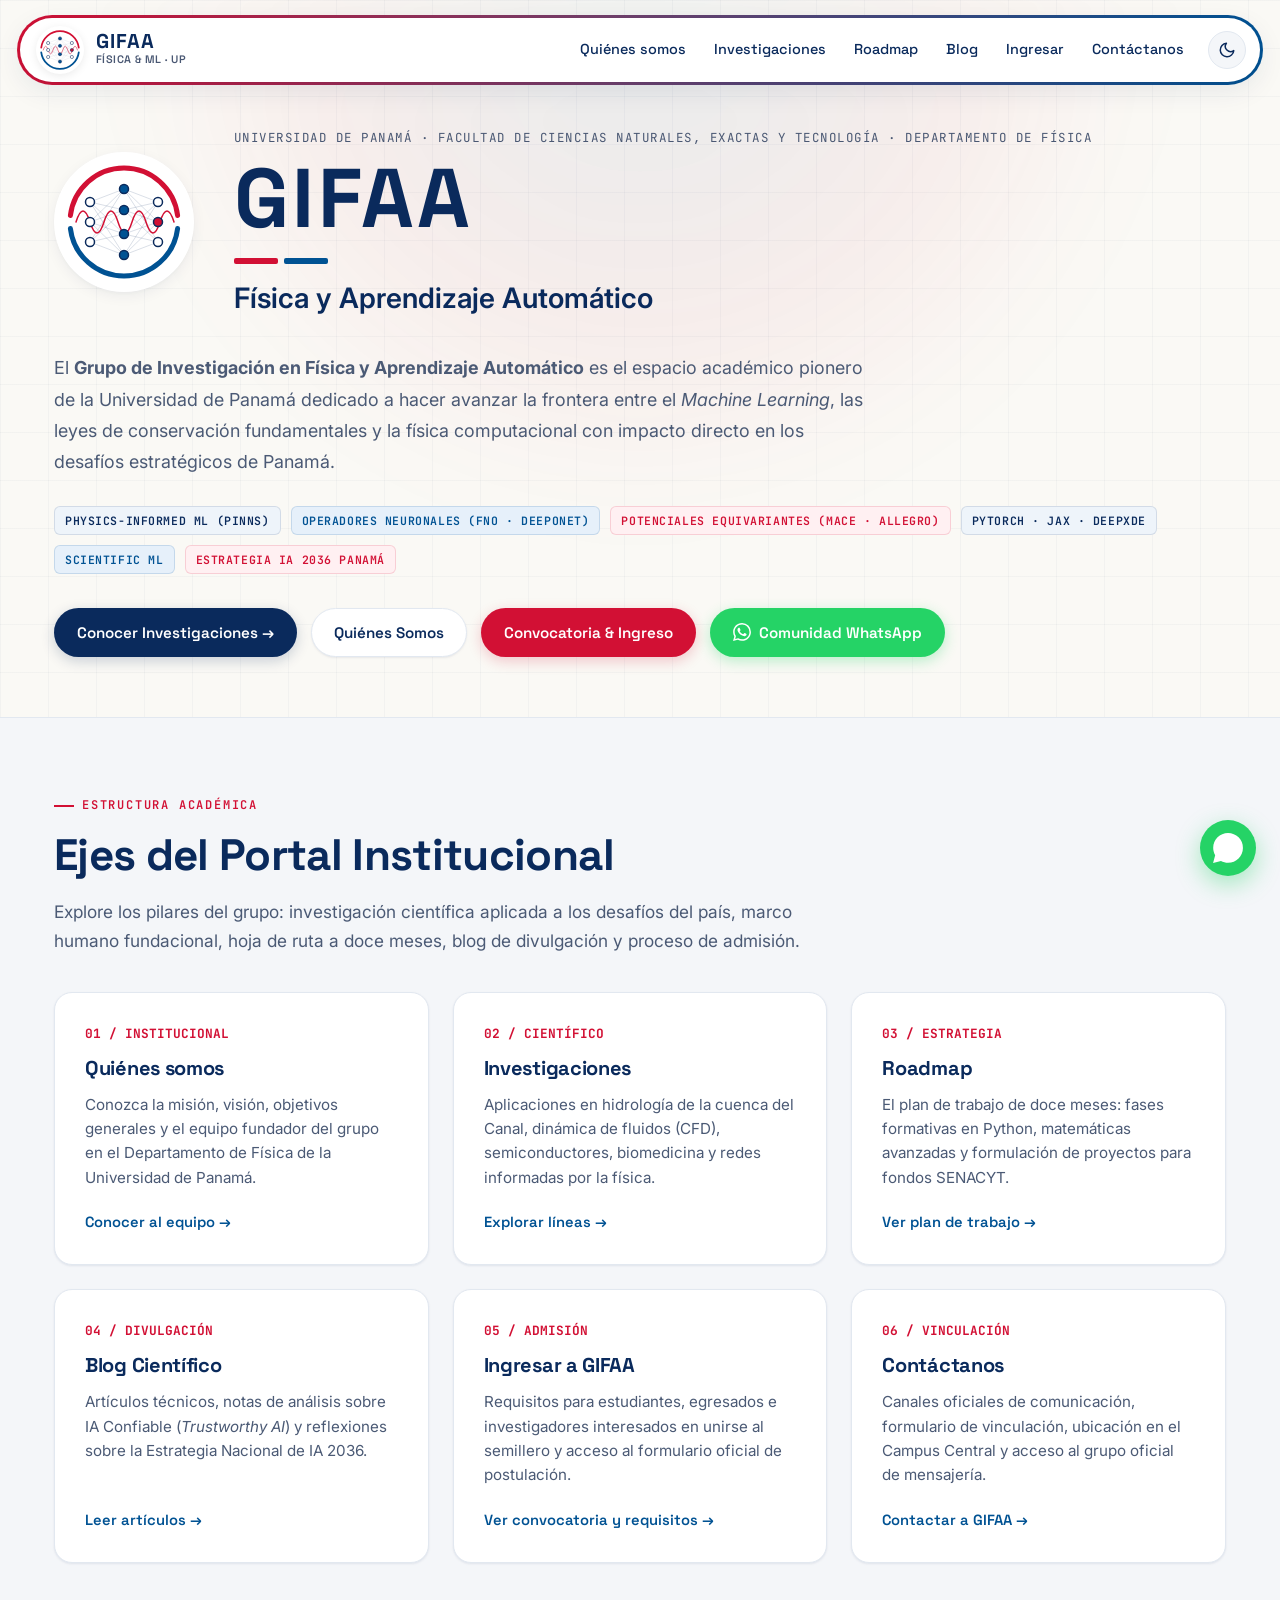
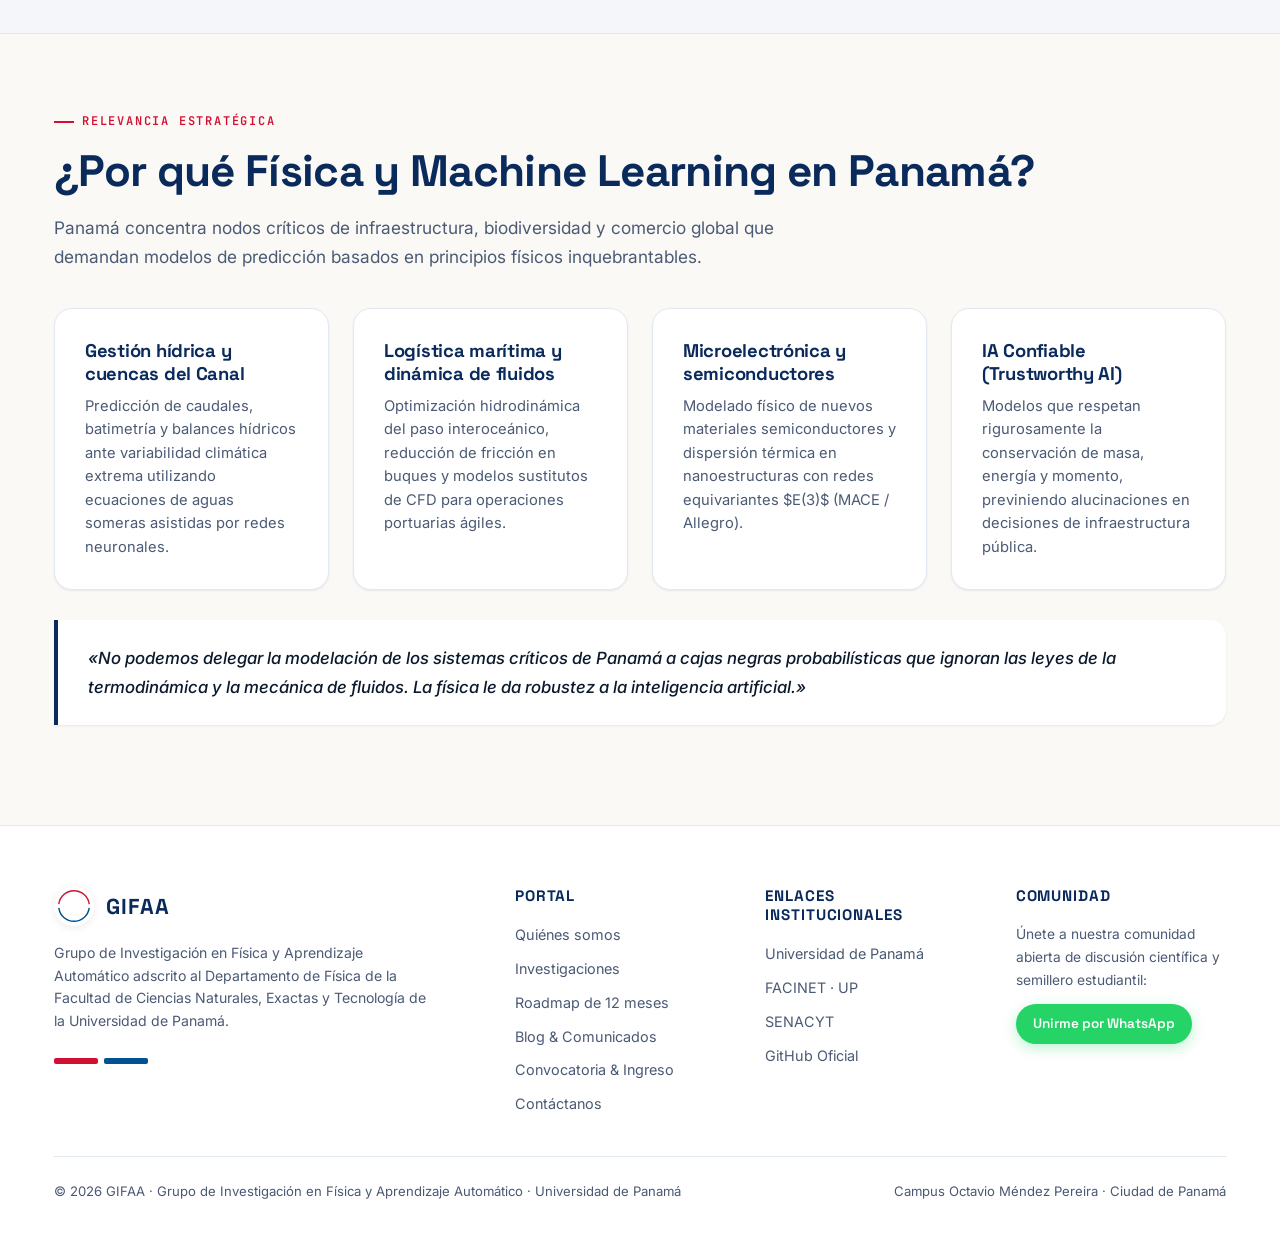
==== commit b865b197: "Modo noche, arreglo de blog y más" ====
--- a/index.html
+++ b/index.html
@@ -4,7 +4,7 @@
   <meta charset="UTF-8">
   <meta name="viewport" content="width=device-width, initial-scale=1">
   <title>GIFAA — Grupo de Investigación en Física y Aprendizaje Automático | Universidad de Panamá</title>
-  <meta name="description" content="Grupo de Investigación en Física y Aprendizaje Automático (GIFAA) del Departamento de Física de la Universidad de Panamá. Desarrollando la frontera del Scientific Machine Learning y la física computacional.">
+  <meta name="description" content="Grupo de Investigación en Física y Aprendizaje Automático (GIFAA) del Departamento de Física de la Universidad de Panamá. Liderando la investigación en Scientific Machine Learning, física cuántica computacional y desafíos estratégicos nacionales.">
 
   <!-- Tipografía oficial Space Grotesk, Inter y JetBrains Mono -->
   <link rel="preconnect" href="https://fonts.googleapis.com">
@@ -13,7 +13,6 @@
 
   <link rel="stylesheet" href="css/main.css">
   <style>
-    /* Estilos específicos para la página de inicio */
     .hero-container {
       padding: 40px 0 60px;
     }
@@ -27,6 +26,10 @@
       width: 140px;
       height: 140px;
       flex-shrink: 0;
+      border-radius: 50%;
+      background: var(--bg-surface);
+      padding: 10px;
+      box-shadow: var(--shadow-md);
     }
     .hero-isotipo-large svg {
       width: 100%;
@@ -38,7 +41,7 @@
     }
     .hero-affiliation {
       font-family: var(--font-mono);
-      font-size: 0.76rem;
+      font-size: 0.78rem;
       letter-spacing: 0.12em;
       text-transform: uppercase;
       color: var(--slate);
@@ -49,7 +52,7 @@
       line-height: 1;
       letter-spacing: 0.04em;
       color: var(--navy);
-      margin-bottom: 12px;
+      margin-bottom: 8px;
     }
     .hero-subtitle {
       font-size: clamp(1.25rem, 2.2vw, 1.85rem);
@@ -60,9 +63,9 @@
     .hero-tagline {
       font-size: 1.12rem;
       color: var(--text-muted);
-      max-width: 800px;
-      line-height: 1.7;
-      margin: 20px 0 30px;
+      max-width: 820px;
+      line-height: 1.75;
+      margin: 20px 0 28px;
     }
     .hero-chips {
       display: flex;
@@ -78,15 +81,15 @@
     }
     .grid-pillars {
       display: grid;
-      grid-template-columns: repeat(auto-fit, minmax(270px, 1fr));
+      grid-template-columns: repeat(auto-fit, minmax(280px, 1fr));
       gap: 24px;
       margin-top: 36px;
     }
     .pillar-card {
-      background: #FFFFFF;
+      background: var(--bg-surface);
       border: 1px solid var(--border-subtle);
-      border-radius: 16px;
-      padding: 28px;
+      border-radius: 18px;
+      padding: 30px;
       box-shadow: var(--shadow-sm);
       transition: all 0.3s ease;
       display: flex;
@@ -110,38 +113,25 @@
     }
     .pillar-card p {
       color: var(--text-muted);
-      font-size: 0.94rem;
+      font-size: 0.95rem;
       line-height: 1.6;
-      margin-bottom: 18px;
+      margin-bottom: 20px;
       flex-grow: 1;
     }
     .pillar-link {
       font-family: var(--font-brand);
-      font-size: 0.9rem;
+      font-size: 0.92rem;
       font-weight: 600;
       color: var(--blue);
       text-decoration: none;
       display: inline-flex;
       align-items: center;
       gap: 6px;
-      transition: gap 0.2s;
+      transition: gap 0.2s, color 0.2s;
     }
     .pillar-link:hover {
       color: var(--crimson);
       gap: 10px;
-    }
-    .quote-box {
-      background: linear-gradient(135deg, var(--navy-light) 0%, #FFFFFF 100%);
-      border-left: 4px solid var(--navy);
-      padding: 26px 32px;
-      border-radius: 0 16px 16px 0;
-      margin: 40px 0;
-    }
-    .quote-box p {
-      font-size: 1.05rem;
-      color: var(--navy);
-      font-weight: 500;
-      line-height: 1.7;
     }
     @media (max-width: 768px) {
       .hero-brand-wrap {
@@ -166,7 +156,7 @@
       <!-- Marca con Isotipo a la izquierda -->
       <a href="index.html" class="nav-brand" title="GIFAA — Inicio">
         <div class="nav-isotipo">
-          <!-- Isotipo oficial SVG -->
+          <!-- Isotipo oficial SVG puro de logotipo.html -->
           <svg viewBox="0 0 240 240" fill="none" xmlns="http://www.w3.org/2000/svg" role="img" aria-label="Isotipo GIFAA">
             <path d="M12.8 106.8 A108 108 0 0 1 227.2 106.8" stroke="#D21034" stroke-width="10" stroke-linecap="round"/>
             <path d="M12.8 133.2 A108 108 0 0 0 227.2 133.2" stroke="#005293" stroke-width="10" stroke-linecap="round"/>
@@ -192,24 +182,26 @@
         </div>
       </a>
 
-      <!-- Menú Desktop -->
-      <nav aria-label="Menú principal">
-        <ul class="nav-menu">
-          <li class="nav-item"><a href="quienes-somos.html" class="nav-link">Quiénes somos</a></li>
-          <li class="nav-item"><a href="investigaciones.html" class="nav-link">Investigaciones</a></li>
-          <li class="nav-item"><a href="roadmap.html" class="nav-link">Roadmap</a></li>
-          <li class="nav-item"><a href="blog.html" class="nav-link">Blog</a></li>
-          <li class="nav-item"><a href="contactanos.html" class="nav-link">Contáctanos</a></li>
-          <li class="nav-item">
-            <a href="ingresar.html" class="nav-btn-ingresar">
-              <svg viewBox="0 0 24 24" aria-hidden="true"><path d="M12 2C6.48 2 2 6.48 2 12s4.48 10 10 10 10-4.48 10-10S17.52 2 12 2zm0 3c1.66 0 3 1.34 3 3s-1.34 3-3 3-3-1.34-3-3 1.34-3 3-3zm0 14.2c-2.5 0-4.71-1.28-6-3.22.03-1.99 4-3.08 6-3.08 1.99 0 5.97 1.09 6 3.08-1.29 1.94-3.5 3.22-6 3.22z"/></svg>
-              Ingresar
-            </a>
-          </li>
-        </ul>
-      </nav>
-
-      <!-- Botón menú móvil -->
+      <!-- Menú Desktop con orden acordado -->
+      <div class="nav-menu-wrap">
+        <nav aria-label="Menú principal">
+          <ul class="nav-menu">
+            <li class="nav-item"><a href="quienes-somos.html" class="nav-link">Quiénes somos</a></li>
+            <li class="nav-item"><a href="investigaciones.html" class="nav-link">Investigaciones</a></li>
+            <li class="nav-item"><a href="roadmap.html" class="nav-link">Roadmap</a></li>
+            <li class="nav-item"><a href="blog.html" class="nav-link">Blog</a></li>
+            <li class="nav-item"><a href="ingresar.html" class="nav-link">Ingresar</a></li>
+            <li class="nav-item"><a href="contactanos.html" class="nav-link">Contáctanos</a></li>
+          </ul>
+        </nav>
+
+        <!-- Selector de Tema Claro / Oscuro -->
+        <button class="theme-toggle-btn" id="themeToggle" aria-label="Cambiar tema">
+          <svg viewBox="0 0 24 24" width="18" height="18" fill="none" stroke="currentColor" stroke-width="2"><path d="M21 12.79A9 9 0 1 1 11.21 3 7 7 0 0 0 21 12.79z"/></svg>
+        </button>
+      </div>
+
+      <!-- Botón móvil -->
       <button class="nav-toggle" id="navToggle" aria-label="Abrir menú" aria-expanded="false">
         <span></span>
         <span></span>
@@ -223,15 +215,21 @@
           <li><a href="investigaciones.html" class="mobile-nav-link">Investigaciones</a></li>
           <li><a href="roadmap.html" class="mobile-nav-link">Roadmap</a></li>
           <li><a href="blog.html" class="mobile-nav-link">Blog</a></li>
+          <li><a href="ingresar.html" class="mobile-nav-link">Ingresar</a></li>
           <li><a href="contactanos.html" class="mobile-nav-link">Contáctanos</a></li>
-          <li><a href="ingresar.html" class="mobile-nav-link" style="color:var(--crimson); font-weight:700;">Ingresar al Portal</a></li>
         </ul>
+        <div class="mobile-nav-footer">
+          <span style="font-size:0.85rem; color:var(--text-muted);">Tema visual</span>
+          <button class="theme-toggle-btn" aria-label="Cambiar tema">
+            <svg viewBox="0 0 24 24" width="18" height="18" fill="none" stroke="currentColor" stroke-width="2"><path d="M21 12.79A9 9 0 1 1 11.21 3 7 7 0 0 0 21 12.79z"/></svg>
+          </button>
+        </div>
       </div>
     </div>
   </header>
 
   <!-- ==========================================================================
-       HERO PRINCIPAL CON IDENTIDAD DE MARCA OFICIAL
+       HERO PRINCIPAL (IDENTIDAD OFICIAL DE MARCA)
        ========================================================================== -->
   <main>
     <section class="hero-container">
@@ -269,7 +267,7 @@
         </div>
 
         <p class="hero-tagline">
-          El <strong>Grupo de Investigación en Física y Aprendizaje Automático</strong> es el espacio académico pionero de la Universidad de Panamá dedicado a hacer avanzar la frontera entre el <em>Machine Learning</em>, las leyes de conservación fundamentales y la física computacional con impacto en los desafíos estratégicos de Panamá.
+          El <strong>Grupo de Investigación en Física y Aprendizaje Automático</strong> es el espacio académico pionero de la Universidad de Panamá dedicado a hacer avanzar la frontera entre el <em>Machine Learning</em>, las leyes de conservación fundamentales y la física computacional con impacto directo en los desafíos estratégicos de Panamá.
         </p>
 
         <div class="hero-chips">
@@ -284,25 +282,26 @@
         <div class="hero-actions">
           <a href="investigaciones.html" class="btn btn-primary">Conocer Investigaciones →</a>
           <a href="quienes-somos.html" class="btn btn-secondary">Quiénes Somos</a>
+          <a href="ingresar.html" class="btn btn-crimson">Convocatoria &amp; Ingreso</a>
           <a href="https://chat.whatsapp.com/LD94SDzFLci3YfK7MPCtoe" target="_blank" rel="noopener noreferrer" class="btn btn-whatsapp">
             <svg viewBox="0 0 24 24" width="18" height="18" fill="currentColor"><path d="M17.472 14.382c-.297-.149-1.758-.867-2.03-.967-.273-.099-.471-.148-.67.15-.197.297-.767.966-.94 1.164-.173.199-.347.223-.644.075-.297-.15-1.255-.463-2.39-1.475-.883-.788-1.48-1.761-1.653-2.059-.173-.297-.018-.458.13-.606.134-.133.298-.347.446-.52.149-.174.198-.298.298-.497.099-.198.05-.371-.025-.52-.075-.149-.669-1.612-.916-2.207-.242-.579-.487-.5-.669-.51l-.57-.01c-.198 0-.52.074-.792.372-.272.297-1.04 1.016-1.04 2.479 0 1.462 1.065 2.875 1.213 3.074.149.198 2.096 3.2 5.077 4.487.709.306 1.262.489 1.694.625.712.227 1.36.195 1.872.118.571-.085 1.758-.719 2.006-1.413.248-.694.248-1.289.173-1.413-.074-.124-.272-.198-.57-.347m-5.421 7.403h-.004a9.87 9.87 0 01-5.031-1.378l-.361-.214-3.741.982.998-3.648-.235-.374a9.86 9.86 0 01-1.51-5.26c.001-5.45 4.436-9.884 9.888-9.884 2.64 0 5.122 1.03 6.988 2.898a9.825 9.825 0 012.893 6.994c-.003 5.45-4.437 9.884-9.885 9.884m8.413-18.297A11.815 11.815 0 0012.05 0C5.495 0 .16 5.335.157 11.892c0 2.096.547 4.142 1.588 5.945L.057 24l6.305-1.654a11.882 11.882 0 005.683 1.448h.005c6.554 0 11.89-5.335 11.893-11.893a11.821 11.821 0 00-3.48-8.413Z"/></svg>
-            Comunidad de WhatsApp
+            Comunidad WhatsApp
           </a>
         </div>
       </div>
     </section>
 
     <!-- ==========================================================================
-       SECCIÓN DE ACCESO RÁPIDO A LAS SECCIONES REQUERIDAS
+       EJES ESTRATÉGICOS DEL PORTAL
        ========================================================================== -->
-    <section class="page-section" style="background: var(--bg-surface); border-top: 1px solid var(--border-subtle); border-bottom: 1px solid var(--border-subtle);">
+    <section class="page-section" style="background: var(--bg-subtle); border-top: 1px solid var(--border-subtle); border-bottom: 1px solid var(--border-subtle);">
       <div class="container">
         <div class="section-eyebrow">Estructura Académica</div>
         <h2 class="section-title">Ejes del Portal Institucional</h2>
-        <p class="section-lead">Explore los pilares del grupo: investigación científica aplicada a los desafíos del país, marco humano fundacional, hoja de ruta a doce meses y divulgación formal.</p>
+        <p class="section-lead">Explore los pilares del grupo: investigación científica aplicada a los desafíos del país, marco humano fundacional, hoja de ruta a doce meses, blog de divulgación y proceso de admisión.</p>
 
         <div class="grid-pillars">
-          <!-- Tarjeta 1: Quiénes somos -->
+          <!-- 01: Quiénes somos -->
           <article class="pillar-card">
             <span class="pillar-num">01 / INSTITUCIONAL</span>
             <h3>Quiénes somos</h3>
@@ -310,7 +309,7 @@
             <a href="quienes-somos.html" class="pillar-link">Conocer al equipo →</a>
           </article>
 
-          <!-- Tarjeta 2: Investigaciones -->
+          <!-- 02: Investigaciones -->
           <article class="pillar-card">
             <span class="pillar-num">02 / CIENTÍFICO</span>
             <h3>Investigaciones</h3>
@@ -318,7 +317,7 @@
             <a href="investigaciones.html" class="pillar-link">Explorar líneas →</a>
           </article>
 
-          <!-- Tarjeta 3: Roadmap -->
+          <!-- 03: Roadmap -->
           <article class="pillar-card">
             <span class="pillar-num">03 / ESTRATEGIA</span>
             <h3>Roadmap</h3>
@@ -326,7 +325,7 @@
             <a href="roadmap.html" class="pillar-link">Ver plan de trabajo →</a>
           </article>
 
-          <!-- Tarjeta 4: Blog -->
+          <!-- 04: Blog -->
           <article class="pillar-card">
             <span class="pillar-num">04 / DIVULGACIÓN</span>
             <h3>Blog Científico</h3>
@@ -334,187 +333,117 @@
             <a href="blog.html" class="pillar-link">Leer artículos →</a>
           </article>
 
-          <!-- Tarjeta 5: Contáctanos -->
-          <article class="pillar-card">
-            <span class="pillar-num">05 / VINCULACIÓN</span>
+          <!-- 05: Ingresar -->
+          <article class="pillar-card">
+            <span class="pillar-num">05 / ADMISIÓN</span>
+            <h3>Ingresar a GIFAA</h3>
+            <p>Requisitos para estudiantes, egresados e investigadores interesados en unirse al semillero y acceso al formulario oficial de postulación.</p>
+            <a href="ingresar.html" class="pillar-link">Ver convocatoria y requisitos →</a>
+          </article>
+
+          <!-- 06: Contáctanos -->
+          <article class="pillar-card">
+            <span class="pillar-num">06 / VINCULACIÓN</span>
             <h3>Contáctanos</h3>
             <p>Canales oficiales de comunicación, formulario de vinculación, ubicación en el Campus Central y acceso al grupo oficial de mensajería.</p>
             <a href="contactanos.html" class="pillar-link">Contactar a GIFAA →</a>
           </article>
-
-          <!-- Tarjeta 6: Ingresar -->
-          <article class="pillar-card">
-            <span class="pillar-num">06 / INTRANET</span>
-            <h3>Portal de Miembros</h3>
-            <p>Acceso autenticado para estudiantes miembros, investigadores y aspirantes que desean someter su solicitud formal según el reglamento UP.</p>
-            <a href="ingresar.html" class="pillar-link">Acceder al portal →</a>
-          </article>
         </div>
       </div>
     </section>
 
     <!-- ==========================================================================
-       SECCIÓN CONTEXTO PANAMÁ Y OPORTUNIDAD ESTRATÉGICA
+       ¿POR QUÉ PANAMÁ? — DESAFÍOS NACIONALES
        ========================================================================== -->
     <section class="page-section">
       <div class="container">
-        <div class="section-eyebrow">Contexto Estratégico</div>
-        <h2 class="section-title">¿Por qué Panamá y la Universidad de Panamá?</h2>
-        <p class="section-lead">
-          Panamá cuenta con un posicionamiento geoestratégico e institucional idóneo para desarrollar investigaciones en la intersección de la física y el aprendizaje automático, alineándose directamente con las políticas públicas de innovación científica e inteligencia artificial del país.
-        </p>
-
-        <div style="display: grid; grid-template-columns: repeat(auto-fit, minmax(320px, 1fr)); gap: 24px; margin-top: 24px;">
+        <div class="section-eyebrow">Relevancia Estratégica</div>
+        <h2 class="section-title">¿Por qué Física y Machine Learning en Panamá?</h2>
+        <p class="section-lead">Panamá concentra nodos críticos de infraestructura, biodiversidad y comercio global que demandan modelos de predicción basados en principios físicos inquebrantables.</p>
+
+        <div style="display: grid; grid-template-columns: repeat(auto-fit, minmax(260px, 1fr)); gap: 24px; margin-top: 30px;">
           <div class="card-formal">
-            <div style="display:flex; justify-content:space-between; align-items:center; margin-bottom:12px;">
-              <span class="badge badge-crimson">01 · Hidrología &amp; Clima</span>
-              <span style="font-family:var(--font-mono); font-size:0.75rem; color:var(--slate);">Canal de Panamá</span>
-            </div>
-            <h3 style="font-size:1.2rem; margin-bottom:10px;">Gestión hídrica y cuencas hidrográficas</h3>
-            <p style="font-size:0.92rem; color:var(--text-muted); line-height:1.6;">
-              La operatividad del Canal de Panamá depende críticamente de la disponibilidad de agua. Las Ecuaciones de Aguas Someras (<em>Shallow Water Equations</em>) pueden simularse en tiempo real mediante <strong>operadores neuronales (FNO y DeepONet)</strong>, acelerando miles de veces las simulaciones tradicionales para predecir niveles de embalses y escorrentía.
-            </p>
-          </div>
-
+            <h3 style="font-size: 1.15rem; margin-bottom: 10px;">Gestión hídrica y cuencas del Canal</h3>
+            <p style="color: var(--text-muted); font-size: 0.92rem; line-height: 1.6;">Predicción de caudales, batimetría y balances hídricos ante variabilidad climática extrema utilizando ecuaciones de aguas someras asistidas por redes neuronales.</p>
+          </div>
           <div class="card-formal">
-            <div style="display:flex; justify-content:space-between; align-items:center; margin-bottom:12px;">
-              <span class="badge badge-blue">02 · Dinámica de Fluidos</span>
-              <span style="font-family:var(--font-mono); font-size:0.75rem; color:var(--slate);">Logística Marítima</span>
-            </div>
-            <h3 style="font-size:1.2rem; margin-bottom:10px;">Ingeniería marítima y dinámica de fluidos (CFD)</h3>
-            <p style="font-size:0.92rem; color:var(--text-muted); line-height:1.6;">
-              La optimización hidrodinámica del tránsito de buques, el flujo en esclusas y la dispersión costera pueden modelarse con <strong>PINNs</strong> en articulación con centros como el <strong>CITEC</strong> del Canal de Panamá, logrando alta fidelidad física a un costo computacional viable.
-            </p>
-          </div>
-
+            <h3 style="font-size: 1.15rem; margin-bottom: 10px;">Logística marítima y dinámica de fluidos</h3>
+            <p style="color: var(--text-muted); font-size: 0.92rem; line-height: 1.6;">Optimización hidrodinámica del paso interoceánico, reducción de fricción en buques y modelos sustitutos de CFD para operaciones portuarias ágiles.</p>
+          </div>
           <div class="card-formal">
-            <div style="display:flex; justify-content:space-between; align-items:center; margin-bottom:12px;">
-              <span class="badge badge-navy">03 · Semiconductores</span>
-              <span style="font-family:var(--font-mono); font-size:0.75rem; color:var(--slate);">Materiales Avanzados</span>
-            </div>
-            <h3 style="font-size:1.2rem; margin-bottom:10px;">Microelectrónica y simulación cuántica</h3>
-            <p style="font-size:0.92rem; color:var(--text-muted); line-height:1.6;">
-              Dentro del impulso nacional a la cadena de semiconductores, el uso de <strong>potenciales interatómicos equivariantes (MACE y Allegro)</strong> permite modelar la dinámica atómica y disipación térmica con precisión cuántica a una fracción del costo de la teoría DFT.
-            </p>
+            <h3 style="font-size: 1.15rem; margin-bottom: 10px;">Microelectrónica y semiconductores</h3>
+            <p style="color: var(--text-muted); font-size: 0.92rem; line-height: 1.6;">Modelado físico de nuevos materiales semiconductores y dispersión térmica en nanoestructuras con redes equivariantes $E(3)$ (MACE / Allegro).</p>
+          </div>
+          <div class="card-formal">
+            <h3 style="font-size: 1.15rem; margin-bottom: 10px;">IA Confiable (Trustworthy AI)</h3>
+            <p style="color: var(--text-muted); font-size: 0.92rem; line-height: 1.6;">Modelos que respetan rigurosamente la conservación de masa, energía y momento, previniendo alucinaciones en decisiones de infraestructura pública.</p>
           </div>
         </div>
 
         <div class="quote-box">
           <p>
-            «La integración de leyes de conservación físicas en modelos de aprendizaje profundo resuelve el problema de la opacidad (<em>cajas negras</em>), garantizando una <strong>IA Confiable y Explicable</strong> que cumple intrínsecamente con las directrices de la Estrategia Nacional de IA (IA 2036).»
+            <em>«No podemos delegar la modelación de los sistemas críticos de Panamá a cajas negras probabilísticas que ignoran las leyes de la termodinámica y la mecánica de fluidos. La física le da robustez a la inteligencia artificial.»</em>
           </p>
-        </div>
-      </div>
-    </section>
-
-    <!-- ==========================================================================
-       CONVOCATORIA Y REQUISITOS
-       ========================================================================== -->
-    <section class="page-section" style="background: var(--bg-surface); border-top: 1px solid var(--border-subtle);">
-      <div class="container">
-        <div style="max-width: 800px; margin: 0 auto; text-align: center;">
-          <div class="section-eyebrow" style="justify-content:center;">Convocatoria Abierta</div>
-          <h2 class="section-title">Únete al Grupo de Investigación</h2>
-          <p class="section-lead" style="margin-left:auto; margin-right:auto;">
-            El grupo está en su etapa fundacional. Buscamos estudiantes comprometidos de la Licenciatura en Física y carreras afines con bases en cálculo, álgebra lineal y programación que deseen formarse en la vanguardia científica.
-          </p>
-          <div style="display: flex; justify-content: center; gap: 14px; flex-wrap: wrap; margin-top: 20px;">
-            <a href="quienes-somos.html#requisitos" class="btn btn-primary">Ver Requisitos de Admisión →</a>
-            <a href="contactanos.html" class="btn btn-secondary">Escribir una Solicitud</a>
-          </div>
         </div>
       </div>
     </section>
   </main>
 
   <!-- ==========================================================================
-       FOOTER FORMAL INSTITUCIONAL
+       FOOTER INSTITUCIONAL
        ========================================================================== -->
   <footer class="site-footer">
     <div class="container">
       <div class="footer-grid">
         <div class="footer-brand-col">
           <a href="index.html" class="footer-brand">
-            <div class="nav-isotipo" style="width:40px; height:40px;">
-              <svg viewBox="0 0 240 240" fill="none" xmlns="http://www.w3.org/2000/svg">
-                <path d="M12.8 106.8 A108 108 0 0 1 227.2 106.8" stroke="#D21034" stroke-width="10" stroke-linecap="round"/>
-                <path d="M12.8 133.2 A108 108 0 0 0 227.2 133.2" stroke="#005293" stroke-width="10" stroke-linecap="round"/>
-                <path d="M52 80L120 54M52 80L120 96M52 80L120 144M52 80L120 186M52 120L120 54M52 120L120 96M52 120L120 144M52 120L120 186M52 160L120 54M52 160L120 96M52 160L120 144M52 160L120 186M120 54L188 80M120 54L188 120M120 54L188 160M120 96L188 80M120 96L188 120M120 96L188 160M120 144L188 80M120 144L188 120M120 144L188 160M120 186L188 80M120 186L188 120M120 186L188 160" stroke="#0A2A5C" stroke-width="1" opacity="0.3"/>
-                <path d="M24 120 Q38 76 52 120 T80 120 T108 120 T136 120 T164 120 T192 120 T220 120" stroke="#D21034" stroke-width="3" stroke-linecap="round"/>
-                <g stroke="#0A2A5C" stroke-width="3">
-                  <circle cx="52" cy="80" r="9" fill="#FFFFFF"/>
-                  <circle cx="52" cy="120" r="9" fill="#FFFFFF"/>
-                  <circle cx="52" cy="160" r="9" fill="#FFFFFF"/>
-                  <circle cx="120" cy="54" r="9" fill="#005293"/>
-                  <circle cx="120" cy="96" r="9" fill="#005293"/>
-                  <circle cx="120" cy="144" r="9" fill="#005293"/>
-                  <circle cx="120" cy="186" r="9" fill="#005293"/>
-                  <circle cx="188" cy="80" r="9" fill="#FFFFFF"/>
-                  <circle cx="188" cy="120" r="9" fill="#D21034"/>
-                  <circle cx="188" cy="160" r="9" fill="#FFFFFF"/>
-                </g>
-              </svg>
+            <div class="nav-isotipo" style="width: 40px; height: 40px;">
+              <svg viewBox="0 0 240 240" fill="none"><path d="M12.8 106.8 A108 108 0 0 1 227.2 106.8" stroke="#D21034" stroke-width="10"/><path d="M12.8 133.2 A108 108 0 0 0 227.2 133.2" stroke="#005293" stroke-width="10"/></svg>
             </div>
             <span class="footer-brand-title">GIFAA</span>
           </a>
-          <p class="footer-desc">
-            Grupo de Investigación en Física y Aprendizaje Automático. Adscrito al Departamento de Física, Facultad de Ciencias Naturales, Exactas y Tecnología de la Universidad de Panamá.
-          </p>
-          <div class="brand-bars">
-            <span class="bar-red"></span>
-            <span class="bar-blue"></span>
-          </div>
-        </div>
-
+          <p class="footer-desc">Grupo de Investigación en Física y Aprendizaje Automático adscrito al Departamento de Física de la Facultad de Ciencias Naturales, Exactas y Tecnología de la Universidad de Panamá.</p>
+          <div class="brand-bars"><span class="bar-red"></span><span class="bar-blue"></span></div>
+        </div>
         <div class="footer-col">
-          <h4>Navegación</h4>
+          <h4>Portal</h4>
           <ul class="footer-links">
-            <li><a href="index.html">Inicio</a></li>
             <li><a href="quienes-somos.html">Quiénes somos</a></li>
             <li><a href="investigaciones.html">Investigaciones</a></li>
-            <li><a href="roadmap.html">Roadmap</a></li>
-            <li><a href="blog.html">Blog</a></li>
+            <li><a href="roadmap.html">Roadmap de 12 meses</a></li>
+            <li><a href="blog.html">Blog &amp; Comunicados</a></li>
+            <li><a href="ingresar.html">Convocatoria &amp; Ingreso</a></li>
             <li><a href="contactanos.html">Contáctanos</a></li>
-            <li><a href="ingresar.html">Ingresar</a></li>
           </ul>
         </div>
-
         <div class="footer-col">
-          <h4>Investigación</h4>
+          <h4>Enlaces Institucionales</h4>
           <ul class="footer-links">
-            <li><a href="investigaciones.html#pinns">Physics-Informed ML</a></li>
-            <li><a href="investigaciones.html#fno">Operadores Neuronales</a></li>
-            <li><a href="investigaciones.html#mace">Grafos Equivariantes</a></li>
-            <li><a href="investigaciones.html#hidrologia">Cuenca del Canal</a></li>
-            <li><a href="investigaciones.html#politicas">Políticas Públicas IA</a></li>
+            <li><a href="https://up.ac.pa" target="_blank" rel="noopener">Universidad de Panamá</a></li>
+            <li><a href="https://facinet.up.ac.pa" target="_blank" rel="noopener">FACINET · UP</a></li>
+            <li><a href="https://senacyt.gob.pa" target="_blank" rel="noopener">SENACYT</a></li>
+            <li><a href="https://github.com/gifaaup" target="_blank" rel="noopener">GitHub Oficial</a></li>
           </ul>
         </div>
-
         <div class="footer-col">
-          <h4>Institucional</h4>
-          <ul class="footer-links">
-            <li><a href="https://www.up.ac.pa" target="_blank" rel="noopener">Universidad de Panamá</a></li>
-            <li><a href="https://facenat.up.ac.pa" target="_blank" rel="noopener">FACENAT</a></li>
-            <li><a href="quienes-somos.html#reglamento">Reglamento C.I.6-19</a></li>
-            <li><a href="https://chat.whatsapp.com/LD94SDzFLci3YfK7MPCtoe" target="_blank" rel="noopener">Comunidad WhatsApp</a></li>
-          </ul>
+          <h4>Comunidad</h4>
+          <p style="font-size:0.86rem; color:var(--text-muted); margin-bottom:12px;">Únete a nuestra comunidad abierta de discusión científica y semillero estudiantil:</p>
+          <a href="https://chat.whatsapp.com/LD94SDzFLci3YfK7MPCtoe" target="_blank" rel="noopener noreferrer" class="btn btn-whatsapp" style="font-size:0.85rem; padding:8px 16px;">
+            Unirme por WhatsApp
+          </a>
         </div>
       </div>
 
       <div class="footer-bottom">
-        <div>
-          © 2026 GIFAA · Grupo de Investigación en Física y Aprendizaje Automático. Universidad de Panamá.
-        </div>
-        <div>
-          Campus Central Octavio Méndez Pereira · Ciudad de Panamá
-        </div>
+        <span>© 2026 GIFAA · Grupo de Investigación en Física y Aprendizaje Automático · Universidad de Panamá</span>
+        <span>Campus Octavio Méndez Pereira · Ciudad de Panamá</span>
       </div>
     </div>
   </footer>
 
   <!-- Botón flotante WhatsApp -->
-  <a href="https://chat.whatsapp.com/LD94SDzFLci3YfK7MPCtoe" target="_blank" rel="noopener noreferrer" class="wa-fab" aria-label="Unirse al grupo de WhatsApp">
-    <svg viewBox="0 0 24 24"><path d="M17.472 14.382c-.297-.149-1.758-.867-2.03-.967-.273-.099-.471-.148-.67.15-.197.297-.767.966-.94 1.164-.173.199-.347.223-.644.075-.297-.15-1.255-.463-2.39-1.475-.883-.788-1.48-1.761-1.653-2.059-.173-.297-.018-.458.13-.606.134-.133.298-.347.446-.52.149-.174.198-.298.298-.497.099-.198.05-.371-.025-.52-.075-.149-.669-1.612-.916-2.207-.242-.579-.487-.5-.669-.51l-.57-.01c-.198 0-.52.074-.792.372-.272.297-1.04 1.016-1.04 2.479 0 1.462 1.065 2.875 1.213 3.074.149.198 2.096 3.2 5.077 4.487.709.306 1.262.489 1.694.625.712.227 1.36.195 1.872.118.571-.085 1.758-.719 2.006-1.413.248-.694.248-1.289.173-1.413-.074-.124-.272-.198-.57-.347m-5.421 7.403h-.004a9.87 9.87 0 01-5.031-1.378l-.361-.214-3.741.982.998-3.648-.235-.374a9.86 9.86 0 01-1.51-5.26c.001-5.45 4.436-9.884 9.888-9.884 2.64 0 5.122 1.03 6.988 2.898a9.825 9.825 0 012.893 6.994c-.003 5.45-4.437 9.884-9.885 9.884m8.413-18.297A11.815 11.815 0 0012.05 0C5.495 0 .16 5.335.157 11.892c0 2.096.547 4.142 1.588 5.945L.057 24l6.305-1.654a11.882 11.882 0 005.683 1.448h.005c6.554 0 11.89-5.335 11.893-11.893a11.821 11.821 0 00-3.48-8.413Z"/></svg>
+  <a href="https://chat.whatsapp.com/LD94SDzFLci3YfK7MPCtoe" target="_blank" rel="noopener noreferrer" class="wa-fab" aria-label="Comunidad de WhatsApp">
+    <svg viewBox="0 0 24 24"><path d="M.057 24l1.687-6.163c-1.041-1.804-1.588-3.849-1.587-5.946.003-6.556 5.338-11.891 11.893-11.891 3.181.001 6.167 1.24 8.413 3.488 2.245 2.248 3.481 5.236 3.48 8.414-.003 6.557-5.338 11.892-11.893 11.892-1.99-.001-3.951-.5-5.688-1.448L.057 24z"/></svg>
   </a>
 
   <script src="js/main.js"></script>
--- a/css/main.css
+++ b/css/main.css
@@ -1,7 +1,7 @@
 /* ==========================================================================
    GIFAA — Grupo de Investigación en Física y Aprendizaje Automático
    Universidad de Panamá · Facultad de Ciencias Naturales, Exactas y Tecnología
-   Hoja de Estilos Formal Institucional
+   Hoja de Estilos Formal Institucional con Soporte de Tema Dual
    ========================================================================== */
 
 :root {
@@ -13,12 +13,13 @@
   --navy-dark: #061B3B;
   --navy-light: #EEF4FA;
   --blue: #005293;
+  --blue-dark: #003B6B;
   --blue-light: #E6F0FA;
   --slate: #4A5873;
   --slate-light: #8E9BAE;
 
-  /* Neutros formales */
-  --bg-page: #FAFAF8;
+  /* Neutros formales - Modo Claro (Default) */
+  --bg-page: #FAF9F5;
   --bg-surface: #FFFFFF;
   --bg-subtle: #F4F6F9;
   --text-main: #0B192C;
@@ -44,6 +45,30 @@
   --font-brand: 'Space Grotesk', -apple-system, BlinkMacSystemFont, 'Segoe UI', Roboto, sans-serif;
   --font-body: 'Inter', -apple-system, BlinkMacSystemFont, 'Segoe UI', Roboto, sans-serif;
   --font-mono: 'JetBrains Mono', 'Fira Code', monospace;
+}
+
+/* ==========================================================================
+   TEMA OSCURO FORMAL
+   ========================================================================== */
+[data-theme="dark"] {
+  --bg-page: #070C16;
+  --bg-surface: #0E1626;
+  --bg-subtle: #141F36;
+  --text-main: #F1F5F9;
+  --text-muted: #94A3B8;
+  --text-subtle: #64748B;
+  --border-subtle: rgba(255, 255, 255, 0.1);
+  --border-focus: rgba(255, 255, 255, 0.22);
+  --navy: #F1F5F9;
+  --navy-dark: #FFFFFF;
+  --navy-light: #162440;
+  --blue-light: #0D264A;
+  --crimson-light: #331018;
+
+  --shadow-sm: 0 1px 3px rgba(0, 0, 0, 0.4);
+  --shadow-md: 0 4px 14px rgba(0, 0, 0, 0.5);
+  --shadow-lg: 0 10px 30px rgba(0, 0, 0, 0.6);
+  --shadow-hover: 0 16px 36px rgba(0, 0, 0, 0.75);
 }
 
 *, *::before, *::after {
@@ -69,19 +94,26 @@
   min-height: 100vh;
   display: flex;
   flex-direction: column;
-}
-
-/* Patrón sutil de fondo formal de cuadrícula científica */
+  transition: background-color 0.3s ease, color 0.3s ease;
+}
+
+/* Patrón sutil de fondo de cuadrícula científica */
 body::before {
   content: "";
   position: fixed;
   inset: 0;
   z-index: -2;
   background-image:
-    linear-gradient(rgba(10, 42, 92, 0.025) 1px, transparent 1px),
-    linear-gradient(90deg, rgba(10, 42, 92, 0.025) 1px, transparent 1px);
+    linear-gradient(rgba(10, 42, 92, 0.03) 1px, transparent 1px),
+    linear-gradient(90deg, rgba(10, 42, 92, 0.03) 1px, transparent 1px);
   background-size: 48px 48px;
   pointer-events: none;
+}
+
+[data-theme="dark"] body::before {
+  background-image:
+    linear-gradient(rgba(255, 255, 255, 0.02) 1px, transparent 1px),
+    linear-gradient(90deg, rgba(255, 255, 255, 0.02) 1px, transparent 1px);
 }
 
 body::after {
@@ -93,7 +125,7 @@
   width: 1000px;
   height: 500px;
   z-index: -1;
-  background: radial-gradient(circle at 50% 0%, rgba(0, 82, 147, 0.06), rgba(210, 16, 52, 0.04) 50%, transparent 70%);
+  background: radial-gradient(circle at 50% 0%, rgba(0, 82, 147, 0.08), rgba(210, 16, 52, 0.05) 50%, transparent 70%);
   filter: blur(60px);
   pointer-events: none;
 }
@@ -107,18 +139,20 @@
 }
 
 .container-narrow {
-  max-width: 920px;
+  max-width: 900px;
+  margin: 0 auto;
+  padding: 0 24px;
 }
 
 /* ==========================================================================
-   BARRA SUPERIOR DE NAVEGACIÓN (Basada en new-brand-start.png)
+   BARRA SUPERIOR DE NAVEGACIÓN (Pill Navbar según new-brand-start.png)
    ========================================================================== */
 .site-header {
   position: sticky;
-  top: 20px;
+  top: 18px;
   z-index: 1000;
   width: 100%;
-  padding: 0 24px;
+  padding: 0 20px;
   margin-bottom: 24px;
 }
 
@@ -126,20 +160,25 @@
   max-width: 1260px;
   margin: 0 auto;
   position: relative;
-  background: #FFFFFF;
+  background: var(--bg-surface);
   border-radius: 9999px;
   padding: 6px 14px 6px 14px;
   display: flex;
   align-items: center;
   justify-content: space-between;
   box-shadow: 0 8px 28px rgba(10, 42, 92, 0.09), 0 1px 3px rgba(0, 0, 0, 0.04);
-}
-
-/* Borde continuo con gradiente (rojo a azul) exactamente como en new-brand-start.png */
+  transition: background-color 0.3s ease, box-shadow 0.3s ease;
+}
+
+[data-theme="dark"] .nav-pill-wrapper {
+  box-shadow: 0 10px 32px rgba(0, 0, 0, 0.5), 0 1px 3px rgba(255, 255, 255, 0.05);
+}
+
+/* Borde exterior con gradiente continuo (rojo a púrpura a azul) */
 .nav-pill-wrapper::before {
   content: "";
   position: absolute;
-  inset: -3.5px;
+  inset: -3px;
   border-radius: 9999px;
   background: linear-gradient(90deg, #D21034 0%, #71406C 48%, #005293 100%);
   z-index: -1;
@@ -161,14 +200,16 @@
 }
 
 .nav-isotipo {
-  width: 52px;
-  height: 52px;
+  width: 48px;
+  height: 48px;
   flex-shrink: 0;
   display: flex;
   align-items: center;
   justify-content: center;
   border-radius: 50%;
   background: #FFFFFF;
+  padding: 3px;
+  box-shadow: 0 2px 8px rgba(0, 0, 0, 0.08);
 }
 
 .nav-isotipo svg {
@@ -200,12 +241,18 @@
   text-transform: uppercase;
 }
 
-/* Menú de enlaces */
+/* Menú de enlaces de escritorio */
+.nav-menu-wrap {
+  display: flex;
+  align-items: center;
+  gap: 12px;
+}
+
 .nav-menu {
   display: flex;
   align-items: center;
   list-style: none;
-  gap: 8px;
+  gap: 4px;
 }
 
 .nav-item {
@@ -216,69 +263,80 @@
   display: inline-flex;
   align-items: center;
   font-family: var(--font-brand);
-  font-size: 0.92rem;
+  font-size: 0.9rem;
   font-weight: 500;
   color: var(--navy);
   text-decoration: none;
-  padding: 8px 14px;
+  padding: 8px 12px;
   border-radius: 9999px;
-  transition: all 0.25s ease;
+  transition: all 0.2s ease;
+  white-space: nowrap;
 }
 
 .nav-link:hover {
   color: var(--crimson);
-  background: rgba(210, 16, 52, 0.06);
+  background: rgba(210, 16, 52, 0.08);
 }
 
 .nav-link.active {
-  color: var(--navy);
+  color: var(--crimson);
   background: var(--navy-light);
-  font-weight: 600;
-}
-
-/* Botón especial Ingresar */
-.nav-btn-ingresar {
+  font-weight: 700;
+}
+
+[data-theme="dark"] .nav-link.active {
+  color: #FFFFFF;
+  background: var(--navy-light);
+}
+
+/* Botón Conmutador de Tema (Sol/Luna) */
+.theme-toggle-btn {
+  background: var(--bg-subtle);
+  border: 1px solid var(--border-subtle);
+  color: var(--navy);
+  width: 38px;
+  height: 38px;
+  border-radius: 50%;
+  cursor: pointer;
   display: inline-flex;
   align-items: center;
-  gap: 8px;
-  font-family: var(--font-brand);
-  font-size: 0.9rem;
-  font-weight: 600;
-  color: #FFFFFF !important;
-  background: var(--grad-navy);
-  padding: 8px 18px;
-  border-radius: 9999px;
-  text-decoration: none;
-  box-shadow: 0 4px 12px rgba(10, 42, 92, 0.25);
+  justify-content: center;
   transition: all 0.25s ease;
-  margin-left: 4px;
-}
-
-.nav-btn-ingresar:hover {
-  background: linear-gradient(135deg, #D21034 0%, #005293 100%);
-  transform: translateY(-1px);
-  box-shadow: 0 6px 16px rgba(210, 16, 52, 0.3);
-}
-
-.nav-btn-ingresar svg {
-  width: 15px;
-  height: 15px;
-  fill: currentColor;
-}
-
-/* Toggle móvil (Hamburguesa) */
+  padding: 0;
+  flex-shrink: 0;
+}
+
+.theme-toggle-btn:hover {
+  background: var(--navy-light);
+  color: var(--crimson);
+  transform: rotate(15deg);
+}
+
+.theme-label-sr {
+  position: absolute;
+  width: 1px;
+  height: 1px;
+  padding: 0;
+  margin: -1px;
+  overflow: hidden;
+  clip: rect(0, 0, 0, 0);
+  border: 0;
+}
+
+/* Botón Hamburguesa Móvil */
 .nav-toggle {
   display: none;
   background: none;
   border: none;
-  width: 44px;
-  height: 44px;
+  width: 42px;
+  height: 42px;
   border-radius: 50%;
   cursor: pointer;
   align-items: center;
   justify-content: center;
   color: var(--navy);
   transition: background 0.2s ease;
+  padding: 0;
 }
 
 .nav-toggle:hover {
@@ -292,26 +350,38 @@
   background-color: var(--navy);
   margin: 5px 0;
   transition: all 0.3s ease;
-}
-
-/* Drawer móvil */
+  border-radius: 2px;
+}
+
+.nav-toggle.is-active span:nth-child(1) {
+  transform: translateY(7px) rotate(45deg);
+}
+
+.nav-toggle.is-active span:nth-child(2) {
+  opacity: 0;
+}
+
+.nav-toggle.is-active span:nth-child(3) {
+  transform: translateY(-7px) rotate(-45deg);
+}
+
+/* Menú Móvil Desplegable */
 .mobile-nav {
   display: none;
   position: absolute;
-  top: calc(100% + 10px);
+  top: calc(100% + 12px);
   left: 0;
   right: 0;
-  background: #FFFFFF;
+  background: var(--bg-surface);
   border-radius: 24px;
   padding: 20px;
-  box-shadow: 0 16px 40px rgba(10, 42, 92, 0.15);
-  border: 2px solid transparent;
-  background-clip: padding-box;
-}
-
-.mobile-nav.open {
+  box-shadow: var(--shadow-lg);
+  border: 1px solid var(--border-subtle);
+}
+
+.mobile-nav.is-open {
   display: block;
-  animation: slideDown 0.3s ease forwards;
+  animation: slideDown 0.25s ease forwards;
 }
 
 .mobile-nav-list {
@@ -324,7 +394,7 @@
 .mobile-nav-link {
   display: block;
   font-family: var(--font-brand);
-  font-size: 1.05rem;
+  font-size: 1rem;
   font-weight: 500;
   color: var(--navy);
   text-decoration: none;
@@ -338,8 +408,17 @@
   color: var(--crimson);
 }
 
+.mobile-nav-footer {
+  margin-top: 14px;
+  padding-top: 14px;
+  border-top: 1px solid var(--border-subtle);
+  display: flex;
+  align-items: center;
+  justify-content: space-between;
+}
+
 @keyframes slideDown {
-  from { opacity: 0; transform: translateY(-10px); }
+  from { opacity: 0; transform: translateY(-8px); }
   to { opacity: 1; transform: translateY(0); }
 }
 
@@ -350,7 +429,7 @@
   font-family: var(--font-brand);
   color: var(--navy);
   font-weight: 700;
-  line-height: 1.2;
+  line-height: 1.25;
   letter-spacing: -0.015em;
 }
 
@@ -369,7 +448,7 @@
 
 .section-eyebrow::before {
   content: "";
-  width: 24px;
+  width: 20px;
   height: 2px;
   background: var(--crimson);
 }
@@ -381,9 +460,9 @@
 }
 
 .section-lead {
-  font-size: clamp(1rem, 1.4vw, 1.15rem);
+  font-size: clamp(1rem, 1.35vw, 1.15rem);
   color: var(--text-muted);
-  max-width: 720px;
+  max-width: 780px;
   line-height: 1.7;
   margin-bottom: 36px;
 }
@@ -410,17 +489,17 @@
 }
 
 /* ==========================================================================
-   COMPONENTES UI & TARJETAS FORMALES
+   COMPONENTES UI & TARJETAS
    ========================================================================== */
 .btn {
   display: inline-flex;
   align-items: center;
   justify-content: center;
-  gap: 10px;
+  gap: 8px;
   font-family: var(--font-brand);
   font-size: 0.95rem;
   font-weight: 600;
-  padding: 12px 24px;
+  padding: 11px 22px;
   border-radius: 9999px;
   text-decoration: none;
   transition: all 0.25s cubic-bezier(0.16, 1, 0.3, 1);
@@ -430,8 +509,13 @@
 
 .btn-primary {
   background: var(--navy);
-  color: #FFFFFF;
+  color: #FFFFFF !important;
   box-shadow: 0 4px 14px rgba(10, 42, 92, 0.2);
+}
+
+[data-theme="dark"] .btn-primary {
+  background: var(--blue);
+  color: #FFFFFF !important;
 }
 
 .btn-primary:hover {
@@ -441,7 +525,7 @@
 }
 
 .btn-secondary {
-  background: #FFFFFF;
+  background: var(--bg-surface);
   color: var(--navy);
   border-color: var(--border-subtle);
   box-shadow: var(--shadow-sm);
@@ -456,7 +540,7 @@
 
 .btn-crimson {
   background: var(--crimson);
-  color: #FFFFFF;
+  color: #FFFFFF !important;
   box-shadow: 0 4px 14px rgba(210, 16, 52, 0.22);
 }
 
@@ -468,7 +552,7 @@
 
 .btn-whatsapp {
   background: #25D366;
-  color: #FFFFFF;
+  color: #FFFFFF !important;
   font-weight: 600;
   box-shadow: 0 4px 14px rgba(37, 211, 102, 0.3);
 }
@@ -493,9 +577,13 @@
 }
 
 .card-formal:hover {
-  transform: translateY(-5px);
-  border-color: rgba(10, 42, 92, 0.2);
+  transform: translateY(-4px);
+  border-color: rgba(10, 42, 92, 0.25);
   box-shadow: var(--shadow-hover);
+}
+
+[data-theme="dark"] .card-formal:hover {
+  border-color: rgba(255, 255, 255, 0.25);
 }
 
 /* Badges / Etiquetas técnicas */
@@ -537,9 +625,320 @@
 
 .page-hero {
   padding: 50px 0 60px;
-  background: linear-gradient(180deg, rgba(238, 244, 250, 0.5) 0%, rgba(250, 250, 248, 0) 100%);
+  background: linear-gradient(180deg, var(--navy-light) 0%, transparent 100%);
   border-bottom: 1px solid var(--border-subtle);
   margin-bottom: 40px;
+}
+
+/* Quote Box / Destacado */
+.quote-box {
+  background: var(--bg-surface);
+  border-left: 4px solid var(--navy);
+  padding: 24px 30px;
+  border-radius: 0 16px 16px 0;
+  margin: 30px 0;
+  box-shadow: var(--shadow-sm);
+}
+
+.quote-box p {
+  font-size: 1.05rem;
+  color: var(--text-main);
+  font-weight: 500;
+  line-height: 1.7;
+}
+
+/* ==========================================================================
+   BLOG EN MARKDOWN & VISOR
+   ========================================================================== */
+.blog-feed {
+  display: flex;
+  flex-direction: column;
+  gap: 24px;
+  margin-top: 30px;
+}
+
+.blog-entry-card {
+  background: var(--bg-surface);
+  border: 1px solid var(--border-subtle);
+  border-radius: 16px;
+  padding: 28px 32px;
+  box-shadow: var(--shadow-sm);
+  transition: all 0.3s ease;
+}
+
+.blog-entry-card:hover {
+  transform: translateY(-3px);
+  border-color: rgba(10, 42, 92, 0.2);
+  box-shadow: var(--shadow-md);
+}
+
+.blog-entry-meta {
+  display: flex;
+  flex-wrap: wrap;
+  align-items: center;
+  gap: 12px;
+  font-size: 0.82rem;
+  color: var(--text-subtle);
+  font-family: var(--font-mono);
+  margin-bottom: 14px;
+}
+
+.blog-entry-title {
+  font-size: 1.45rem;
+  margin-bottom: 12px;
+}
+
+.blog-entry-title a {
+  color: var(--navy);
+  text-decoration: none;
+  transition: color 0.2s;
+}
+
+.blog-entry-title a:hover {
+  color: var(--crimson);
+}
+
+.blog-entry-summary {
+  color: var(--text-muted);
+  font-size: 0.98rem;
+  line-height: 1.65;
+  margin-bottom: 18px;
+}
+
+.blog-entry-footer {
+  display: flex;
+  flex-wrap: wrap;
+  align-items: center;
+  justify-content: space-between;
+  gap: 12px;
+  padding-top: 16px;
+  border-top: 1px solid var(--border-subtle);
+}
+
+.blog-entry-author {
+  font-size: 0.88rem;
+  color: var(--text-muted);
+}
+
+.blog-entry-cta {
+  font-family: var(--font-brand);
+  font-size: 0.92rem;
+  font-weight: 600;
+  color: var(--blue);
+  text-decoration: none;
+  transition: color 0.2s;
+}
+
+.blog-entry-cta:hover {
+  color: var(--crimson);
+}
+
+/* Lector de artículo Markdown */
+.blog-reader-wrap {
+  background: var(--bg-surface);
+  border: 1px solid var(--border-subtle);
+  border-radius: 20px;
+  padding: 40px 50px;
+  box-shadow: var(--shadow-md);
+  margin-top: 20px;
+}
+
+.blog-back-btn {
+  margin-bottom: 28px;
+}
+
+.blog-reader-header {
+  border-bottom: 1px solid var(--border-subtle);
+  padding-bottom: 24px;
+  margin-bottom: 34px;
+}
+
+.blog-reader-title {
+  font-size: clamp(2rem, 3.5vw, 2.8rem);
+  line-height: 1.2;
+  margin: 16px 0 12px;
+  color: var(--navy);
+}
+
+.blog-reader-author {
+  font-size: 0.95rem;
+  color: var(--text-muted);
+}
+
+/* Estilos de contenido Markdown (.markdown-body) */
+.markdown-body {
+  font-family: var(--font-body);
+  font-size: 1.05rem;
+  line-height: 1.8;
+  color: var(--text-main);
+}
+
+.markdown-body h1, .markdown-body h2, .markdown-body h3, .markdown-body h4 {
+  margin-top: 1.6em;
+  margin-bottom: 0.6em;
+  color: var(--navy);
+}
+
+.markdown-body h2 {
+  font-size: 1.7rem;
+  border-bottom: 1px solid var(--border-subtle);
+  padding-bottom: 8px;
+}
+
+.markdown-body h3 {
+  font-size: 1.35rem;
+}
+
+.markdown-body p {
+  margin-bottom: 1.3em;
+}
+
+.markdown-body ul, .markdown-body ol {
+  margin-bottom: 1.4em;
+  padding-left: 28px;
+}
+
+.markdown-body li {
+  margin-bottom: 0.4em;
+}
+
+.markdown-body blockquote {
+  border-left: 4px solid var(--crimson);
+  background: var(--bg-subtle);
+  padding: 16px 24px;
+  border-radius: 0 10px 10px 0;
+  margin: 1.6em 0;
+  font-style: italic;
+  color: var(--text-muted);
+}
+
+.markdown-body code {
+  font-family: var(--font-mono);
+  font-size: 0.9em;
+  background: var(--bg-subtle);
+  padding: 2px 6px;
+  border-radius: 4px;
+  border: 1px solid var(--border-subtle);
+  color: var(--crimson);
+}
+
+.markdown-body pre {
+  background: #0B101B;
+  color: #E2E8F0;
+  padding: 20px 24px;
+  border-radius: 12px;
+  overflow-x: auto;
+  margin: 1.6em 0;
+}
+
+.markdown-body pre code {
+  background: transparent;
+  padding: 0;
+  border: none;
+  color: inherit;
+}
+
+.blog-reader-footer {
+  margin-top: 48px;
+  padding-top: 24px;
+  border-top: 1px solid var(--border-subtle);
+  display: flex;
+  flex-wrap: wrap;
+  align-items: center;
+  justify-content: space-between;
+  gap: 16px;
+}
+
+/* Spinner de carga */
+.blog-loading {
+  text-align: center;
+  padding: 60px 0;
+  color: var(--text-muted);
+}
+
+.spinner {
+  width: 40px;
+  height: 40px;
+  margin: 0 auto 16px;
+  border: 3px solid var(--border-subtle);
+  border-top-color: var(--crimson);
+  border-radius: 50%;
+  animation: spin 0.8s linear infinite;
+}
+
+@keyframes spin {
+  to { transform: rotate(360deg); }
+}
+
+.empty-state {
+  background: var(--bg-surface);
+  border: 1px solid var(--border-subtle);
+  border-radius: 16px;
+  padding: 40px;
+  text-align: center;
+  color: var(--text-muted);
+}
+
+/* ==========================================================================
+   PÁGINA INGRESAR / ADMISIÓN
+   ========================================================================== */
+.admission-banner {
+  background: linear-gradient(135deg, var(--navy-light) 0%, var(--bg-surface) 100%);
+  border: 1px solid var(--border-subtle);
+  border-left: 6px solid var(--crimson);
+  border-radius: 16px;
+  padding: 32px;
+  margin-bottom: 40px;
+  box-shadow: var(--shadow-sm);
+}
+
+.admission-steps {
+  display: grid;
+  grid-template-columns: repeat(auto-fit, minmax(260px, 1fr));
+  gap: 24px;
+  margin: 36px 0;
+}
+
+.step-card {
+  background: var(--bg-surface);
+  border: 1px solid var(--border-subtle);
+  border-radius: 16px;
+  padding: 26px;
+  box-shadow: var(--shadow-sm);
+  position: relative;
+}
+
+.step-number {
+  font-family: var(--font-mono);
+  font-size: 1.8rem;
+  font-weight: 700;
+  color: var(--crimson);
+  line-height: 1;
+  margin-bottom: 12px;
+}
+
+.cta-box-admission {
+  background: var(--grad-navy);
+  color: #FFFFFF;
+  border-radius: 20px;
+  padding: 48px 40px;
+  text-align: center;
+  margin: 50px 0;
+  box-shadow: var(--shadow-lg);
+}
+
+.cta-box-admission h2 {
+  color: #FFFFFF;
+  font-size: clamp(1.8rem, 3vw, 2.4rem);
+  margin-bottom: 16px;
+}
+
+.cta-box-admission p {
+  color: rgba(255, 255, 255, 0.88);
+  max-width: 680px;
+  margin: 0 auto 28px;
+  font-size: 1.05rem;
+  line-height: 1.6;
 }
 
 /* ==========================================================================
@@ -547,7 +946,7 @@
    ========================================================================== */
 .site-footer {
   margin-top: auto;
-  background: #FFFFFF;
+  background: var(--bg-surface);
   border-top: 1px solid var(--border-subtle);
   padding: 60px 0 30px;
   color: var(--text-muted);
@@ -586,7 +985,7 @@
   font-size: 0.88rem;
   line-height: 1.6;
   color: var(--text-muted);
-  max-width: 360px;
+  max-width: 380px;
 }
 
 .footer-col h4 {
@@ -634,8 +1033,8 @@
   bottom: 24px;
   right: 24px;
   z-index: 999;
-  width: 58px;
-  height: 58px;
+  width: 56px;
+  height: 56px;
   border-radius: 50%;
   background: #25D366;
   color: #FFFFFF;
@@ -653,15 +1052,25 @@
 }
 
 .wa-fab svg {
-  width: 32px;
-  height: 32px;
+  width: 30px;
+  height: 30px;
   fill: currentColor;
 }
 
 /* ==========================================================================
    RESPONSIVIDAD
    ========================================================================== */
-@media (max-width: 992px) {
+@media (max-width: 1040px) {
+  .nav-menu {
+    gap: 2px;
+  }
+  .nav-link {
+    padding: 7px 9px;
+    font-size: 0.85rem;
+  }
+}
+
+@media (max-width: 960px) {
   .nav-menu {
     display: none;
   }
@@ -699,4 +1108,7 @@
   .section-title {
     font-size: 1.85rem;
   }
-}
+  .blog-reader-wrap {
+    padding: 24px 20px;
+  }
+}
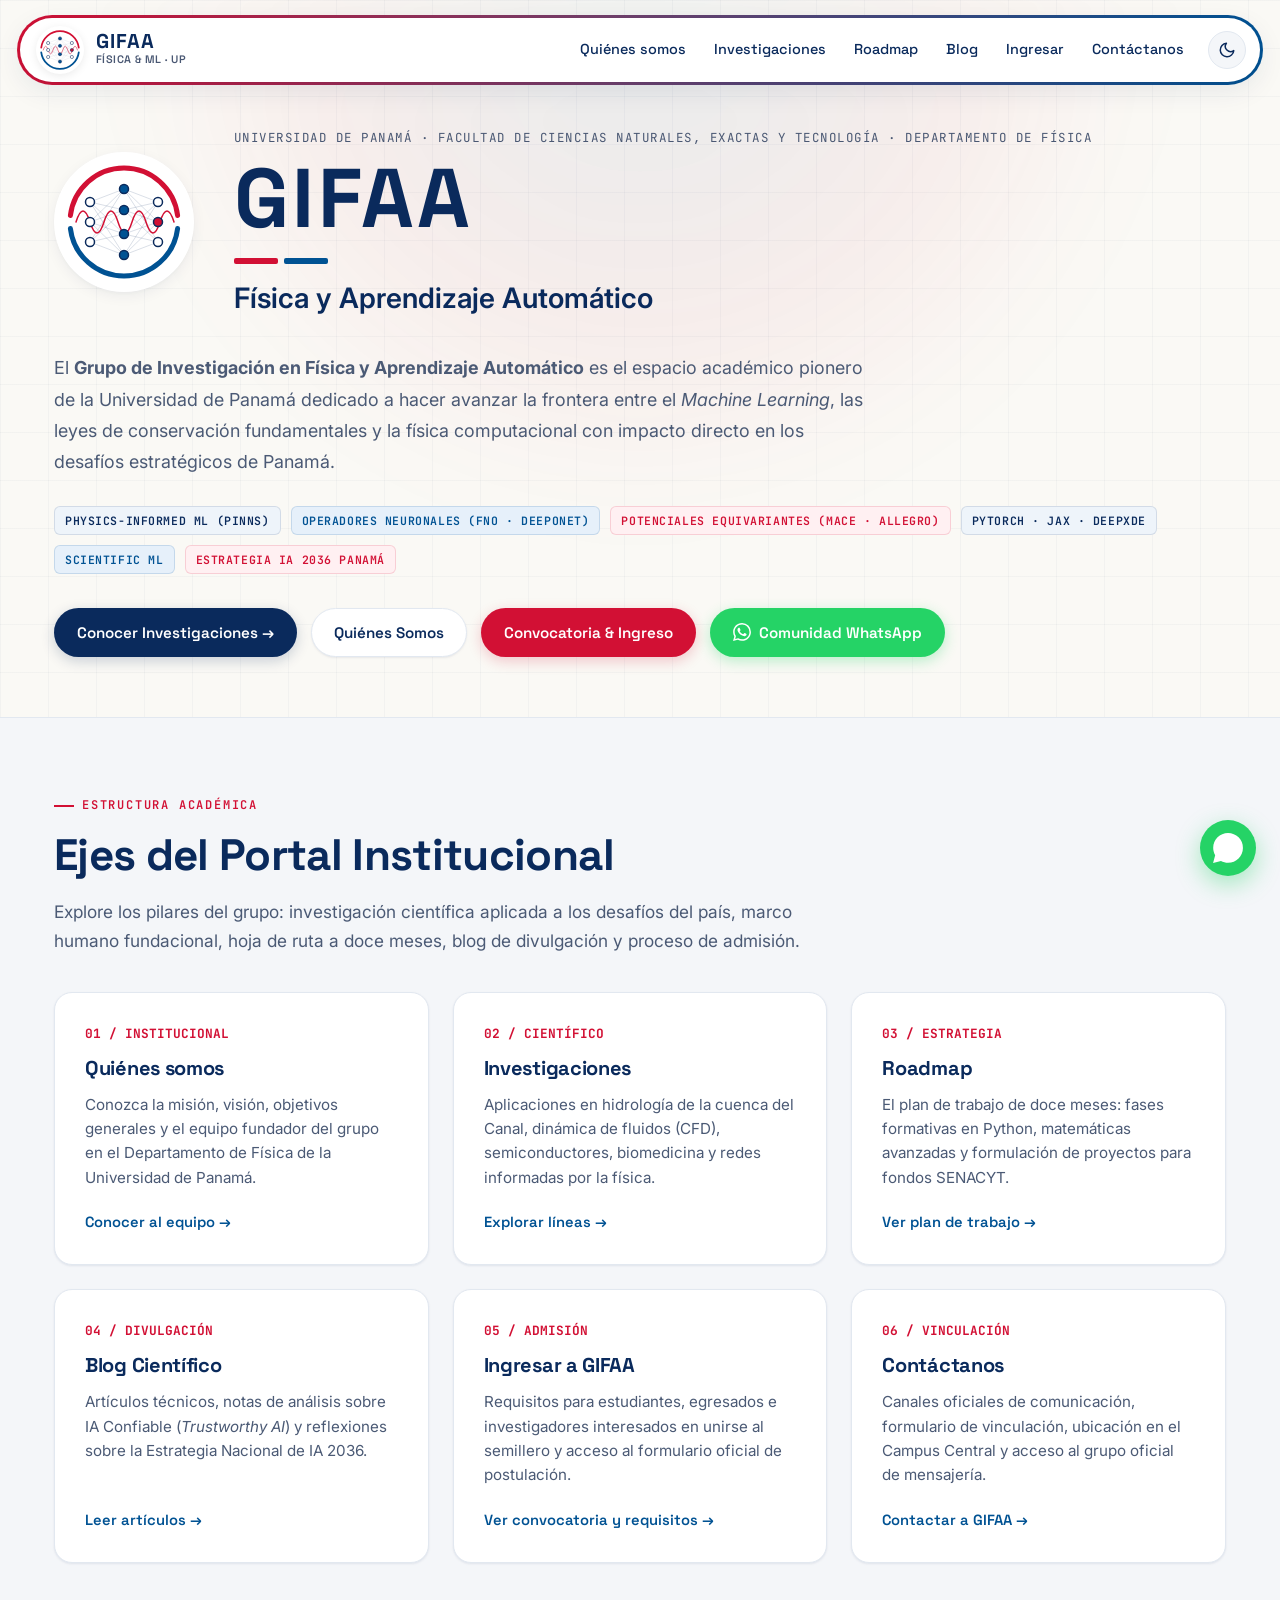
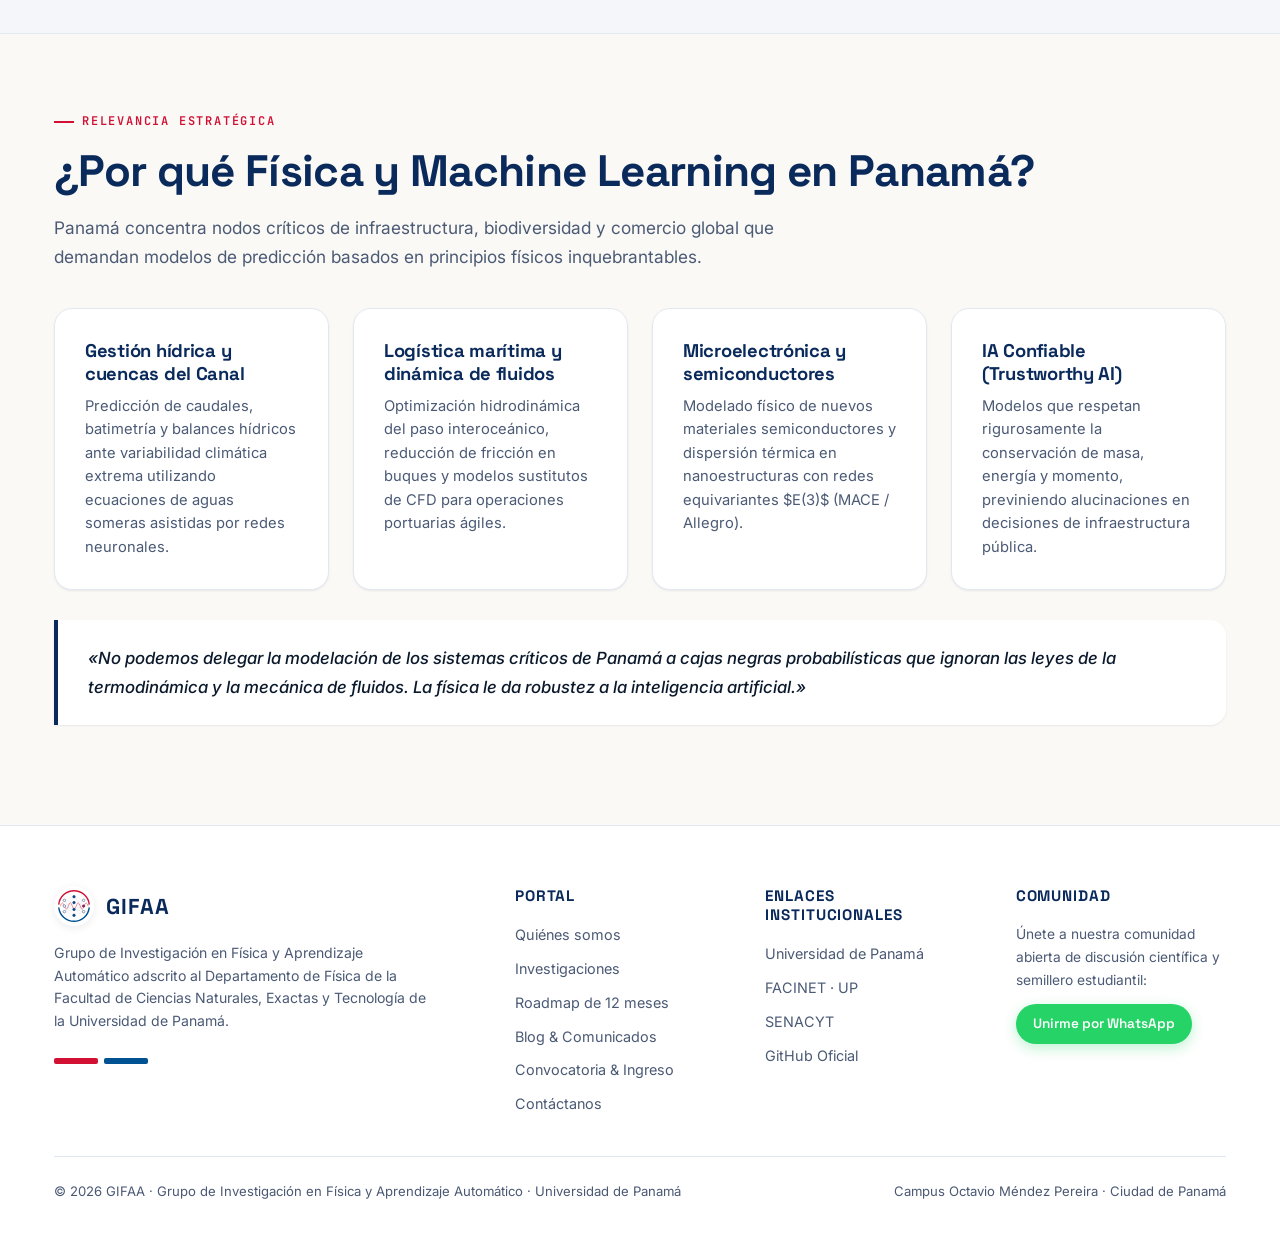
==== commit ea2b0883: "fix: el isotipo no se veía correctamente" ====
--- a/index.html
+++ b/index.html
@@ -398,7 +398,24 @@
         <div class="footer-brand-col">
           <a href="index.html" class="footer-brand">
             <div class="nav-isotipo" style="width: 40px; height: 40px;">
-              <svg viewBox="0 0 240 240" fill="none"><path d="M12.8 106.8 A108 108 0 0 1 227.2 106.8" stroke="#D21034" stroke-width="10"/><path d="M12.8 133.2 A108 108 0 0 0 227.2 133.2" stroke="#005293" stroke-width="10"/></svg>
+              <svg viewBox="0 0 240 240" fill="none" xmlns="http://www.w3.org/2000/svg" role="img" aria-label="Isotipo GIFAA">
+                <path d="M12.8 106.8 A108 108 0 0 1 227.2 106.8" stroke="#D21034" stroke-width="10" stroke-linecap="round"/>
+                <path d="M12.8 133.2 A108 108 0 0 0 227.2 133.2" stroke="#005293" stroke-width="10" stroke-linecap="round"/>
+                <path d="M52 80L120 54M52 80L120 96M52 80L120 144M52 80L120 186M52 120L120 54M52 120L120 96M52 120L120 144M52 120L120 186M52 160L120 54M52 160L120 96M52 160L120 144M52 160L120 186M120 54L188 80M120 54L188 120M120 54L188 160M120 96L188 80M120 96L188 120M120 96L188 160M120 144L188 80M120 144L188 120M120 144L188 160M120 186L188 80M120 186L188 120M120 186L188 160" stroke="#0A2A5C" stroke-width="1" opacity="0.3"/>
+                <path d="M24 120 Q38 76 52 120 T80 120 T108 120 T136 120 T164 120 T192 120 T220 120" stroke="#D21034" stroke-width="3" stroke-linecap="round"/>
+                <g stroke="#0A2A5C" stroke-width="3">
+                  <circle cx="52" cy="80" r="9" fill="#FFFFFF"/>
+                  <circle cx="52" cy="120" r="9" fill="#FFFFFF"/>
+                  <circle cx="52" cy="160" r="9" fill="#FFFFFF"/>
+                  <circle cx="120" cy="54" r="9" fill="#005293"/>
+                  <circle cx="120" cy="96" r="9" fill="#005293"/>
+                  <circle cx="120" cy="144" r="9" fill="#005293"/>
+                  <circle cx="120" cy="186" r="9" fill="#005293"/>
+                  <circle cx="188" cy="80" r="9" fill="#FFFFFF"/>
+                  <circle cx="188" cy="120" r="9" fill="#D21034"/>
+                  <circle cx="188" cy="160" r="9" fill="#FFFFFF"/>
+                </g>
+              </svg>
             </div>
             <span class="footer-brand-title">GIFAA</span>
           </a>
